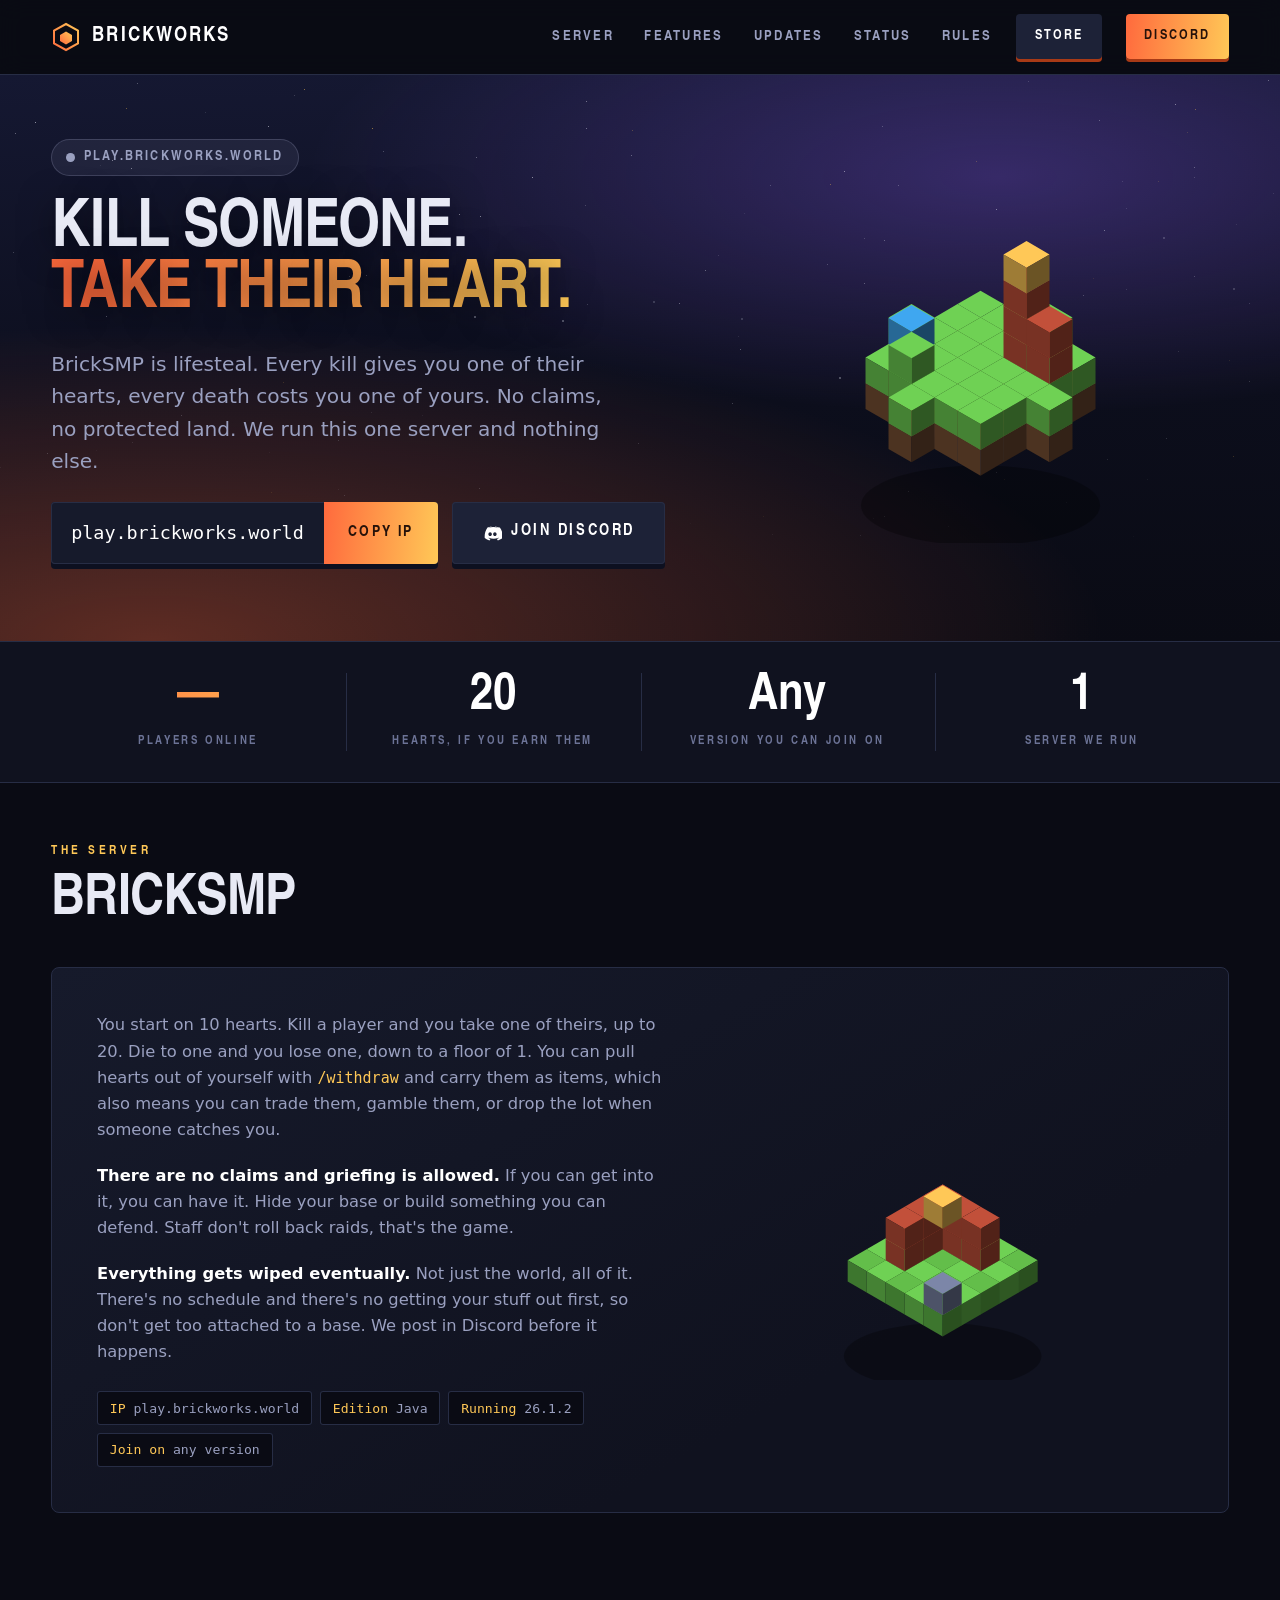
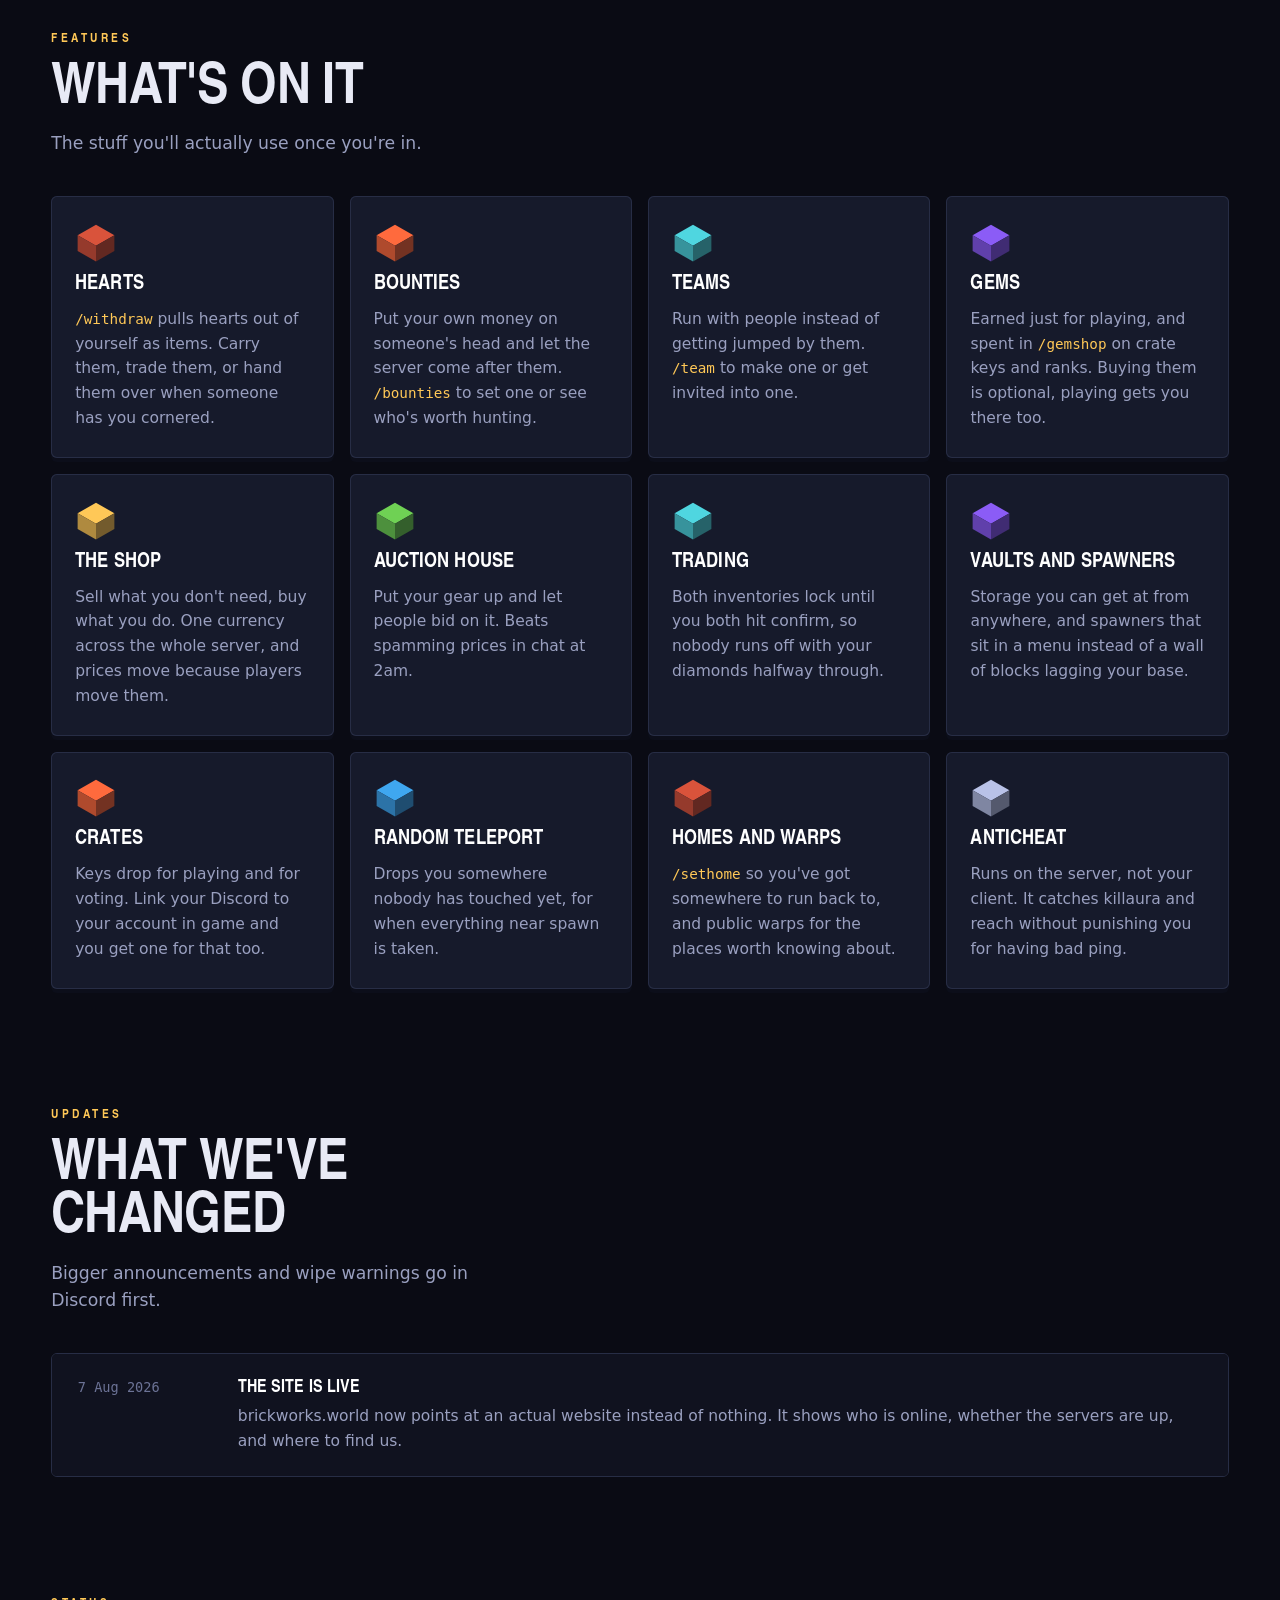
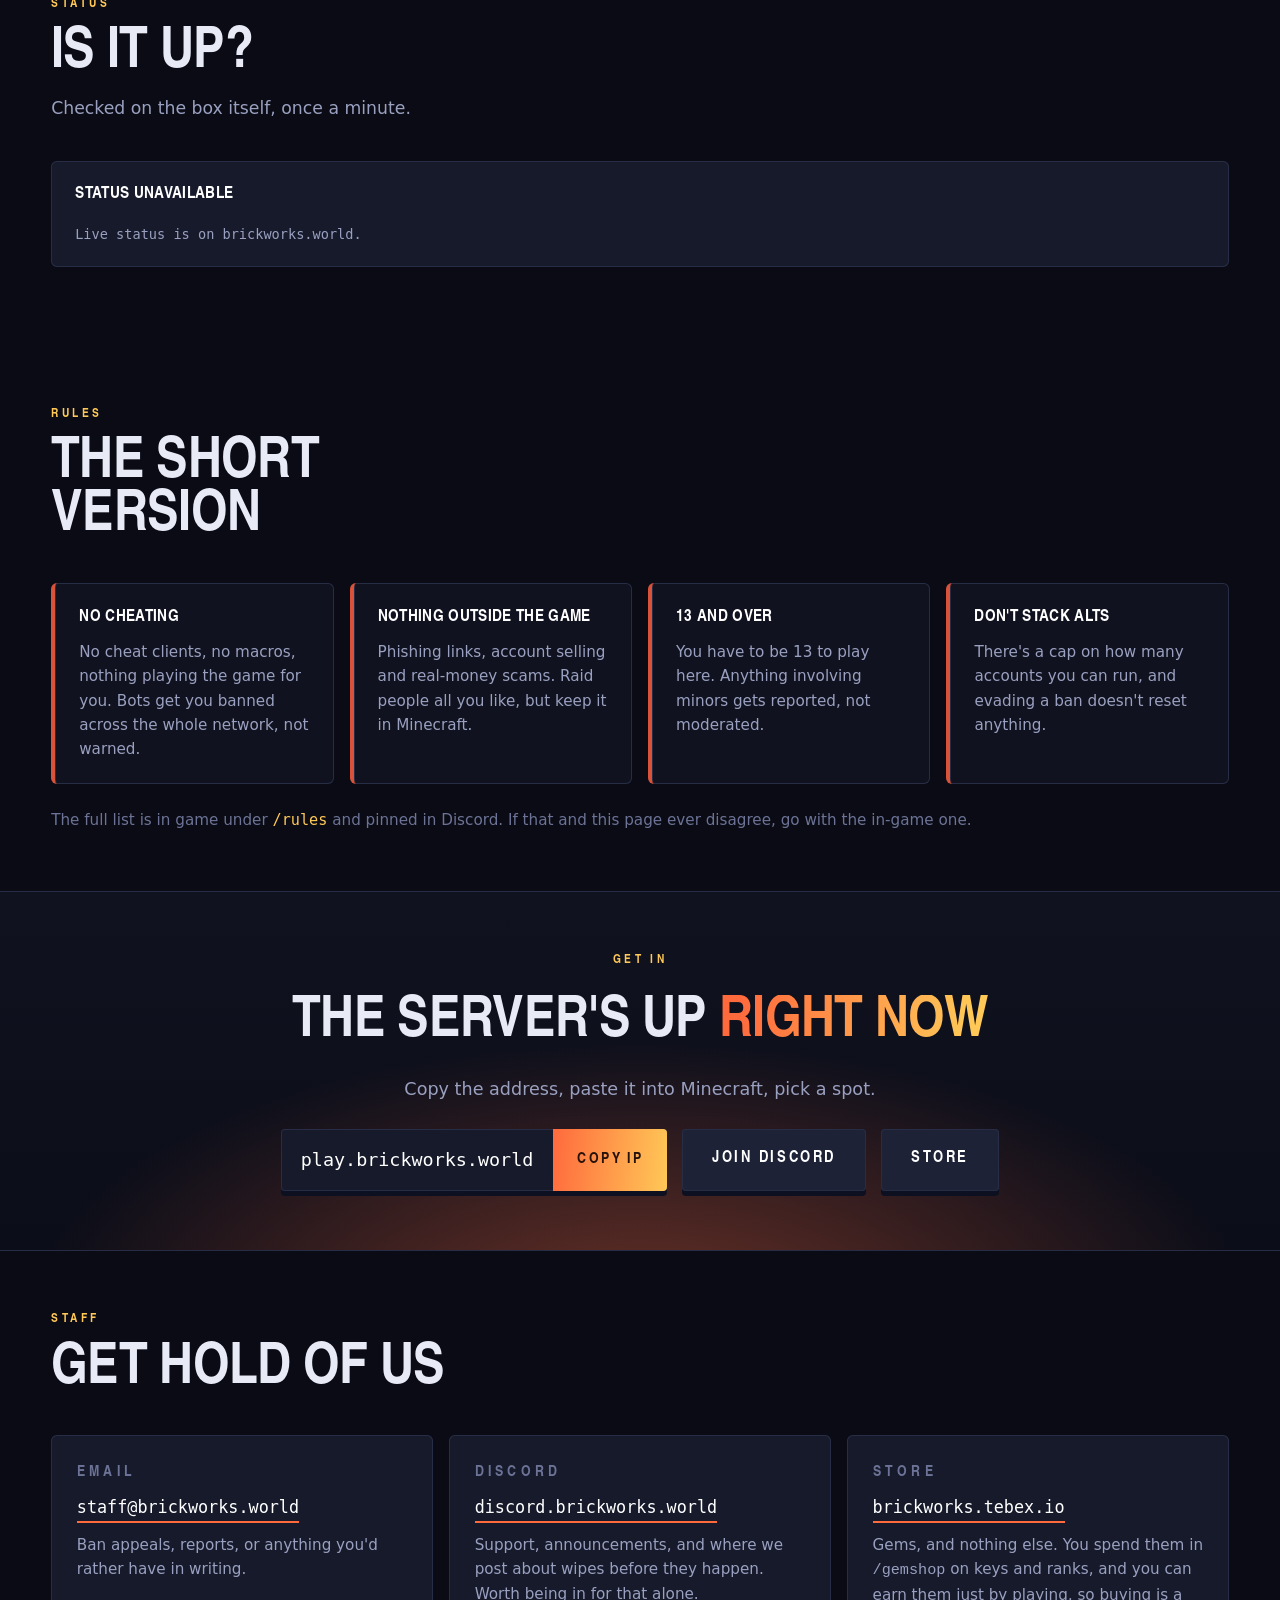
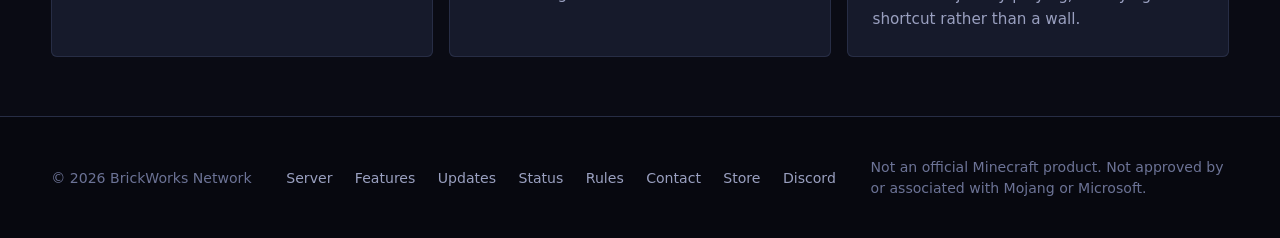
==== index.html @ 2565b787 "Add status, updates and the store; correct slots and version - Status section reads a status.json th" ====
<!doctype html>
<html lang="en">
<head>
<meta charset="utf-8">
<title>BrickWorks Network — BrickSMP Lifesteal</title>
<meta name="description" content="BrickSMP is a Java lifesteal server. Take a heart for every kill, lose one for every death, no claims and no protected land. play.brickworks.world">
<meta name="viewport" content="width=device-width, initial-scale=1">
<meta name="theme-color" content="#0A0B14">
<meta property="og:title" content="BrickSMP — Java lifesteal on the BrickWorks Network">
<meta property="og:description" content="Kill someone, take their heart. No claims, no protected land. play.brickworks.world">
<meta property="og:type" content="website">

<style>
@font-face{
  font-family:"BW Display";
  src:url([data-uri]) format("opentype");
  font-weight:700;font-style:normal;font-display:swap;
}

/* This page commits to one visual world — dusk over the server. Every colour
   is painted explicitly so it holds on any host background, light or dark. */
:root{
  --night:#0A0B14;
  --night-2:#10121F;
  --panel:#161A2B;
  --panel-2:#1D2237;
  --edge:#272D45;
  --edge-hot:#3A3252;

  --white:#FFFFFF;
  --text:#E8EAF5;
  --dim:#9AA0C0;
  --faint:#6C7396;

  --ember:#FF6A3D;
  --kiln:#FFC857;
  --grass:#6FD154;
  --diamond:#4FD6E0;
  --violet:#8B5CF6;
  --brick:#D9533B;

  --display:"BW Display","Helvetica Neue Condensed","Arial Narrow",system-ui,sans-serif;
  --body:ui-sans-serif,system-ui,-apple-system,"Segoe UI",Roboto,"Helvetica Neue",Arial,sans-serif;
  --mono:ui-monospace,SFMono-Regular,Menlo,Consolas,"DejaVu Sans Mono",monospace;

  --pad:clamp(1.15rem,4vw,3.5rem);
  --wrap:82rem;
}

*{box-sizing:border-box}
html{scroll-behavior:smooth}
body{
  margin:0;background:var(--night);color:var(--text);
  font-family:var(--body);font-size:1.02rem;line-height:1.6;
  -webkit-font-smoothing:antialiased;overflow-x:hidden;
}
a{color:inherit}
p{margin:0}
:focus-visible{outline:3px solid var(--kiln);outline-offset:3px}

h1,h2,h3,.h{font-family:var(--display);font-weight:700;margin:0;line-height:.92;text-transform:uppercase}
h1{font-size:clamp(2.5rem,.95rem + 4.7vw,4.15rem);letter-spacing:-.012em}
h2{font-size:clamp(2.1rem,1.2rem + 3vw,3.6rem);letter-spacing:-.012em}
h3{font-size:1.28rem;letter-spacing:.005em}
.grad{background:linear-gradient(96deg,var(--ember) 8%,var(--kiln) 92%);
  -webkit-background-clip:text;background-clip:text;color:transparent}
.kicker{
  font-family:var(--display);font-size:.78rem;letter-spacing:.28em;
  text-transform:uppercase;color:var(--kiln);margin:0;
}
.wrap{max-width:var(--wrap);margin:0 auto;padding-inline:var(--pad)}
.skip{position:absolute;left:-9999px;top:0;background:var(--panel);color:var(--white);
  padding:.8rem 1.1rem;z-index:99;font-family:var(--display);letter-spacing:.16em}
.skip:focus{left:.5rem;top:.5rem}

/* ── Buttons ─────────────────────────────────────────────────────────── */
.btn{
  display:inline-flex;align-items:center;justify-content:center;gap:.6rem;
  font-family:var(--display);font-size:1rem;letter-spacing:.16em;text-transform:uppercase;
  padding:1.15rem 1.9rem;text-decoration:none;border:0;cursor:pointer;
  border-radius:4px;white-space:nowrap;
  transition:transform .12s ease,box-shadow .12s ease,background .15s ease;
}
.btn-hot{
  background:linear-gradient(96deg,var(--ember),var(--kiln));color:#26120A;
  box-shadow:0 5px 0 #A83A16, 0 14px 30px rgba(255,106,61,.32);
}
.btn-hot:hover{transform:translateY(2px);box-shadow:0 3px 0 #A83A16,0 10px 22px rgba(255,106,61,.28)}
.btn-hot:active{transform:translateY(5px);box-shadow:0 0 0 #A83A16}
.btn-cool{
  background:var(--panel-2);color:var(--white);
  box-shadow:0 5px 0 #0D1020, inset 0 0 0 1px var(--edge);
}
.btn-cool:hover{background:#232941;transform:translateY(2px);box-shadow:0 3px 0 #0D1020,inset 0 0 0 1px var(--edge-hot)}
.btn-cool:active{transform:translateY(5px);box-shadow:0 0 0 #0D1020,inset 0 0 0 1px var(--edge)}

/* IP field ---------------------------------------------------------- */
.ip{
  display:flex;align-items:stretch;border-radius:4px;overflow:hidden;
  background:var(--panel);box-shadow:0 5px 0 #0D1020,inset 0 0 0 1px var(--edge);
}
.ip code{
  font-family:var(--mono);font-size:clamp(.95rem,.9rem + .35vw,1.15rem);
  display:flex;align-items:center;padding:0 1.25rem;color:var(--white);white-space:nowrap;
}
.ip button{
  font-family:var(--display);font-size:.95rem;letter-spacing:.16em;text-transform:uppercase;
  border:0;cursor:pointer;padding:1.15rem 1.5rem;
  background:linear-gradient(96deg,var(--ember),var(--kiln));color:#26120A;
  transition:filter .15s ease;
}
.ip button:hover{filter:brightness(1.1)}
.ip button[data-done]{background:var(--grass);color:#0B2408}

/* ── Header ──────────────────────────────────────────────────────────── */
.top{
  position:sticky;top:0;z-index:20;
  background:rgba(10,11,20,.82);backdrop-filter:blur(12px);
  border-bottom:1px solid var(--edge);
}
.top .wrap{display:flex;align-items:center;gap:1.5rem;height:4.6rem}
.brand{display:flex;align-items:center;gap:.7rem;text-decoration:none;margin-right:auto}
.brand span{font-family:var(--display);font-size:1.3rem;letter-spacing:.1em;text-transform:uppercase;color:var(--white)}
.top nav{display:flex;gap:1.9rem}
.top nav a{
  font-family:var(--display);font-size:.88rem;letter-spacing:.16em;text-transform:uppercase;
  text-decoration:none;color:var(--dim);transition:color .15s ease;
}
.top nav a:hover{color:var(--white)}
.top .btn{padding:.72rem 1.15rem;font-size:.85rem;box-shadow:0 3px 0 #A83A16}
@media (max-width:900px){.top nav{display:none}}
@media (max-width:520px){.top .btn{display:none}}

/* ── Hero ────────────────────────────────────────────────────────────── */
.hero{position:relative;isolation:isolate;overflow:hidden;
  background:
    radial-gradient(90% 70% at 78% 18%,rgba(139,92,246,.30) 0%,rgba(139,92,246,0) 60%),
    radial-gradient(120% 90% at 12% 100%,rgba(255,106,61,.34) 0%,rgba(255,106,61,0) 62%),
    linear-gradient(178deg,#151832 0%,#0C0E1C 58%,var(--night) 100%);
}
#sky{position:absolute;inset:0;width:100%;height:100%;z-index:0;display:block}
.hero .wrap{
  position:relative;z-index:2;
  display:grid;grid-template-columns:minmax(0,1.12fr) minmax(0,.88fr);
  gap:clamp(1.5rem,4vw,3rem);align-items:center;
  padding-block:clamp(2.5rem,5vw,4.25rem) clamp(3rem,6vw,5rem);
}
.hero-copy{display:flex;flex-direction:column;align-items:flex-start;gap:1.55rem;min-width:0}
.hero h1{text-shadow:0 6px 34px rgba(0,0,0,.5)}
.hero p.sell{font-size:clamp(1.06rem,1rem + .45vw,1.26rem);color:var(--dim);max-width:44ch}
.hero p.sell b{color:var(--white);font-weight:600}
.cta{display:flex;flex-wrap:wrap;gap:.9rem}

.live{display:flex;align-items:center;gap:.85rem;flex-wrap:wrap}
.pill{
  display:inline-flex;align-items:center;gap:.55rem;
  font-family:var(--display);font-size:.85rem;letter-spacing:.16em;text-transform:uppercase;
  padding:.5rem .95rem;border-radius:999px;
  background:rgba(111,209,84,.12);color:var(--grass);box-shadow:inset 0 0 0 1px rgba(111,209,84,.35);
}
.pill.off{background:rgba(154,160,192,.1);color:var(--dim);box-shadow:inset 0 0 0 1px rgba(154,160,192,.25)}
.pulse{width:.55rem;height:.55rem;border-radius:50%;background:currentColor;
  box-shadow:0 0 0 0 currentColor;animation:pulse 2.4s ease-out infinite}
@keyframes pulse{70%{box-shadow:0 0 0 .6rem rgba(111,209,84,0)}100%{box-shadow:0 0 0 0 rgba(111,209,84,0)}}
.heads{display:flex;padding-left:.45rem}
.heads img{
  width:2.1rem;height:2.1rem;margin-left:-.45rem;border-radius:3px;
  image-rendering:pixelated;box-shadow:0 0 0 2px var(--night-2);background:var(--panel);
}
.hero-art{position:relative;min-width:0}
#island{width:100%;height:clamp(20rem,30vw,27rem);display:block}
@media (max-width:960px){
  .hero .wrap{grid-template-columns:1fr}
  .hero-art{order:-1}
  #island{height:clamp(14rem,44vw,20rem)}
}

/* ── Stat band ───────────────────────────────────────────────────────── */
.band{background:var(--night-2);border-block:1px solid var(--edge)}
.band .wrap{display:grid;grid-template-columns:repeat(auto-fit,minmax(9rem,1fr));gap:1px;
  padding-block:0;background:transparent}
.stat{padding:1.9rem .4rem;text-align:center;position:relative}
.stat + .stat::before{content:"";position:absolute;left:0;top:22%;bottom:22%;width:1px;background:var(--edge)}
.stat b{display:block;font-family:var(--display);font-size:clamp(2.1rem,1.4rem + 2.4vw,3.2rem);
  line-height:1;color:var(--white);font-variant-numeric:tabular-nums}
.stat b.hot{color:transparent;background:linear-gradient(96deg,var(--ember),var(--kiln));
  -webkit-background-clip:text;background-clip:text}
.stat span{display:block;margin-top:.55rem;font-family:var(--display);font-size:.74rem;
  letter-spacing:.22em;text-transform:uppercase;color:var(--faint)}

/* ── Sections ────────────────────────────────────────────────────────── */
section{padding-block:clamp(3rem,4.6vw,4.5rem)}
.head{display:flex;flex-direction:column;gap:.85rem;margin-bottom:clamp(1.75rem,3vw,2.5rem);max-width:44ch}
.head p.sub{color:var(--dim);font-size:1.08rem}

/* Showcase ------------------------------------------------------------ */
.show{
  display:grid;grid-template-columns:minmax(0,1fr) minmax(0,.85fr);
  gap:clamp(1.5rem,3vw,3rem);align-items:center;
  background:linear-gradient(150deg,var(--panel) 0%,var(--night-2) 70%);
  border:1px solid var(--edge);border-radius:8px;overflow:hidden;
  padding:clamp(1.5rem,3.5vw,3.25rem);
}
.show-copy{display:flex;flex-direction:column;gap:1.25rem;min-width:0}
.show-copy p{color:var(--dim)}
.show-copy p b{color:var(--white);font-weight:600}
.show-copy code,.tile code{font-family:var(--mono);font-size:.92em;color:var(--kiln)}
.tags{display:flex;flex-wrap:wrap;gap:.5rem;margin-top:.35rem}
.tag{
  font-family:var(--mono);font-size:.82rem;padding:.4rem .8rem;border-radius:3px;
  background:var(--night);color:var(--dim);box-shadow:inset 0 0 0 1px var(--edge);
}
.tag b{color:var(--kiln);font-weight:400}
#plot{width:100%;height:clamp(15rem,22vw,19rem);display:block}
@media (max-width:860px){.show{grid-template-columns:1fr}.show-art{order:-1}}

/* Feature tiles -------------------------------------------------------- */
.tiles{display:grid;grid-template-columns:repeat(auto-fit,minmax(15.5rem,1fr));gap:1rem;list-style:none;margin:0;padding:0}
.tile{
  background:var(--panel);border-radius:6px;padding:1.6rem 1.5rem 1.7rem;
  box-shadow:inset 0 0 0 1px var(--edge),0 4px 0 #0C0E1A;
  display:flex;flex-direction:column;gap:.75rem;
  transition:transform .14s ease,box-shadow .14s ease,background .14s ease;
}
.tile:hover{transform:translateY(-4px);background:var(--panel-2);
  box-shadow:inset 0 0 0 1px var(--edge-hot),0 10px 0 #0C0E1A,0 16px 34px rgba(0,0,0,.4)}
.tile svg{width:42px;height:42px;flex:none}
.tile h3{color:var(--white)}
.tile p{color:var(--dim);font-size:.97rem}
.cube-t{fill:var(--c)}
.cube-l{fill:color-mix(in srgb,var(--c) 68%,#05060C)}
.cube-r{fill:color-mix(in srgb,var(--c) 44%,#05060C)}

/* Updates -------------------------------------------------------------- */
.log{list-style:none;margin:0;padding:0;display:flex;flex-direction:column;gap:1px;
  background:var(--edge);border:1px solid var(--edge);border-radius:6px;overflow:hidden}
.entry{background:var(--night-2);padding:1.4rem 1.6rem;display:grid;
  grid-template-columns:8.5rem minmax(0,1fr);gap:.35rem 1.5rem;align-items:baseline}
.entry time{font-family:var(--mono);font-size:.85rem;color:var(--faint);white-space:nowrap}
.entry h3{color:var(--white);font-size:1.1rem}
.entry p{grid-column:2;color:var(--dim);font-size:.97rem}
@media (max-width:640px){
  .entry{grid-template-columns:1fr}
  .entry p{grid-column:1}
}

/* Status --------------------------------------------------------------- */
.svcs{list-style:none;margin:0;padding:0;display:grid;
  grid-template-columns:repeat(auto-fit,minmax(15.5rem,1fr));gap:1rem}
.svc{background:var(--panel);border-radius:6px;padding:1.35rem 1.5rem;
  box-shadow:inset 0 0 0 1px var(--edge);display:flex;flex-direction:column;gap:.9rem}
.svc-top{display:flex;align-items:center;justify-content:space-between;gap:.75rem}
.svc-name{font-family:var(--display);font-size:1.05rem;letter-spacing:.02em;
  text-transform:uppercase;color:var(--white)}
.dot-s{display:inline-flex;align-items:center;gap:.45rem;font-family:var(--mono);
  font-size:.78rem;color:var(--faint);white-space:nowrap}
.dot-s::before{content:"";width:.55rem;height:.55rem;border-radius:50%;
  background:var(--faint);flex:none}
.svc[data-up="yes"] .dot-s{color:var(--grass)}
.svc[data-up="yes"] .dot-s::before{background:var(--grass);
  box-shadow:0 0 0 3px rgba(111,209,84,.18)}
.svc[data-up="no"] .dot-s{color:var(--brick)}
.svc[data-up="no"] .dot-s::before{background:var(--brick);
  box-shadow:0 0 0 3px rgba(217,83,59,.18)}
.svc dl{margin:0;display:flex;flex-direction:column;gap:.55rem}
.svc .row{display:grid;grid-template-columns:5.5rem minmax(0,1fr) 3rem;gap:.7rem;align-items:center}
.svc dt{font-family:var(--display);font-size:.72rem;letter-spacing:.16em;
  text-transform:uppercase;color:var(--faint)}
.svc dd{margin:0;font-family:var(--mono);font-size:.85rem;color:var(--text);
  text-align:right;font-variant-numeric:tabular-nums}
.meter{height:.45rem;border-radius:99px;background:var(--night);overflow:hidden;
  box-shadow:inset 0 0 0 1px var(--edge)}
.meter i{display:block;height:100%;border-radius:99px;
  background:linear-gradient(90deg,var(--ember),var(--kiln))}
.meter[data-hot="yes"] i{background:linear-gradient(90deg,var(--brick),var(--ember))}
.svc .plain{font-family:var(--mono);font-size:.85rem;color:var(--dim)}
.stamp{margin-top:1.25rem;color:var(--faint);font-size:.88rem;font-family:var(--mono)}

/* Conduct -------------------------------------------------------------- */
.rules{display:grid;grid-template-columns:repeat(auto-fit,minmax(15.5rem,1fr));gap:1rem;list-style:none;margin:0;padding:0}
.rule{
  border-radius:6px;padding:1.4rem 1.5rem;background:var(--night-2);
  box-shadow:inset 0 0 0 1px var(--edge);border-left:4px solid var(--brick);
  display:flex;flex-direction:column;gap:.5rem;
}
.rule b{font-family:var(--display);font-size:1.05rem;letter-spacing:.02em;text-transform:uppercase;color:var(--white)}
.rule p{color:var(--dim);font-size:.95rem}
.note{margin-top:1.5rem;color:var(--faint);font-size:.95rem}
.note code{font-family:var(--mono);color:var(--kiln)}

/* Join band ------------------------------------------------------------ */
.join{
  position:relative;overflow:hidden;text-align:center;
  background:
    radial-gradient(80% 130% at 50% 120%,rgba(255,106,61,.4) 0%,rgba(255,106,61,0) 60%),
    linear-gradient(180deg,var(--night-2),#0B0D18);
  border-block:1px solid var(--edge);
}
.join .wrap{display:flex;flex-direction:column;align-items:center;gap:1.6rem}
.join p.sub{color:var(--dim);max-width:44ch;font-size:1.1rem}
.join .cta{justify-content:center}

/* Contact -------------------------------------------------------------- */
.contact{display:grid;grid-template-columns:repeat(auto-fit,minmax(17rem,1fr));gap:1rem;margin-top:2rem}
.card{
  background:var(--panel);border-radius:6px;padding:1.6rem;
  box-shadow:inset 0 0 0 1px var(--edge);display:flex;flex-direction:column;gap:.6rem;
}
.card .kicker{color:var(--faint)}
.card a{font-family:var(--mono);font-size:1.05rem;color:var(--white);text-decoration:none;
  align-self:flex-start;border-bottom:2px solid var(--ember);overflow-wrap:anywhere}
.card a:hover{color:var(--kiln)}
.card p{color:var(--dim);font-size:.95rem}

/* Footer --------------------------------------------------------------- */
footer{border-top:1px solid var(--edge);background:#07080F}
footer .wrap{display:flex;flex-wrap:wrap;gap:1rem 2rem;align-items:center;
  justify-content:space-between;padding-block:2.5rem;color:var(--faint);font-size:.88rem}
footer nav{display:flex;gap:1.4rem}
footer a{color:var(--dim);text-decoration:none}
footer a:hover{color:var(--white)}
footer .legal{max-width:40ch;line-height:1.5}

@media (prefers-reduced-motion:reduce){
  html{scroll-behavior:auto}
  *{animation:none!important;transition:none!important}
}
</style>
</head>
<body>

<a class="skip" href="#server">Skip to content</a>

<header class="top">
  <div class="wrap">
    <a class="brand" href="./">
      <svg width="30" height="30" viewBox="0 0 30 30" aria-hidden="true">
        <defs><linearGradient id="bg" x1="0" y1="1" x2="1" y2="0">
          <stop offset="0" stop-color="#FF6A3D"/><stop offset="1" stop-color="#FFC857"/>
        </linearGradient></defs>
        <path d="M15 2 27 8.5v13L15 28 3 21.5v-13Z" fill="none" stroke="url(#bg)" stroke-width="2"/>
        <path d="M15 9.5 21 13v6l-6 3.5L9 19v-6Z" fill="url(#bg)"/>
      </svg>
      <span>BrickWorks</span>
    </a>
    <nav>
      <a href="#server">Server</a>
      <a href="#features">Features</a>
      <a href="#updates">Updates</a>
      <a href="#status">Status</a>
      <a href="#rules">Rules</a>
    </nav>
    <a class="btn btn-cool" href="https://brickworks.tebex.io/" rel="noopener">Store</a>
    <a class="btn btn-hot" href="https://discord.brickworks.world" rel="noopener">Discord</a>
  </div>
</header>

<div class="hero">
  <canvas id="sky" aria-hidden="true"></canvas>
  <div class="wrap">
    <div class="hero-copy">
      <div class="live">
        <span class="pill off" id="pill"><span class="pulse"></span><span id="pill-text">Checking…</span></span>
        <div class="heads" id="heads"></div>
      </div>
      <h1>Kill someone.<br><span class="grad">Take their heart.</span></h1>
      <p class="sell">
        BrickSMP is lifesteal. Every kill gives you one of their hearts, every death
        costs you one of yours. No claims, no protected land. We run this one server
        and nothing else.
      </p>
      <div class="cta">
        <div class="ip">
          <code id="ip">play.brickworks.world</code>
          <button type="button" id="copy" aria-label="Copy server address">Copy IP</button>
        </div>
        <a class="btn btn-cool" href="https://discord.brickworks.world" rel="noopener">
          <svg width="19" height="19" viewBox="0 0 24 24" fill="currentColor" aria-hidden="true"><path d="M20.3 4.4A19.8 19.8 0 0 0 15.4 3l-.3.5c1.6.4 2.9 1 4.1 1.8a13.9 13.9 0 0 0-12.4 0A13.5 13.5 0 0 1 11 3.5L10.6 3a19.8 19.8 0 0 0-4.9 1.4C2.6 9 1.8 13.4 2.2 17.8a19.9 19.9 0 0 0 6 3l1.2-1.8c-.9-.3-1.8-.8-2.6-1.3l.6-.4a14.2 14.2 0 0 0 12.2 0l.6.4c-.8.5-1.7 1-2.6 1.3l1.2 1.8a19.9 19.9 0 0 0 6-3c.5-5.1-.8-9.5-3.5-13.4ZM9 15.3c-1.2 0-2.2-1.1-2.2-2.4S7.8 10.5 9 10.5s2.2 1.1 2.2 2.4-1 2.4-2.2 2.4Zm6 0c-1.2 0-2.2-1.1-2.2-2.4s1-2.4 2.2-2.4 2.2 1.1 2.2 2.4-1 2.4-2.2 2.4Z"/></svg>
          Join Discord
        </a>
      </div>
    </div>
    <div class="hero-art"><canvas id="island" aria-label="An isometric island of Minecraft blocks floating above the server"></canvas></div>
  </div>
</div>

<div class="band">
  <div class="wrap">
    <div class="stat"><b class="hot" id="n-online">—</b><span>Players online</span></div>
    <div class="stat"><b>20</b><span>Hearts, if you earn them</span></div>
    <div class="stat"><b>Any</b><span>Version you can join on</span></div>
    <div class="stat"><b>1</b><span>Server we run</span></div>
  </div>
</div>

<section id="server">
  <div class="wrap">
    <div class="head">
      <p class="kicker">The server</p>
      <h2>BrickSMP</h2>
    </div>
    <div class="show">
      <div class="show-copy">
        <p>
          You start on 10 hearts. Kill a player and you take one of theirs, up to 20.
          Die to one and you lose one, down to a floor of 1. You can pull hearts out of
          yourself with <code>/withdraw</code> and carry them as items, which also means
          you can trade them, gamble them, or drop the lot when someone catches you.
        </p>
        <p>
          <b>There are no claims and griefing is allowed.</b> If you can get into it, you
          can have it. Hide your base or build something you can defend. Staff don't roll
          back raids, that's the game.
        </p>
        <p>
          <b>Everything gets wiped eventually.</b> Not just the world, all of it. There's
          no schedule and there's no getting your stuff out first, so don't get too
          attached to a base. We post in Discord before it happens.
        </p>
        <div class="tags">
          <span class="tag"><b>IP</b> play.brickworks.world</span>
          <span class="tag"><b>Edition</b> Java</span>
          <span class="tag"><b>Running</b> 26.1.2</span>
          <span class="tag"><b>Join on</b> any version</span>
        </div>
      </div>
      <div class="show-art"><canvas id="plot" aria-label="An isometric build plot made of blocks"></canvas></div>
    </div>
  </div>
</section>

<section id="features">
  <div class="wrap">
    <div class="head">
      <p class="kicker">Features</p>
      <h2>What's on it</h2>
      <p class="sub">The stuff you'll actually use once you're in.</p>
    </div>
    <ul class="tiles">
      <li class="tile" style="--c:#D9533B">
        <svg viewBox="0 0 32 32" aria-hidden="true"><path class="cube-t" d="M16 2 30 10 16 18 2 10Z"/><path class="cube-l" d="M2 10v12l14 8V18Z"/><path class="cube-r" d="M30 10v12l-14 8V18Z"/></svg>
        <h3>Hearts</h3>
        <p><code>/withdraw</code> pulls hearts out of yourself as items. Carry them, trade them, or hand them over when someone has you cornered.</p>
      </li>
      <li class="tile" style="--c:#FF6A3D">
        <svg viewBox="0 0 32 32" aria-hidden="true"><path class="cube-t" d="M16 2 30 10 16 18 2 10Z"/><path class="cube-l" d="M2 10v12l14 8V18Z"/><path class="cube-r" d="M30 10v12l-14 8V18Z"/></svg>
        <h3>Bounties</h3>
        <p>Put your own money on someone's head and let the server come after them. <code>/bounties</code> to set one or see who's worth hunting.</p>
      </li>
      <li class="tile" style="--c:#4FD6E0">
        <svg viewBox="0 0 32 32" aria-hidden="true"><path class="cube-t" d="M16 2 30 10 16 18 2 10Z"/><path class="cube-l" d="M2 10v12l14 8V18Z"/><path class="cube-r" d="M30 10v12l-14 8V18Z"/></svg>
        <h3>Teams</h3>
        <p>Run with people instead of getting jumped by them. <code>/team</code> to make one or get invited into one.</p>
      </li>
      <li class="tile" style="--c:#8B5CF6">
        <svg viewBox="0 0 32 32" aria-hidden="true"><path class="cube-t" d="M16 2 30 10 16 18 2 10Z"/><path class="cube-l" d="M2 10v12l14 8V18Z"/><path class="cube-r" d="M30 10v12l-14 8V18Z"/></svg>
        <h3>Gems</h3>
        <p>Earned just for playing, and spent in <code>/gemshop</code> on crate keys and ranks. Buying them is optional, playing gets you there too.</p>
      </li>
      <li class="tile" style="--c:#FFC857">
        <svg viewBox="0 0 32 32" aria-hidden="true"><path class="cube-t" d="M16 2 30 10 16 18 2 10Z"/><path class="cube-l" d="M2 10v12l14 8V18Z"/><path class="cube-r" d="M30 10v12l-14 8V18Z"/></svg>
        <h3>The shop</h3>
        <p>Sell what you don't need, buy what you do. One currency across the whole server, and prices move because players move them.</p>
      </li>
      <li class="tile" style="--c:#6FD154">
        <svg viewBox="0 0 32 32" aria-hidden="true"><path class="cube-t" d="M16 2 30 10 16 18 2 10Z"/><path class="cube-l" d="M2 10v12l14 8V18Z"/><path class="cube-r" d="M30 10v12l-14 8V18Z"/></svg>
        <h3>Auction house</h3>
        <p>Put your gear up and let people bid on it. Beats spamming prices in chat at 2am.</p>
      </li>
      <li class="tile" style="--c:#4FD6E0">
        <svg viewBox="0 0 32 32" aria-hidden="true"><path class="cube-t" d="M16 2 30 10 16 18 2 10Z"/><path class="cube-l" d="M2 10v12l14 8V18Z"/><path class="cube-r" d="M30 10v12l-14 8V18Z"/></svg>
        <h3>Trading</h3>
        <p>Both inventories lock until you both hit confirm, so nobody runs off with your diamonds halfway through.</p>
      </li>
      <li class="tile" style="--c:#8B5CF6">
        <svg viewBox="0 0 32 32" aria-hidden="true"><path class="cube-t" d="M16 2 30 10 16 18 2 10Z"/><path class="cube-l" d="M2 10v12l14 8V18Z"/><path class="cube-r" d="M30 10v12l-14 8V18Z"/></svg>
        <h3>Vaults and spawners</h3>
        <p>Storage you can get at from anywhere, and spawners that sit in a menu instead of a wall of blocks lagging your base.</p>
      </li>
      <li class="tile" style="--c:#FF6A3D">
        <svg viewBox="0 0 32 32" aria-hidden="true"><path class="cube-t" d="M16 2 30 10 16 18 2 10Z"/><path class="cube-l" d="M2 10v12l14 8V18Z"/><path class="cube-r" d="M30 10v12l-14 8V18Z"/></svg>
        <h3>Crates</h3>
        <p>Keys drop for playing and for voting. Link your Discord to your account in game and you get one for that too.</p>
      </li>
      <li class="tile" style="--c:#3FA7F0">
        <svg viewBox="0 0 32 32" aria-hidden="true"><path class="cube-t" d="M16 2 30 10 16 18 2 10Z"/><path class="cube-l" d="M2 10v12l14 8V18Z"/><path class="cube-r" d="M30 10v12l-14 8V18Z"/></svg>
        <h3>Random teleport</h3>
        <p>Drops you somewhere nobody has touched yet, for when everything near spawn is taken.</p>
      </li>
      <li class="tile" style="--c:#D9533B">
        <svg viewBox="0 0 32 32" aria-hidden="true"><path class="cube-t" d="M16 2 30 10 16 18 2 10Z"/><path class="cube-l" d="M2 10v12l14 8V18Z"/><path class="cube-r" d="M30 10v12l-14 8V18Z"/></svg>
        <h3>Homes and warps</h3>
        <p><code>/sethome</code> so you've got somewhere to run back to, and public warps for the places worth knowing about.</p>
      </li>
      <li class="tile" style="--c:#B9C2E8">
        <svg viewBox="0 0 32 32" aria-hidden="true"><path class="cube-t" d="M16 2 30 10 16 18 2 10Z"/><path class="cube-l" d="M2 10v12l14 8V18Z"/><path class="cube-r" d="M30 10v12l-14 8V18Z"/></svg>
        <h3>Anticheat</h3>
        <p>Runs on the server, not your client. It catches killaura and reach without punishing you for having bad ping.</p>
      </li>
    </ul>
  </div>
</section>

<section id="updates">
  <div class="wrap">
    <div class="head">
      <p class="kicker">Updates</p>
      <h2>What we've changed</h2>
      <p class="sub">Bigger announcements and wipe warnings go in Discord first.</p>
    </div>
    <ul class="log" id="log">
      <li class="entry"><time>&nbsp;</time><h3>Loading updates…</h3></li>
    </ul>
  </div>
</section>

<section id="status">
  <div class="wrap">
    <div class="head">
      <p class="kicker">Status</p>
      <h2>Is it up?</h2>
      <p class="sub">Checked on the box itself, once a minute.</p>
    </div>
    <ul class="svcs" id="svcs">
      <li class="svc"><div class="svc-top"><span class="svc-name">Checking…</span></div></li>
    </ul>
    <p class="stamp" id="stamp"></p>
  </div>
</section>

<section id="rules">
  <div class="wrap">
    <div class="head">
      <p class="kicker">Rules</p>
      <h2>The short version</h2>
    </div>
    <ul class="rules">
      <li class="rule"><b>No cheating</b><p>No cheat clients, no macros, nothing playing the game for you. Bots get you banned across the whole network, not warned.</p></li>
      <li class="rule"><b>Nothing outside the game</b><p>Phishing links, account selling and real-money scams. Raid people all you like, but keep it in Minecraft.</p></li>
      <li class="rule"><b>13 and over</b><p>You have to be 13 to play here. Anything involving minors gets reported, not moderated.</p></li>
      <li class="rule"><b>Don't stack alts</b><p>There's a cap on how many accounts you can run, and evading a ban doesn't reset anything.</p></li>
    </ul>
    <p class="note">The full list is in game under <code>/rules</code> and pinned in Discord. If that and this page ever disagree, go with the in-game one.</p>
  </div>
</section>

<section class="join">
  <div class="wrap">
    <p class="kicker">Get in</p>
    <h2>The server's up <span class="grad">right now</span></h2>
    <p class="sub">Copy the address, paste it into Minecraft, pick a spot.</p>
    <div class="cta">
      <div class="ip">
        <code id="ip2">play.brickworks.world</code>
        <button type="button" id="copy2" aria-label="Copy server address">Copy IP</button>
      </div>
      <a class="btn btn-cool" href="https://discord.brickworks.world" rel="noopener">Join Discord</a>
      <a class="btn btn-cool" href="https://brickworks.tebex.io/" rel="noopener">Store</a>
    </div>
  </div>
</section>

<section id="staff">
  <div class="wrap">
    <div class="head">
      <p class="kicker">Staff</p>
      <h2>Get hold of us</h2>
    </div>
    <div class="contact">
      <div class="card">
        <p class="kicker">Email</p>
        <a href="mailto:staff@brickworks.world">staff@brickworks.world</a>
        <p>Ban appeals, reports, or anything you'd rather have in writing.</p>
      </div>
      <div class="card">
        <p class="kicker">Discord</p>
        <a href="https://discord.brickworks.world" rel="noopener">discord.brickworks.world</a>
        <p>Support, announcements, and where we post about wipes before they happen. Worth being in for that alone.</p>
      </div>
      <div class="card">
        <p class="kicker">Store</p>
        <a href="https://brickworks.tebex.io/" rel="noopener">brickworks.tebex.io</a>
        <p>Gems, and nothing else. You spend them in <code>/gemshop</code> on keys and ranks, and you can earn them just by playing, so buying is a shortcut rather than a wall.</p>
      </div>
    </div>
  </div>
</section>

<footer>
  <div class="wrap">
    <span>© <span id="year">2026</span> BrickWorks Network</span>
    <nav>
      <a href="#server">Server</a><a href="#features">Features</a>
      <a href="#updates">Updates</a><a href="#status">Status</a>
      <a href="#rules">Rules</a><a href="mailto:staff@brickworks.world">Contact</a>
      <a href="https://brickworks.tebex.io/" rel="noopener">Store</a>
      <a href="https://discord.brickworks.world" rel="noopener">Discord</a>
    </nav>
    <span class="legal">Not an official Minecraft product. Not approved by or associated with Mojang or Microsoft.</span>
  </div>
</footer>

<script>
document.getElementById('year').textContent = new Date().getFullYear();

/* Copy the address ------------------------------------------------------ */
for (const id of ['', '2']) {
  const btn = document.getElementById('copy' + id);
  btn.addEventListener('click', async () => {
    const ip = document.getElementById('ip' + id).textContent.trim();
    try { await navigator.clipboard.writeText(ip); }
    catch { const t = document.createElement('textarea');
      t.value = ip; document.body.appendChild(t); t.select();
      document.execCommand('copy'); t.remove(); }
    btn.textContent = 'Copied!'; btn.dataset.done = '';
    setTimeout(() => { btn.textContent = 'Copy IP'; delete btn.dataset.done; }, 1800);
  });
}

/* Live status + player heads -------------------------------------------- */
(async () => {
  const pill = document.getElementById('pill');
  const text = document.getElementById('pill-text');
  try {
    const d = await (await fetch('https://api.mcstatus.io/v2/status/java/play.brickworks.world')).json();
    if (!d.online) { text.textContent = 'Offline, check Discord'; return; }
    const n = d.players?.online ?? 0;
    pill.classList.remove('off');
    text.textContent = n === 1 ? '1 player online' : n + ' players online';
    document.getElementById('n-online').textContent = n;
    const heads = document.getElementById('heads');
    for (const p of (d.players?.list ?? []).slice(0, 6)) {
      const img = new Image();
      img.src = 'https://mc-heads.net/avatar/' + p.uuid + '/64';
      img.alt = p.name_clean || 'player';
      img.loading = 'lazy';
      heads.append(img);
    }
  } catch {
    // ponytail: no retry — if the status API is unreachable the pill just names the server.
    text.textContent = 'play.brickworks.world';
  }
})();

/* Updates, newest first, from updates.json ------------------------------- */
(async () => {
  const log = document.getElementById('log');
  const fmt = new Intl.DateTimeFormat('en-GB', { day: 'numeric', month: 'short', year: 'numeric' });
  try {
    const items = await (await fetch('updates.json', { cache: 'no-cache' })).json();
    items.sort((a, b) => (a.date < b.date ? 1 : -1));
    log.replaceChildren(...items.map(u => {
      const li = document.createElement('li');
      li.className = 'entry';
      const t = document.createElement('time');
      t.dateTime = u.date;
      t.textContent = fmt.format(new Date(u.date + 'T00:00:00Z'));
      const h = document.createElement('h3');
      h.textContent = u.title;
      const p = document.createElement('p');
      p.textContent = u.body;
      li.append(t, h, p);
      return li;
    }));
  } catch {
    log.innerHTML = '<li class="entry"><time>&nbsp;</time><h3>No updates to show right now.</h3></li>';
  }
})();

/* Status, from the JSON the box writes every minute ----------------------- */
(async () => {
  const list = document.getElementById('svcs');
  const stamp = document.getElementById('stamp');

  const meter = (label, pct) => `
    <div class="row">
      <dt>${label}</dt>
      <div class="meter" data-hot="${pct >= 85 ? 'yes' : 'no'}"><i style="width:${Math.min(pct, 100)}%"></i></div>
      <dd>${pct}%</dd>
    </div>`;

  try {
    const d = await (await fetch('status.json', { cache: 'no-cache' })).json();
    list.replaceChildren(...d.services.map(s => {
      const li = document.createElement('li');
      li.className = 'svc';
      li.dataset.up = s.up ? 'yes' : 'no';
      let body = '';
      if (s.id === 'host' && s.up) {
        body = `<dl>${meter('CPU', s.cpu)}${meter('Memory', s.memory)}${meter('Disk', s.disk)}
          <div class="row"><dt>Uptime</dt><div></div><dd>${s.uptime_days}d</dd></div></dl>`;
      } else if (s.up && typeof s.players === 'number') {
        body = `<p class="plain">${s.players}${s.max ? ' / ' + s.max : ''} online</p>`;
      } else if (!s.up) {
        body = '<p class="plain">Not responding</p>';
      }
      li.innerHTML = `<div class="svc-top"><span class="svc-name">${s.name}</span>
        <span class="dot-s">${s.up ? 'Up' : 'Down'}</span></div>${body}`;
      return li;
    }));
    stamp.textContent = 'Last checked ' + new Date(d.generated).toLocaleString('en-GB');
  } catch {
    // Only the box writes status.json, so mirrors of this page have none.
    list.innerHTML = '<li class="svc"><div class="svc-top"><span class="svc-name">Status unavailable</span></div>' +
      '<p class="plain">Live status is on brickworks.world.</p></li>';
    stamp.textContent = '';
  }
})();

/* Dusk sky behind the hero: static stars, no animation loop. -------------- */
(() => {
  const cv = document.getElementById('sky'), ctx = cv.getContext('2d');
  function draw() {
    const r = cv.getBoundingClientRect(), dpr = Math.min(devicePixelRatio || 1, 2);
    cv.width = r.width * dpr; cv.height = r.height * dpr;
    ctx.setTransform(dpr, 0, 0, dpr, 0, 0);
    ctx.clearRect(0, 0, r.width, r.height);
    for (let i = 0; i < 130; i++) {
      const x = Math.random() * r.width, y = Math.random() * r.height * .82;
      // stars thin out toward the warm horizon glow at the bottom
      ctx.globalAlpha = (1 - y / r.height) * (Math.random() * .55 + .12);
      ctx.fillStyle = Math.random() > .82 ? '#FFC857' : '#E8EAF5';
      const s = Math.random() > .9 ? 2 : 1;
      ctx.fillRect(Math.round(x), Math.round(y), s, s);
    }
    ctx.globalAlpha = 1;
  }
  draw();
  addEventListener('resize', draw);
})();

/* ── Isometric voxel art ────────────────────────────────────────────────
   Painter's-algorithm cube stacks. Two scenes share one renderer: the
   floating island in the hero and the build plot beside the server card. */
function voxels(canvas, build, opts = {}) {
  const ctx = canvas.getContext('2d');
  const still = matchMedia('(prefers-reduced-motion: reduce)').matches;
  const T = opts.tile || 34, TH = T * 0.58, DEPTH = opts.depth || T * 0.56;
  let W, H, t = 0, blocks = build();

  const shade = (hex, f) => {
    const n = parseInt(hex.slice(1), 16);
    const c = [n >> 16 & 255, n >> 8 & 255, n & 255].map(v => Math.max(0, Math.min(255, Math.round(v * f))));
    return `rgb(${c[0]},${c[1]},${c[2]})`;
  };

  function cube(px, py, color) {
    const hw = T / 2, hh = TH / 2;
    ctx.fillStyle = shade(color, 1);                       // top
    ctx.beginPath(); ctx.moveTo(px, py - hh); ctx.lineTo(px + hw, py);
    ctx.lineTo(px, py + hh); ctx.lineTo(px - hw, py); ctx.closePath(); ctx.fill();
    ctx.fillStyle = shade(color, .62);                     // left
    ctx.beginPath(); ctx.moveTo(px - hw, py); ctx.lineTo(px, py + hh);
    ctx.lineTo(px, py + hh + DEPTH); ctx.lineTo(px - hw, py + DEPTH); ctx.closePath(); ctx.fill();
    ctx.fillStyle = shade(color, .42);                     // right
    ctx.beginPath(); ctx.moveTo(px + hw, py); ctx.lineTo(px, py + hh);
    ctx.lineTo(px, py + hh + DEPTH); ctx.lineTo(px + hw, py + DEPTH); ctx.closePath(); ctx.fill();
  }

  function size() {
    const r = canvas.getBoundingClientRect();
    const dpr = Math.min(devicePixelRatio || 1, 2);
    W = r.width; H = r.height;
    canvas.width = W * dpr; canvas.height = H * dpr;
    ctx.setTransform(dpr, 0, 0, dpr, 0, 0);
  }

  function frame() {
    ctx.clearRect(0, 0, W, H);
    const bob = still ? 0 : Math.sin(t / 62) * 7;
    const ox = W / 2 + (opts.ox || 0), oy = H / 2 + bob + (opts.oy || 0);

    // ground shadow keeps the stack from floating in a void
    ctx.save();
    ctx.globalAlpha = .3; ctx.fillStyle = '#000';
    ctx.beginPath(); ctx.ellipse(ox, oy + (opts.shadow || 96), T * 2.6, TH * 1.5, 0, 0, 6.3);
    ctx.fill(); ctx.restore();

    for (const b of blocks) {
      cube(ox + (b.x - b.y) * T / 2, oy + (b.x + b.y) * TH / 2 - b.z * DEPTH, b.c);
    }
    t++;
    if (!still) requestAnimationFrame(frame);
  }

  size();
  addEventListener('resize', () => { size(); if (still) frame(); });
  frame();
}

/* Sort back-to-front so nearer cubes paint over farther ones. */
const order = bs => bs.sort((a, b) => (a.x + a.y + a.z) - (b.x + b.y + b.z));

const GRASS = '#6FD154', DIRT = '#7A5236', BRICK = '#C2503A',
      STONE = '#7C86A8', GOLD = '#FFC857', WATER = '#3FA7F0';

/* Hero: a floating island with a brick tower on it. */
voxels(document.getElementById('island'), () => {
  const bs = [];
  const R = 2.4;
  for (let x = -3; x <= 3; x++) for (let y = -3; y <= 3; y++) {
    const d = Math.hypot(x, y);
    if (d > R + .6) continue;
    bs.push({ x, y, z: 0, c: GRASS });
    bs.push({ x, y, z: -1, c: DIRT });                       // soil layer
    if (d < 1.6) bs.push({ x, y, z: -2, c: STONE });         // the island tapers
  }
  // a small brick tower, off-centre
  for (let z = 1; z <= 4; z++) {
    bs.push({ x: 1, y: -1, z, c: z === 4 ? GOLD : BRICK });
    if (z < 3) bs.push({ x: 2, y: -1, z, c: BRICK });
  }
  bs.push({ x: -2, y: 1, z: 1, c: WATER });
  bs.push({ x: -1, y: 2, z: 1, c: GRASS });
  return order(bs);
}, { tile: 46, shadow: 148 });

/* Server card: a compact build plot. */
voxels(document.getElementById('plot'), () => {
  const bs = [];
  for (let x = -2; x <= 2; x++) for (let y = -2; y <= 2; y++) {
    bs.push({ x, y, z: 0, c: (x + y) % 2 ? GRASS : '#63BE4A' });
  }
  // walls of a small house
  for (let i = -1; i <= 1; i++) for (let z = 1; z <= 2; z++) {
    bs.push({ x: i, y: -1, z, c: BRICK });
    bs.push({ x: -1, y: i, z, c: BRICK });
  }
  bs.push({ x: 0, y: 0, z: 3, c: GOLD });
  bs.push({ x: 2, y: 2, z: 1, c: STONE });
  return order(bs);
}, { tile: 38, shadow: 96, oy: 14 });
</script>
</body>
</html>
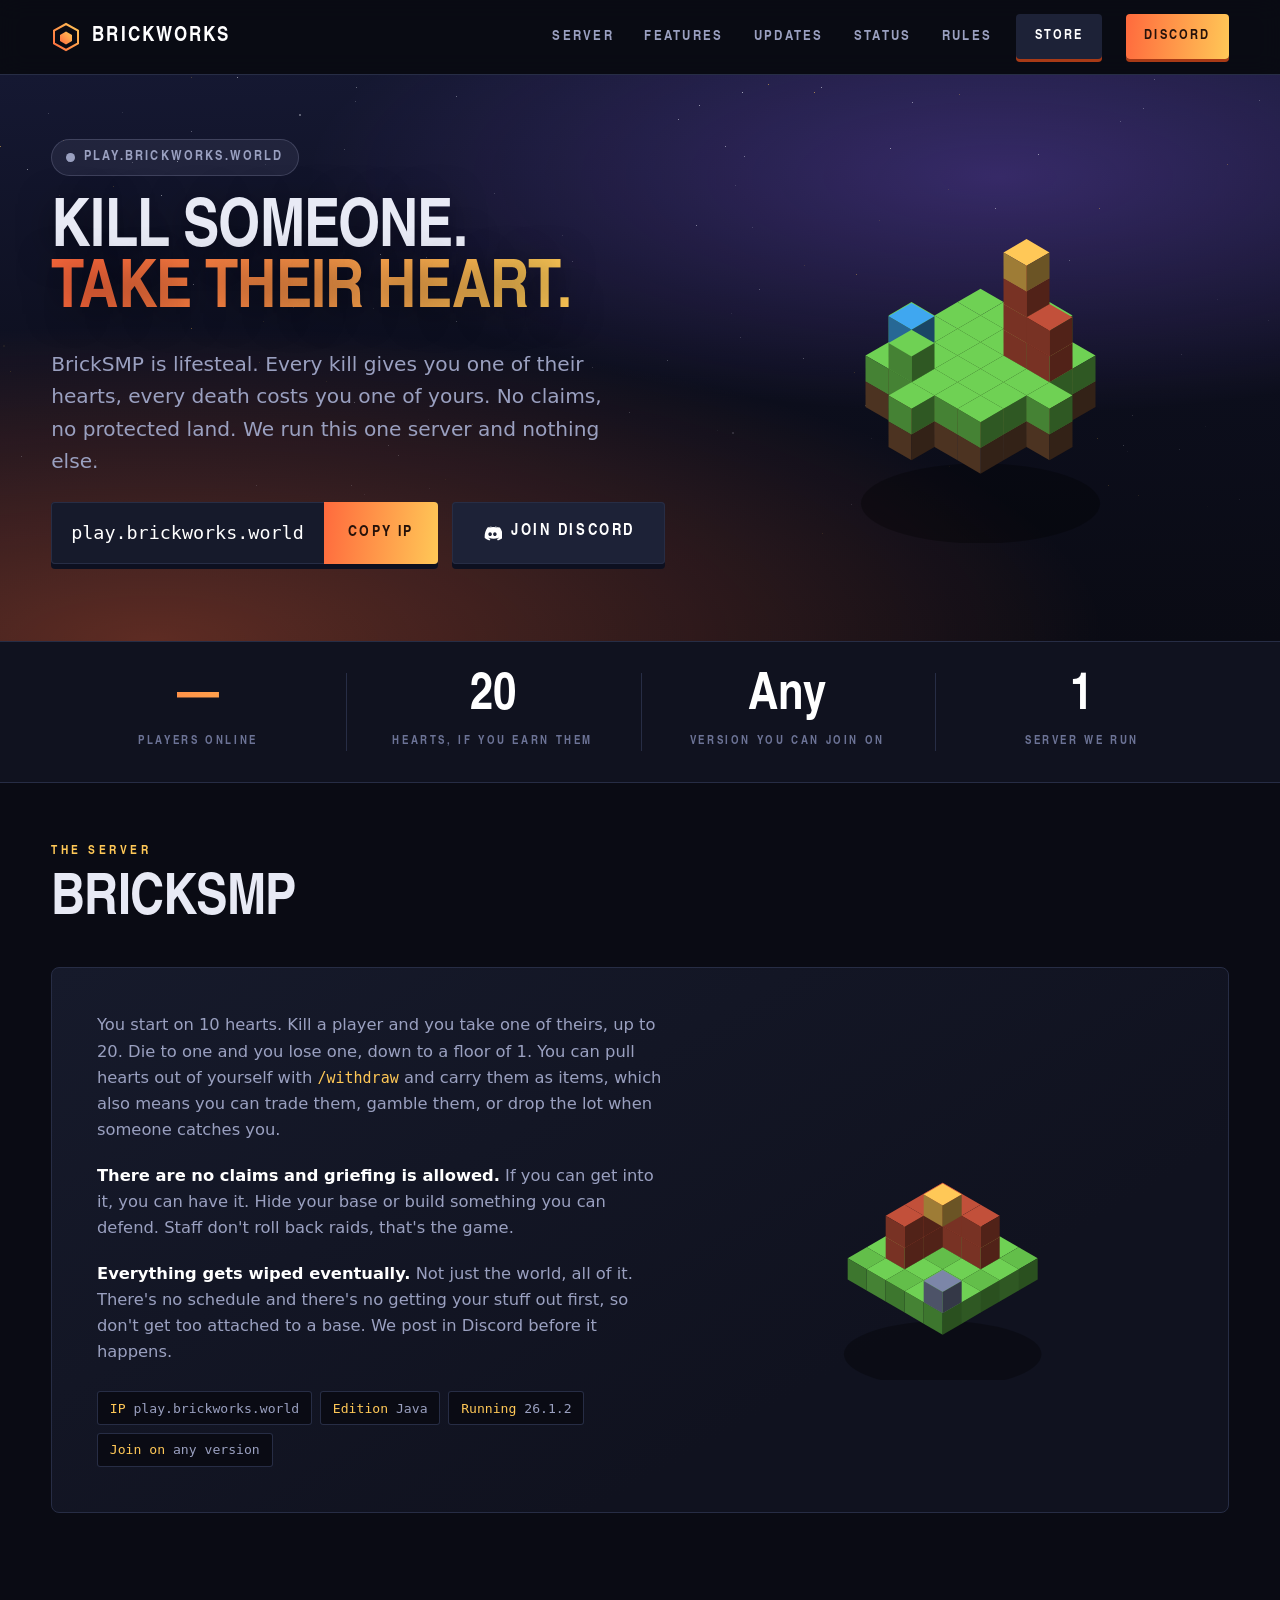
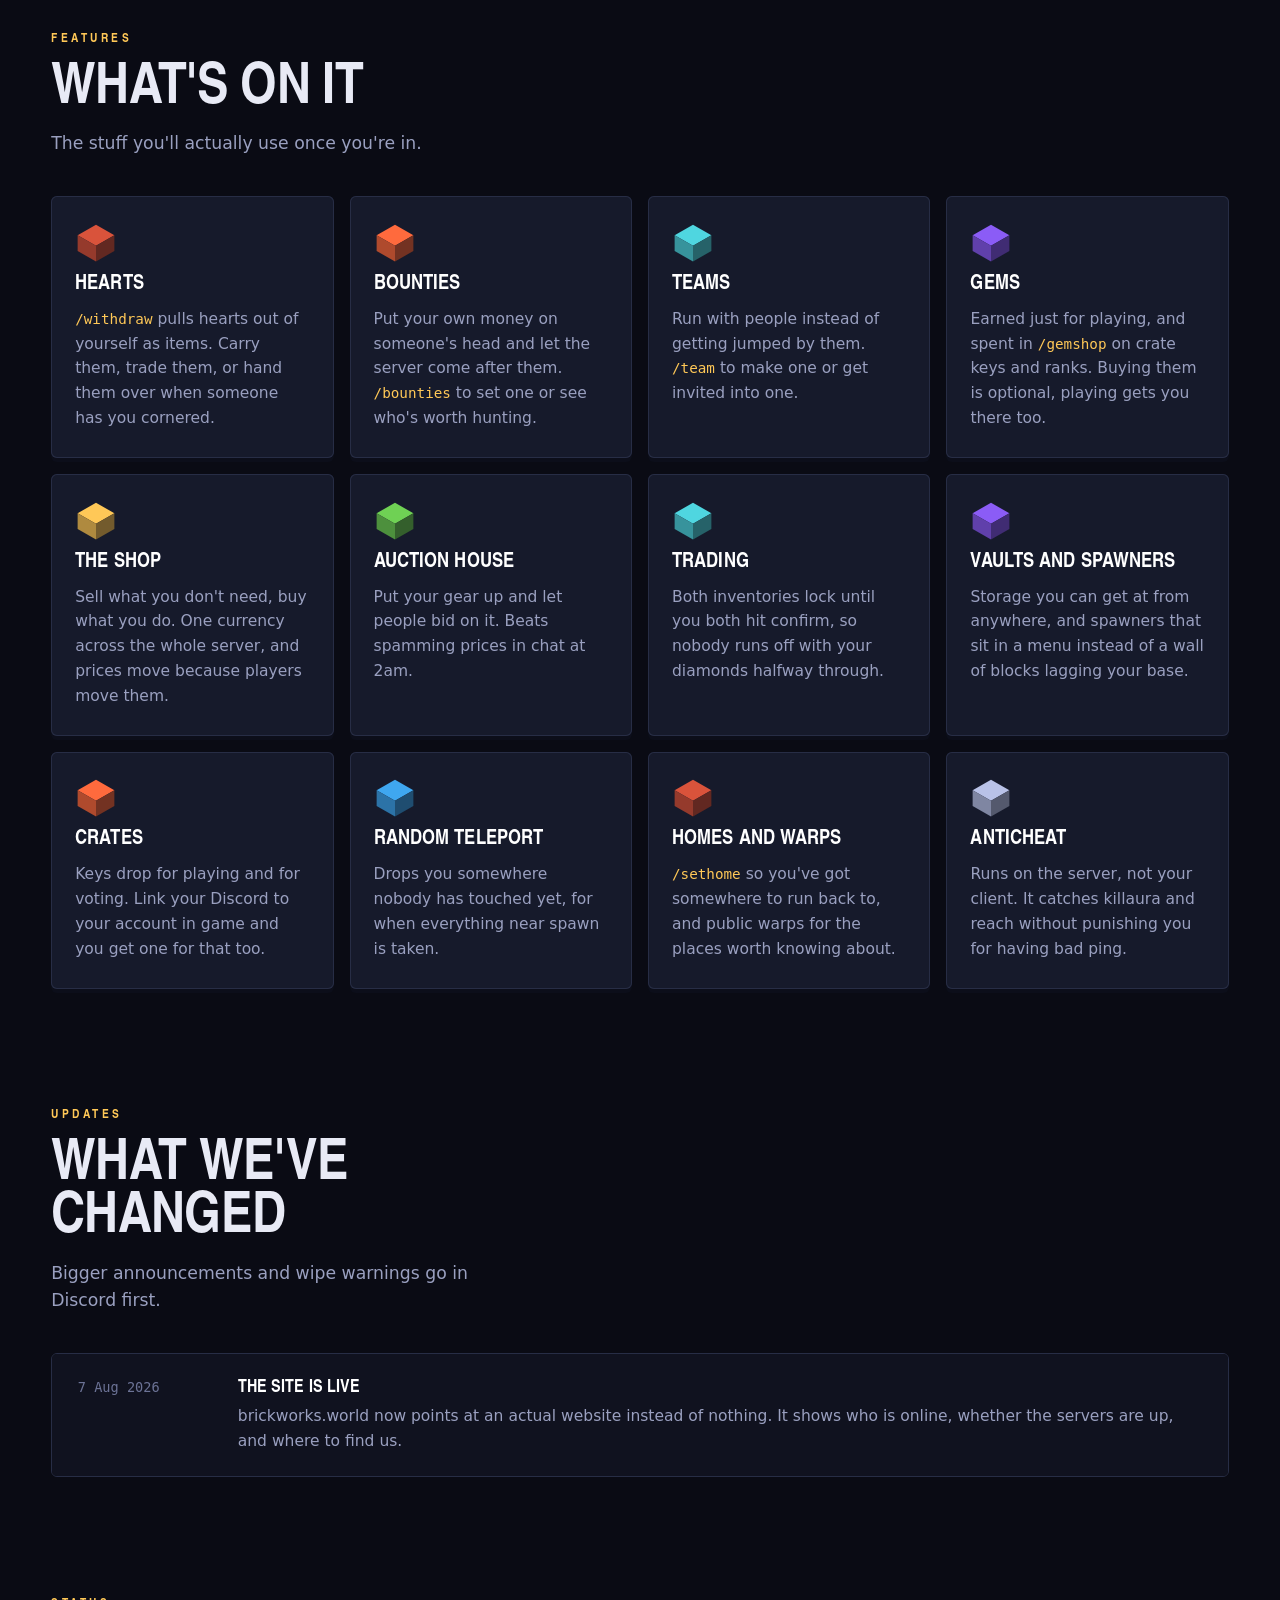
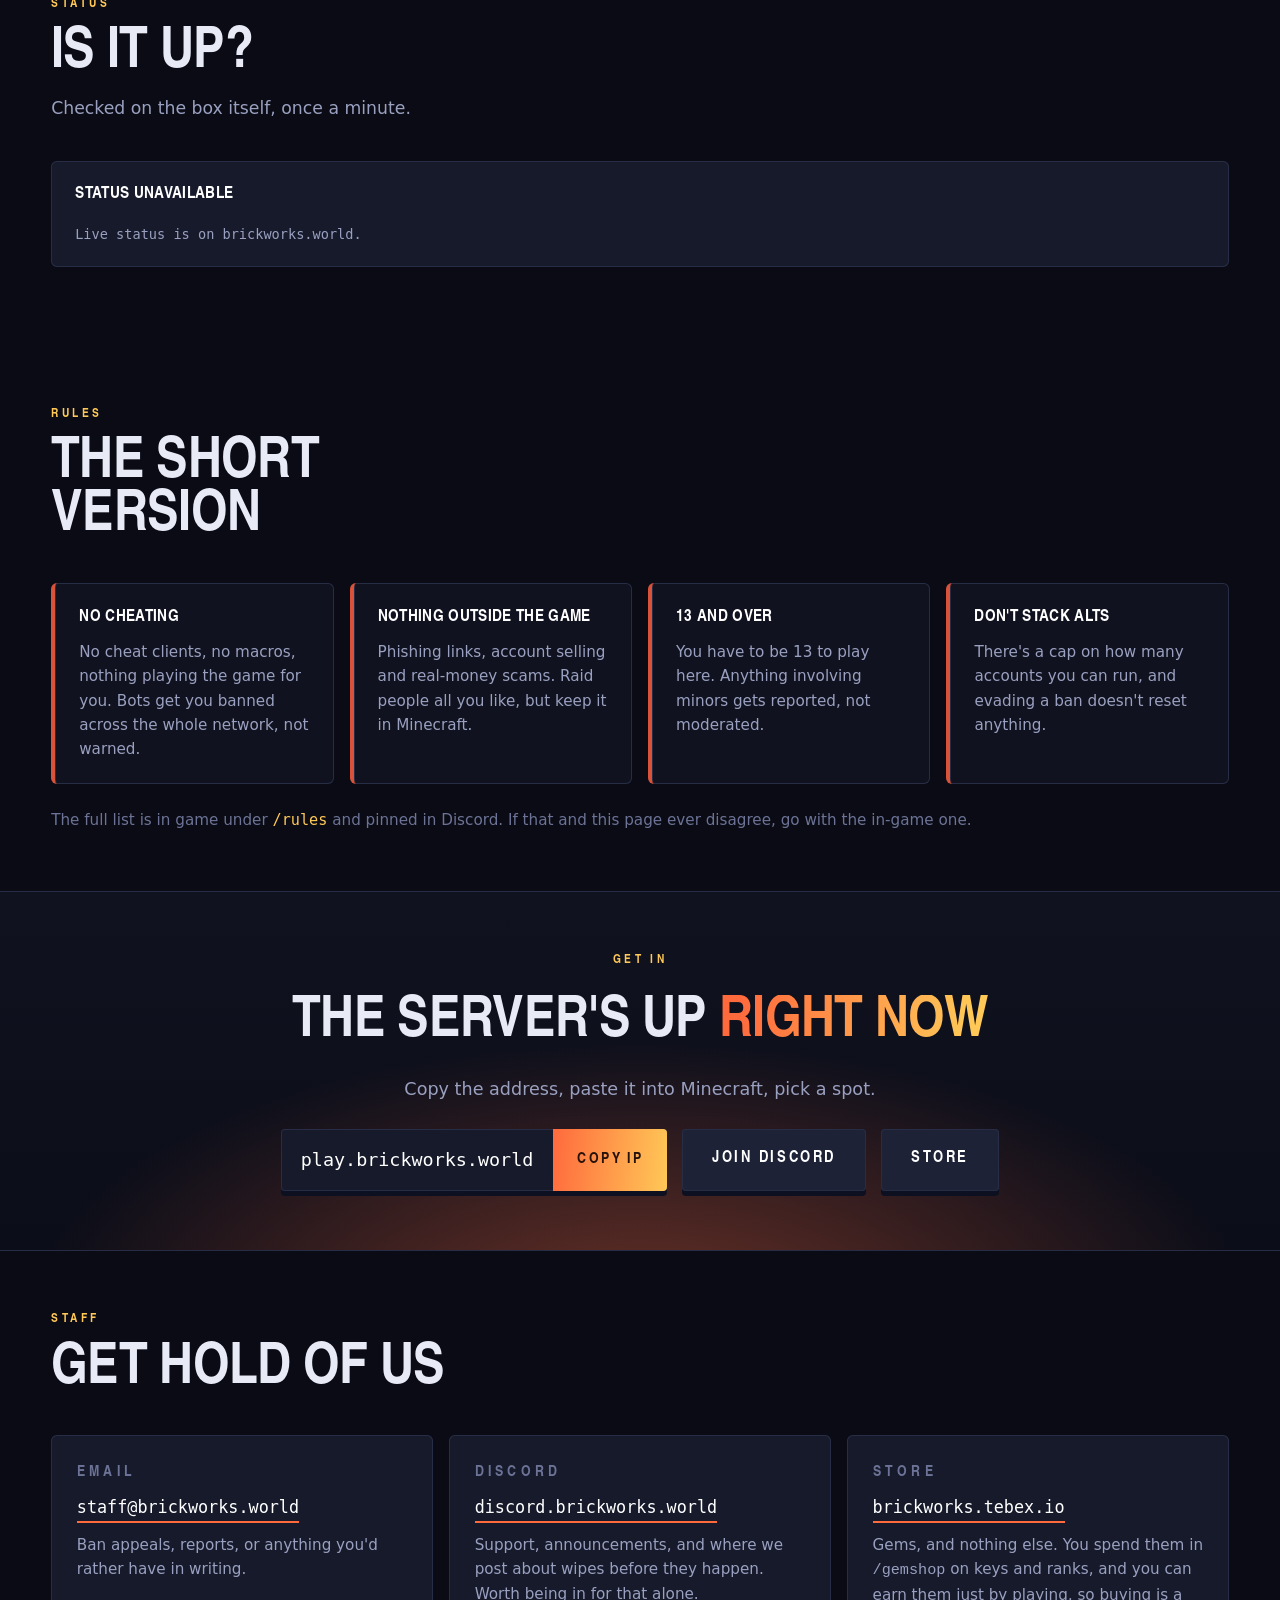
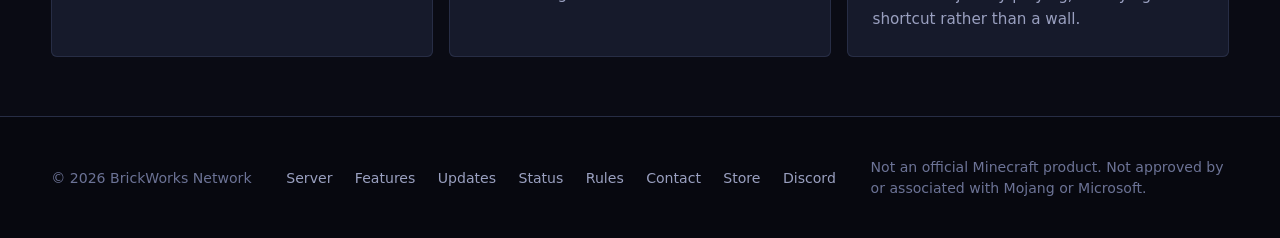
==== commit 7db1bc80: "Drop the Main box usage meters from Status CPU, memory and disk percentages told visitors nothing th" ====
--- a/index.html
+++ b/index.html
@@ -268,11 +268,6 @@
   text-transform:uppercase;color:var(--faint)}
 .svc dd{margin:0;font-family:var(--mono);font-size:.85rem;color:var(--text);
   text-align:right;font-variant-numeric:tabular-nums}
-.meter{height:.45rem;border-radius:99px;background:var(--night);overflow:hidden;
-  box-shadow:inset 0 0 0 1px var(--edge)}
-.meter i{display:block;height:100%;border-radius:99px;
-  background:linear-gradient(90deg,var(--ember),var(--kiln))}
-.meter[data-hot="yes"] i{background:linear-gradient(90deg,var(--brick),var(--ember))}
 .svc .plain{font-family:var(--mono);font-size:.85rem;color:var(--dim)}
 .stamp{margin-top:1.25rem;color:var(--faint);font-size:.88rem;font-family:var(--mono)}
 
@@ -672,13 +667,6 @@
   const list = document.getElementById('svcs');
   const stamp = document.getElementById('stamp');
 
-  const meter = (label, pct) => `
-    <div class="row">
-      <dt>${label}</dt>
-      <div class="meter" data-hot="${pct >= 85 ? 'yes' : 'no'}"><i style="width:${Math.min(pct, 100)}%"></i></div>
-      <dd>${pct}%</dd>
-    </div>`;
-
   try {
     const d = await (await fetch('status.json', { cache: 'no-cache' })).json();
     list.replaceChildren(...d.services.map(s => {
@@ -687,8 +675,7 @@
       li.dataset.up = s.up ? 'yes' : 'no';
       let body = '';
       if (s.id === 'host' && s.up) {
-        body = `<dl>${meter('CPU', s.cpu)}${meter('Memory', s.memory)}${meter('Disk', s.disk)}
-          <div class="row"><dt>Uptime</dt><div></div><dd>${s.uptime_days}d</dd></div></dl>`;
+        body = `<dl><div class="row"><dt>Uptime</dt><div></div><dd>${s.uptime_days}d</dd></div></dl>`;
       } else if (s.up && typeof s.players === 'number') {
         body = `<p class="plain">${s.players}${s.max ? ' / ' + s.max : ''} online</p>`;
       } else if (!s.up) {
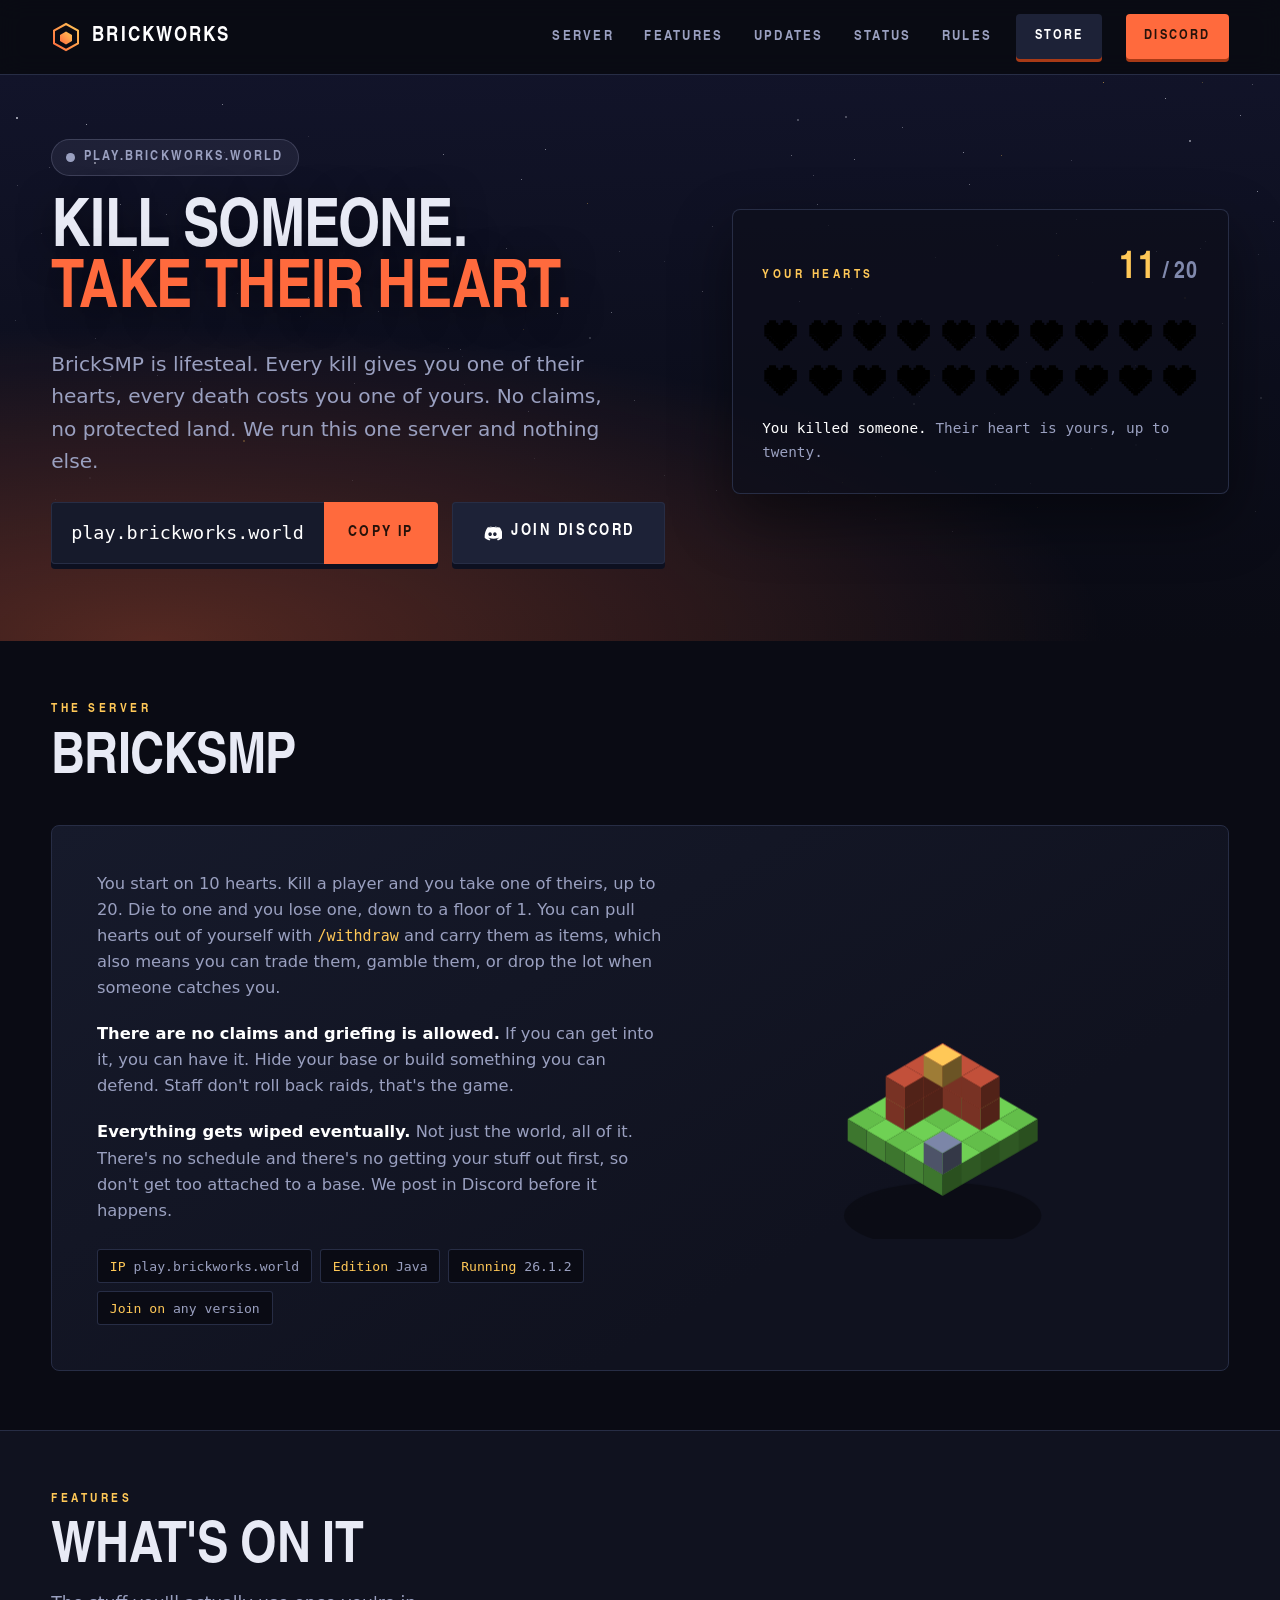
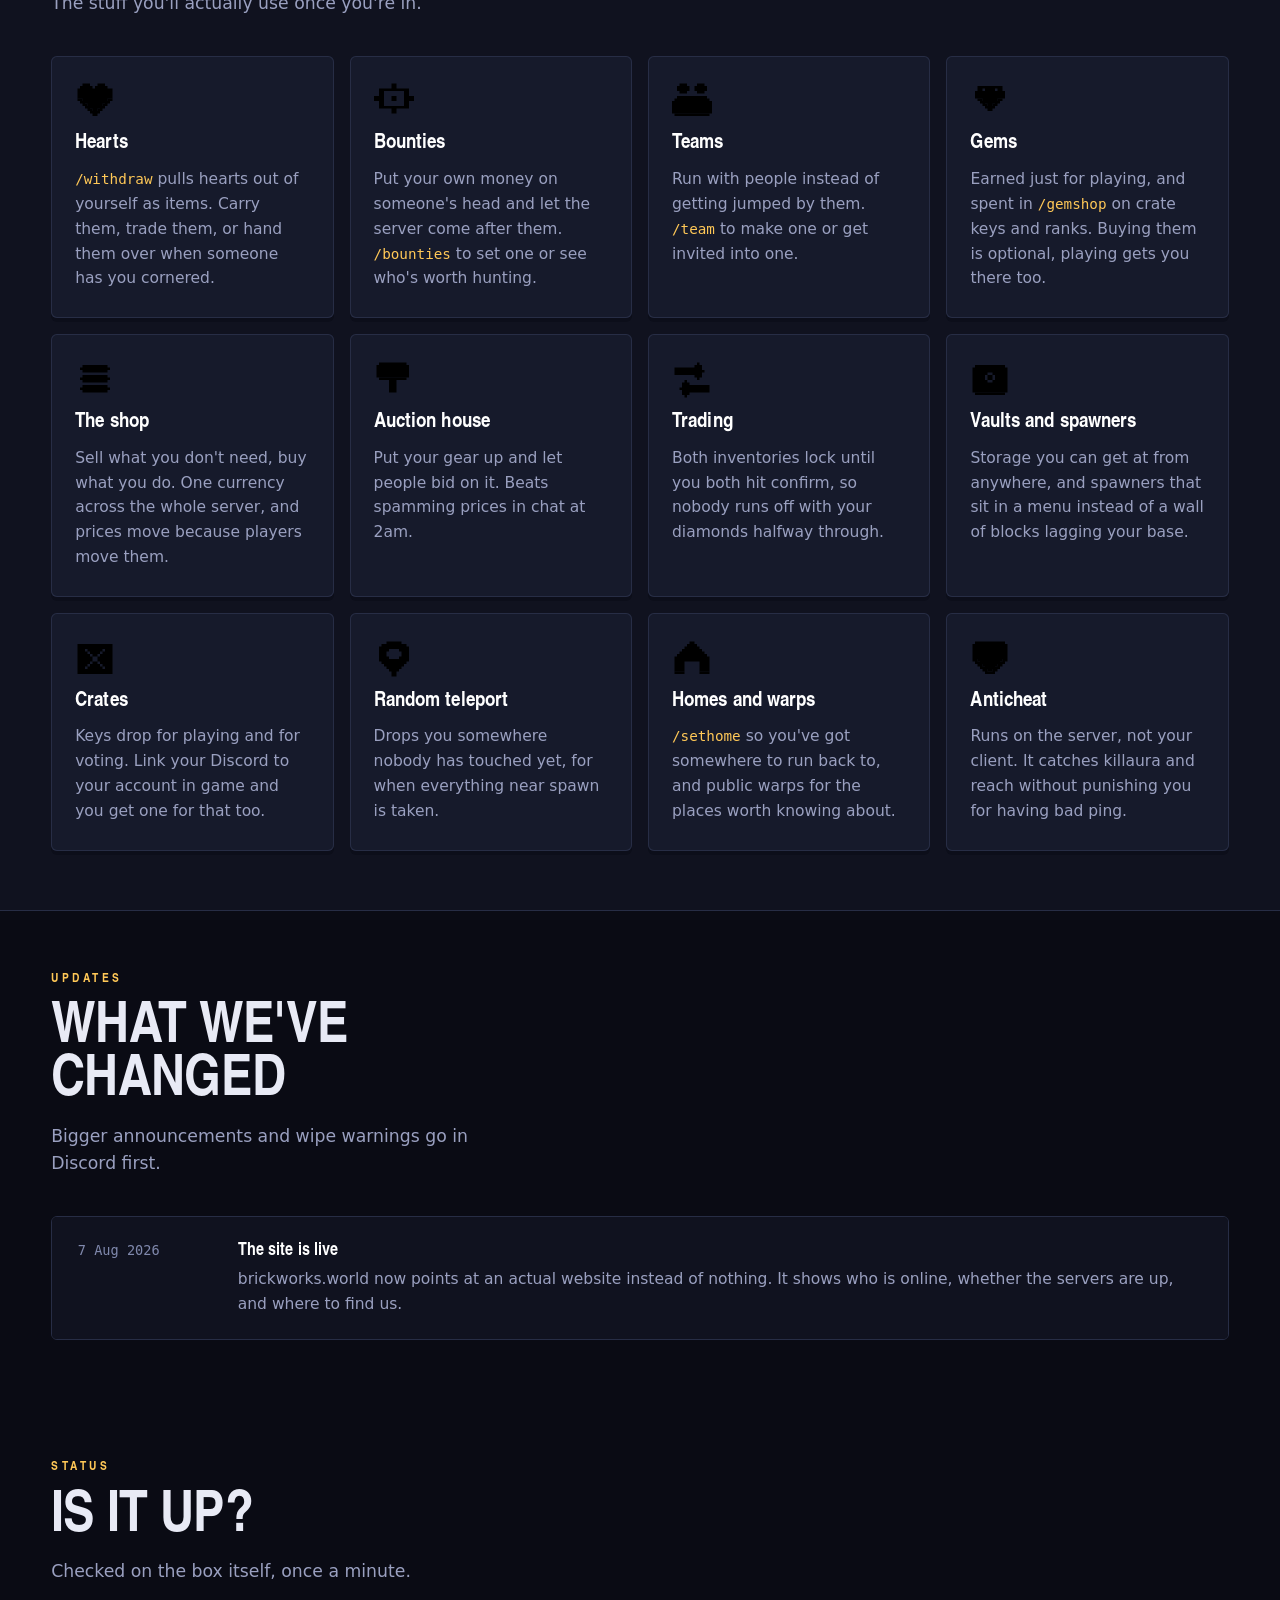
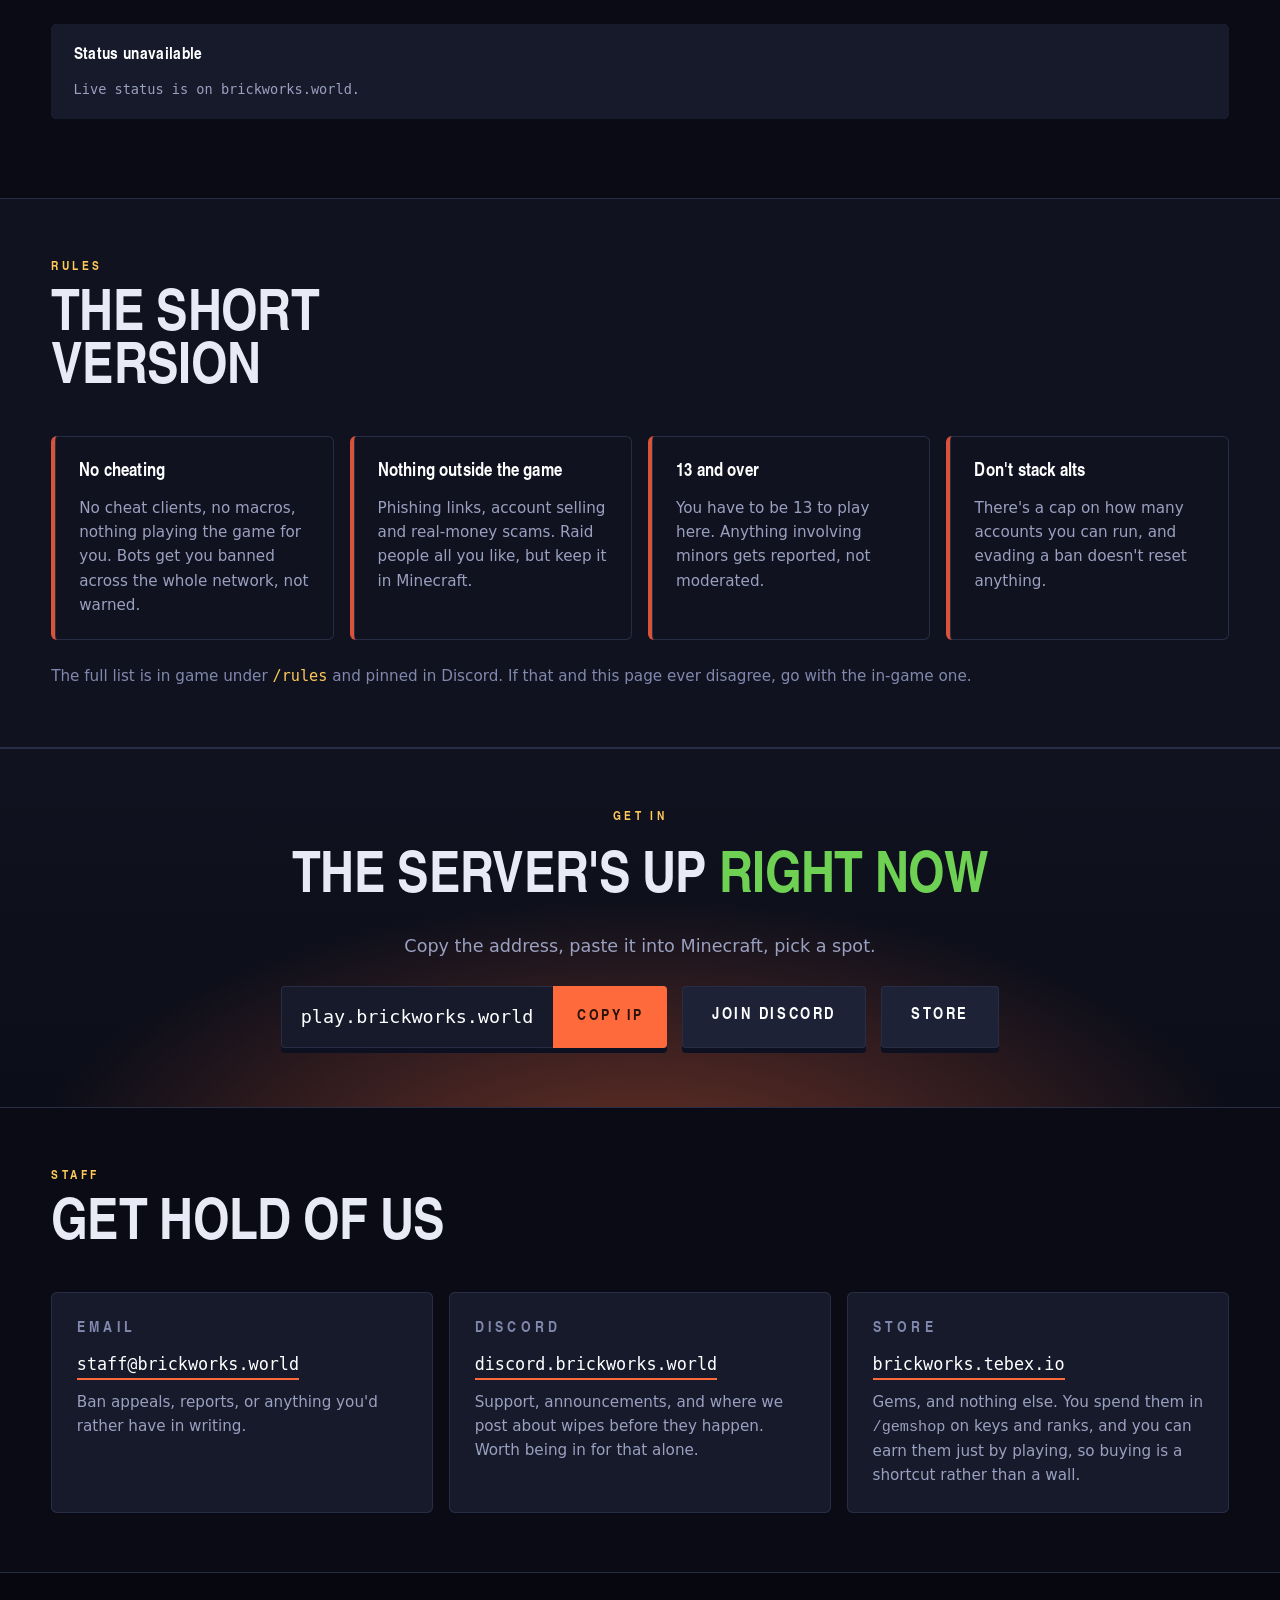
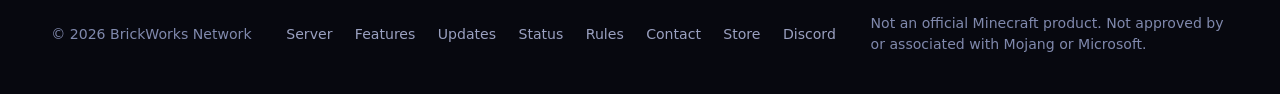
==== commit 340aad9d: "Design pass: make the hero say lifesteal, and fix the floor The hero art was a floating grass island" ====
--- a/index.html
+++ b/index.html
@@ -9,11 +9,18 @@
 <meta property="og:title" content="BrickSMP — Java lifesteal on the BrickWorks Network">
 <meta property="og:description" content="Kill someone, take their heart. No claims, no protected land. play.brickworks.world">
 <meta property="og:type" content="website">
+<meta property="og:url" content="https://brickworks.world/">
+<meta property="og:image" content="https://brickworks.world/og.png">
+<meta property="og:image:width" content="1200">
+<meta property="og:image:height" content="630">
+<meta property="og:image:alt" content="Kill someone. Take their heart. Six of ten hearts filled, and the address play.brickworks.world.">
+<meta name="twitter:card" content="summary_large_image">
+<link rel="preload" href="fonts/bw-display.woff2" as="font" type="font/woff2" crossorigin>
 
 <style>
 @font-face{
   font-family:"BW Display";
-  src:url([data-uri]) format("opentype");
+  src:url("fonts/bw-display.woff2") format("woff2");
   font-weight:700;font-style:normal;font-display:swap;
 }
 
@@ -30,7 +37,9 @@
   --white:#FFFFFF;
   --text:#E8EAF5;
   --dim:#9AA0C0;
-  --faint:#6C7396;
+  /* --faint carries small text (labels, footer), so it has to clear 4.5:1
+     on both --night and --panel. #6C7396 did not. */
+  --faint:#8089AD;
 
   --ember:#FF6A3D;
   --kiln:#FFC857;
@@ -58,12 +67,15 @@
 p{margin:0}
 :focus-visible{outline:3px solid var(--kiln);outline-offset:3px}
 
-h1,h2,h3,.h{font-family:var(--display);font-weight:700;margin:0;line-height:.92;text-transform:uppercase}
+/* The display face shouts, so only the two loudest levels use it uppercase:
+   headlines and kickers. Sub-heads keep the face and drop the shouting. */
+h1,h2,h3{font-family:var(--display);font-weight:700;margin:0;line-height:.92}
+h1,h2{text-transform:uppercase}
 h1{font-size:clamp(2.5rem,.95rem + 4.7vw,4.15rem);letter-spacing:-.012em}
 h2{font-size:clamp(2.1rem,1.2rem + 3vw,3.6rem);letter-spacing:-.012em}
-h3{font-size:1.28rem;letter-spacing:.005em}
-.grad{background:linear-gradient(96deg,var(--ember) 8%,var(--kiln) 92%);
-  -webkit-background-clip:text;background-clip:text;color:transparent}
+h3{font-size:1.3rem;letter-spacing:.005em;line-height:1.05}
+.hot{color:var(--ember)}
+.up{color:var(--grass)}
 .kicker{
   font-family:var(--display);font-size:.78rem;letter-spacing:.28em;
   text-transform:uppercase;color:var(--kiln);margin:0;
@@ -82,8 +94,8 @@
   transition:transform .12s ease,box-shadow .12s ease,background .15s ease;
 }
 .btn-hot{
-  background:linear-gradient(96deg,var(--ember),var(--kiln));color:#26120A;
-  box-shadow:0 5px 0 #A83A16, 0 14px 30px rgba(255,106,61,.32);
+  background:var(--ember);color:#26120A;
+  box-shadow:0 5px 0 #A83A16, 0 14px 30px rgba(255,106,61,.28);
 }
 .btn-hot:hover{transform:translateY(2px);box-shadow:0 3px 0 #A83A16,0 10px 22px rgba(255,106,61,.28)}
 .btn-hot:active{transform:translateY(5px);box-shadow:0 0 0 #A83A16}
@@ -106,7 +118,7 @@
 .ip button{
   font-family:var(--display);font-size:.95rem;letter-spacing:.16em;text-transform:uppercase;
   border:0;cursor:pointer;padding:1.15rem 1.5rem;
-  background:linear-gradient(96deg,var(--ember),var(--kiln));color:#26120A;
+  background:var(--ember);color:#26120A;
   transition:filter .15s ease;
 }
 .ip button:hover{filter:brightness(1.1)}
@@ -128,15 +140,25 @@
 }
 .top nav a:hover{color:var(--white)}
 .top .btn{padding:.72rem 1.15rem;font-size:.85rem;box-shadow:0 3px 0 #A83A16}
-@media (max-width:900px){.top nav{display:none}}
-@media (max-width:520px){.top .btn{display:none}}
+/* Narrow screens keep the section links — they drop below the brand and
+   scroll sideways rather than disappearing behind a menu button. */
+@media (max-width:900px){
+  .top .wrap{flex-wrap:wrap;height:auto;padding-block:.85rem;gap:.75rem 1rem}
+  .top nav{
+    order:3;width:100%;gap:1.4rem;overflow-x:auto;
+    padding-bottom:.15rem;scrollbar-width:none;
+  }
+  .top nav::-webkit-scrollbar{display:none}
+  .top nav a{white-space:nowrap}
+  .brand{margin-right:auto}
+}
+@media (max-width:420px){.top .btn-cool{display:none}}
 
 /* ── Hero ────────────────────────────────────────────────────────────── */
 .hero{position:relative;isolation:isolate;overflow:hidden;
   background:
-    radial-gradient(90% 70% at 78% 18%,rgba(139,92,246,.30) 0%,rgba(139,92,246,0) 60%),
-    radial-gradient(120% 90% at 12% 100%,rgba(255,106,61,.34) 0%,rgba(255,106,61,0) 62%),
-    linear-gradient(178deg,#151832 0%,#0C0E1C 58%,var(--night) 100%);
+    radial-gradient(120% 90% at 12% 100%,rgba(255,106,61,.30) 0%,rgba(255,106,61,0) 62%),
+    linear-gradient(178deg,#12142A 0%,#0C0E1C 58%,var(--night) 100%);
 }
 #sky{position:absolute;inset:0;width:100%;height:100%;z-index:0;display:block}
 .hero .wrap{
@@ -161,35 +183,44 @@
 .pill.off{background:rgba(154,160,192,.1);color:var(--dim);box-shadow:inset 0 0 0 1px rgba(154,160,192,.25)}
 .pulse{width:.55rem;height:.55rem;border-radius:50%;background:currentColor;
   box-shadow:0 0 0 0 currentColor;animation:pulse 2.4s ease-out infinite}
-@keyframes pulse{70%{box-shadow:0 0 0 .6rem rgba(111,209,84,0)}100%{box-shadow:0 0 0 0 rgba(111,209,84,0)}}
+@keyframes pulse{70%{box-shadow:0 0 0 .6rem transparent}100%{box-shadow:0 0 0 0 transparent}}
 .heads{display:flex;padding-left:.45rem}
 .heads img{
   width:2.1rem;height:2.1rem;margin-left:-.45rem;border-radius:3px;
   image-rendering:pixelated;box-shadow:0 0 0 2px var(--night-2);background:var(--panel);
 }
-.hero-art{position:relative;min-width:0}
-#island{width:100%;height:clamp(20rem,30vw,27rem);display:block}
+/* The heart ledger — the one thing this server is, drawn as the game draws
+   it: ten hearts a row, filled or hollow, and hearts crossing between them. */
+.ledger{
+  min-width:0;background:rgba(13,15,27,.72);border-radius:8px;
+  box-shadow:inset 0 0 0 1px var(--edge),0 24px 60px rgba(0,0,0,.45);
+  padding:clamp(1.25rem,2.5vw,1.9rem);display:flex;flex-direction:column;gap:1.1rem;
+}
+.ledger-top{display:flex;align-items:baseline;justify-content:space-between;gap:1rem}
+.count{font-family:var(--display);font-size:1.5rem;color:var(--faint);
+  font-variant-numeric:tabular-nums;letter-spacing:.04em}
+.count b{font-size:2.4rem;color:var(--white);transition:color .3s ease}
+.count b[data-gain]{color:var(--kiln)}
+.count b[data-loss]{color:var(--brick)}
+.hearts{display:grid;grid-template-columns:repeat(10,1fr);gap:.45rem}
+.hearts span{--f:#1B2033;--s:#14182A;display:block;aspect-ratio:1}
+.hearts span[data-on]{--f:var(--ember);--s:var(--brick)}
+.hearts span[data-in]{--f:var(--kiln);--s:#C79A2E}
+.hearts span[data-out]{--f:#3A2230;--s:#2A1926}
+.hearts svg{display:block;width:100%;height:100%}
+.hearts .a{fill:var(--f);transition:fill .3s ease}
+.hearts .b{fill:var(--s);transition:fill .3s ease}
+.ledger-note{font-family:var(--mono);font-size:.9rem;color:var(--dim);min-height:2.7em}
+.ledger-note b{color:var(--white);font-weight:400}
 @media (max-width:960px){
   .hero .wrap{grid-template-columns:1fr}
-  .hero-art{order:-1}
-  #island{height:clamp(14rem,44vw,20rem)}
-}
-
-/* ── Stat band ───────────────────────────────────────────────────────── */
-.band{background:var(--night-2);border-block:1px solid var(--edge)}
-.band .wrap{display:grid;grid-template-columns:repeat(auto-fit,minmax(9rem,1fr));gap:1px;
-  padding-block:0;background:transparent}
-.stat{padding:1.9rem .4rem;text-align:center;position:relative}
-.stat + .stat::before{content:"";position:absolute;left:0;top:22%;bottom:22%;width:1px;background:var(--edge)}
-.stat b{display:block;font-family:var(--display);font-size:clamp(2.1rem,1.4rem + 2.4vw,3.2rem);
-  line-height:1;color:var(--white);font-variant-numeric:tabular-nums}
-.stat b.hot{color:transparent;background:linear-gradient(96deg,var(--ember),var(--kiln));
-  -webkit-background-clip:text;background-clip:text}
-.stat span{display:block;margin-top:.55rem;font-family:var(--display);font-size:.74rem;
-  letter-spacing:.22em;text-transform:uppercase;color:var(--faint)}
+  .ledger{order:-1}
+}
 
 /* ── Sections ────────────────────────────────────────────────────────── */
 section{padding-block:clamp(3rem,4.6vw,4.5rem)}
+/* Banded grounds so six sections don't read as one unbroken field */
+#features,#rules{background:var(--night-2);border-block:1px solid var(--edge)}
 .head{display:flex;flex-direction:column;gap:.85rem;margin-bottom:clamp(1.75rem,3vw,2.5rem);max-width:44ch}
 .head p.sub{color:var(--dim);font-size:1.08rem}
 
@@ -224,12 +255,13 @@
 }
 .tile:hover{transform:translateY(-4px);background:var(--panel-2);
   box-shadow:inset 0 0 0 1px var(--edge-hot),0 10px 0 #0C0E1A,0 16px 34px rgba(0,0,0,.4)}
-.tile svg{width:42px;height:42px;flex:none}
 .tile h3{color:var(--white)}
 .tile p{color:var(--dim);font-size:.97rem}
-.cube-t{fill:var(--c)}
-.cube-l{fill:color-mix(in srgb,var(--c) 68%,#05060C)}
-.cube-r{fill:color-mix(in srgb,var(--c) 44%,#05060C)}
+/* Icons share the hearts' pixel grid, so the whole page draws in one language */
+.ico{width:40px;height:40px;flex:none;display:block;image-rendering:pixelated}
+.ico .a{fill:var(--c)}
+.ico .b{fill:color-mix(in srgb,var(--c) 52%,#05060C)}
+.sprite{position:absolute;width:0;height:0;overflow:hidden}
 
 /* Updates -------------------------------------------------------------- */
 .log{list-style:none;margin:0;padding:0;display:flex;flex-direction:column;gap:1px;
@@ -244,31 +276,27 @@
   .entry p{grid-column:1}
 }
 
-/* Status --------------------------------------------------------------- */
-.svcs{list-style:none;margin:0;padding:0;display:grid;
-  grid-template-columns:repeat(auto-fit,minmax(15.5rem,1fr));gap:1rem}
-.svc{background:var(--panel);border-radius:6px;padding:1.35rem 1.5rem;
-  box-shadow:inset 0 0 0 1px var(--edge);display:flex;flex-direction:column;gap:.9rem}
-.svc-top{display:flex;align-items:center;justify-content:space-between;gap:.75rem}
-.svc-name{font-family:var(--display);font-size:1.05rem;letter-spacing:.02em;
-  text-transform:uppercase;color:var(--white)}
+/* Status ----------------------------------------------------------------
+   One strip, not a fourth grid of cards: four services is a reading, not a
+   layout. */
+.svcs{list-style:none;margin:0;padding:0;display:flex;flex-wrap:wrap;gap:1px;
+  background:var(--edge);border-radius:6px;overflow:hidden;
+  box-shadow:inset 0 0 0 1px var(--edge)}
+.svc{background:var(--panel);padding:1.15rem 1.4rem;flex:1 1 13rem;
+  display:flex;align-items:baseline;gap:.6rem;flex-wrap:wrap}
+.svc-name{font-family:var(--display);font-size:1.05rem;color:var(--white);
+  letter-spacing:.02em;margin-right:auto}
 .dot-s{display:inline-flex;align-items:center;gap:.45rem;font-family:var(--mono);
   font-size:.78rem;color:var(--faint);white-space:nowrap}
 .dot-s::before{content:"";width:.55rem;height:.55rem;border-radius:50%;
-  background:var(--faint);flex:none}
+  background:var(--faint);flex:none;transform:translateY(1px)}
 .svc[data-up="yes"] .dot-s{color:var(--grass)}
 .svc[data-up="yes"] .dot-s::before{background:var(--grass);
   box-shadow:0 0 0 3px rgba(111,209,84,.18)}
 .svc[data-up="no"] .dot-s{color:var(--brick)}
 .svc[data-up="no"] .dot-s::before{background:var(--brick);
   box-shadow:0 0 0 3px rgba(217,83,59,.18)}
-.svc dl{margin:0;display:flex;flex-direction:column;gap:.55rem}
-.svc .row{display:grid;grid-template-columns:5.5rem minmax(0,1fr) 3rem;gap:.7rem;align-items:center}
-.svc dt{font-family:var(--display);font-size:.72rem;letter-spacing:.16em;
-  text-transform:uppercase;color:var(--faint)}
-.svc dd{margin:0;font-family:var(--mono);font-size:.85rem;color:var(--text);
-  text-align:right;font-variant-numeric:tabular-nums}
-.svc .plain{font-family:var(--mono);font-size:.85rem;color:var(--dim)}
+.svc .plain{flex-basis:100%;font-family:var(--mono);font-size:.85rem;color:var(--dim)}
 .stamp{margin-top:1.25rem;color:var(--faint);font-size:.88rem;font-family:var(--mono)}
 
 /* Conduct -------------------------------------------------------------- */
@@ -278,7 +306,7 @@
   box-shadow:inset 0 0 0 1px var(--edge);border-left:4px solid var(--brick);
   display:flex;flex-direction:column;gap:.5rem;
 }
-.rule b{font-family:var(--display);font-size:1.05rem;letter-spacing:.02em;text-transform:uppercase;color:var(--white)}
+.rule b{font-family:var(--display);font-size:1.15rem;letter-spacing:.01em;color:var(--white)}
 .rule p{color:var(--dim);font-size:.95rem}
 .note{margin-top:1.5rem;color:var(--faint);font-size:.95rem}
 .note code{font-family:var(--mono);color:var(--kiln)}
@@ -324,7 +352,9 @@
 </head>
 <body>
 
-<a class="skip" href="#server">Skip to content</a>
+<svg class="sprite" aria-hidden="true" width="0" height="0"><symbol id="i-heart" viewBox="0 0 16 16"><path class="a" d="M3 1h3v1h-3zM9 1h3v1h-3zM2 2h5v1h-5zM8 2h5v1h-5zM1 3h14v1h-14zM1 4h14v1h-14zM1 5h14v1h-14zM1 6h14v1h-14zM3 7h10v1h-10zM4 8h8v1h-8zM5 9h6v1h-6zM6 10h4v1h-4zM7 11h2v1h-2z"/><path class="b" d="M1 7h2v1h-2zM13 7h2v1h-2zM2 8h2v1h-2zM12 8h2v1h-2zM3 9h2v1h-2zM11 9h2v1h-2zM4 10h2v1h-2zM10 10h2v1h-2zM5 11h2v1h-2zM9 11h2v1h-2zM6 12h4v1h-4zM7 13h2v1h-2z"/></symbol><symbol id="i-target" viewBox="0 0 16 16"><path class="a" d="M7 1h2v1h-2zM7 2h2v1h-2zM2 3h12v1h-12zM2 4h2v1h-2zM12 4h2v1h-2zM2 5h2v1h-2zM12 5h2v1h-2zM0 6h4v1h-4zM7 6h2v1h-2zM12 6h4v1h-4zM0 7h4v1h-4zM7 7h2v1h-2zM12 7h4v1h-4zM2 8h2v1h-2zM12 8h2v1h-2zM2 9h2v1h-2zM12 9h2v1h-2zM2 10h12v1h-12zM7 11h2v1h-2zM7 12h2v1h-2z"/></symbol><symbol id="i-team" viewBox="0 0 16 16"><path class="a" d="M3 1h3v1h-3zM10 1h3v1h-3zM2 2h5v1h-5zM9 2h5v1h-5zM2 3h5v1h-5zM9 3h5v1h-5zM3 4h3v1h-3zM10 4h3v1h-3zM2 6h12v1h-12zM1 7h14v1h-14zM0 8h16v1h-16zM0 9h16v1h-16zM0 10h16v1h-16zM0 11h16v1h-16zM0 12h16v1h-16z"/><path class="b" d="M1 13h14v1h-14z"/></symbol><symbol id="i-gem" viewBox="0 0 16 16"><path class="a" d="M3 2h10v1h-10zM3 3h2v1h-2zM6 3h4v1h-4zM11 3h2v1h-2zM2 4h12v1h-12zM2 5h12v1h-12zM2 6h12v1h-12zM5 7h6v1h-6zM6 8h4v1h-4zM7 9h2v1h-2z"/><path class="b" d="M3 7h2v1h-2zM11 7h2v1h-2zM4 8h2v1h-2zM10 8h2v1h-2zM5 9h2v1h-2zM9 9h2v1h-2zM6 10h4v1h-4zM7 11h2v1h-2z"/></symbol><symbol id="i-coins" viewBox="0 0 16 16"><path class="a" d="M3 2h10v1h-10zM2 3h12v1h-12zM3 6h10v1h-10zM2 7h12v1h-12zM3 10h10v1h-10zM2 11h12v1h-12z"/><path class="b" d="M3 4h10v1h-10zM3 8h10v1h-10zM3 12h10v1h-10z"/></symbol><symbol id="i-paddle" viewBox="0 0 16 16"><path class="a" d="M2 1h11v1h-11zM1 2h13v1h-13zM1 3h13v1h-13zM1 4h13v1h-13zM1 5h13v1h-13zM1 6h13v1h-13zM6 8h3v1h-3zM6 9h3v1h-3zM6 10h3v1h-3zM6 11h3v1h-3z"/><path class="b" d="M2 7h11v1h-11zM6 12h3v1h-3z"/></symbol><symbol id="i-swap" viewBox="0 0 16 16"><path class="a" d="M10 1h1v1h-1zM9 2h3v1h-3zM1 3h11v1h-11zM1 4h12v1h-12zM1 5h11v1h-11zM9 6h3v1h-3zM10 7h1v1h-1zM5 8h1v1h-1zM4 9h3v1h-3zM4 10h11v1h-11zM3 11h12v1h-12zM4 12h11v1h-11zM4 13h3v1h-3zM5 14h1v1h-1z"/></symbol><symbol id="i-chest" viewBox="0 0 16 16"><path class="a" d="M2 2h12v1h-12zM1 3h14v1h-14zM1 4h14v1h-14zM1 5h6v1h-6zM9 5h6v1h-6zM1 6h5v1h-5zM7 6h2v1h-2zM10 6h5v1h-5zM1 7h5v1h-5zM7 7h2v1h-2zM10 7h5v1h-5zM1 8h6v1h-6zM9 8h6v1h-6zM1 9h14v1h-14zM1 10h14v1h-14zM1 11h14v1h-14zM1 12h14v1h-14z"/><path class="b" d="M2 13h12v1h-12z"/></symbol><symbol id="i-crate" viewBox="0 0 16 16"><path class="a" d="M1 2h14v1h-14zM1 3h14v1h-14zM1 4h3v1h-3zM5 4h6v1h-6zM12 4h3v1h-3zM1 5h4v1h-4zM6 5h4v1h-4zM11 5h4v1h-4zM1 6h5v1h-5zM7 6h2v1h-2zM10 6h5v1h-5zM1 7h6v1h-6zM9 7h6v1h-6zM1 8h6v1h-6zM9 8h6v1h-6zM1 9h5v1h-5zM7 9h2v1h-2zM10 9h5v1h-5zM1 10h4v1h-4zM6 10h4v1h-4zM11 10h4v1h-4zM1 11h3v1h-3zM5 11h6v1h-6zM12 11h3v1h-3zM1 12h14v1h-14zM1 13h14v1h-14z"/></symbol><symbol id="i-pin" viewBox="0 0 16 16"><path class="a" d="M5 1h6v1h-6zM3 2h10v1h-10zM2 3h12v1h-12zM2 4h4v1h-4zM10 4h4v1h-4zM2 5h3v1h-3zM11 5h3v1h-3zM2 6h3v1h-3zM11 6h3v1h-3zM2 7h4v1h-4zM10 7h4v1h-4zM2 8h12v1h-12zM3 9h10v1h-10zM4 10h8v1h-8zM5 11h6v1h-6zM6 12h4v1h-4zM7 13h2v1h-2z"/><path class="b" d="M7 14h2v1h-2z"/></symbol><symbol id="i-house" viewBox="0 0 16 16"><path class="a" d="M7 1h2v1h-2zM6 2h4v1h-4zM5 3h6v1h-6zM4 4h8v1h-8zM3 5h10v1h-10zM2 6h12v1h-12zM1 7h14v1h-14zM1 8h14v1h-14zM1 9h4v1h-4zM11 9h4v1h-4zM1 10h4v1h-4zM11 10h4v1h-4zM1 11h4v1h-4zM11 11h4v1h-4zM1 12h4v1h-4zM11 12h4v1h-4z"/><path class="b" d="M1 13h4v1h-4zM11 13h4v1h-4z"/></symbol><symbol id="i-shield" viewBox="0 0 16 16"><path class="a" d="M2 1h12v1h-12zM1 2h14v1h-14zM1 3h14v1h-14zM1 4h14v1h-14zM1 5h14v1h-14zM1 6h14v1h-14zM1 7h14v1h-14zM3 8h10v1h-10zM4 9h8v1h-8zM5 10h6v1h-6zM6 11h4v1h-4zM7 12h2v1h-2z"/><path class="b" d="M1 8h2v1h-2zM13 8h2v1h-2zM2 9h2v1h-2zM12 9h2v1h-2zM3 10h2v1h-2zM11 10h2v1h-2zM4 11h2v1h-2zM10 11h2v1h-2zM5 12h2v1h-2zM9 12h2v1h-2zM6 13h4v1h-4z"/></symbol></svg>
+
+<a class="skip" href="#main">Skip to content</a>
 
 <header class="top">
   <div class="wrap">
@@ -350,6 +380,7 @@
   </div>
 </header>
 
+<main id="main">
 <div class="hero">
   <canvas id="sky" aria-hidden="true"></canvas>
   <div class="wrap">
@@ -358,7 +389,7 @@
         <span class="pill off" id="pill"><span class="pulse"></span><span id="pill-text">Checking…</span></span>
         <div class="heads" id="heads"></div>
       </div>
-      <h1>Kill someone.<br><span class="grad">Take their heart.</span></h1>
+      <h1>Kill someone.<br><span class="hot">Take their heart.</span></h1>
       <p class="sell">
         BrickSMP is lifesteal. Every kill gives you one of their hearts, every death
         costs you one of yours. No claims, no protected land. We run this one server
@@ -375,18 +406,17 @@
         </a>
       </div>
     </div>
-    <div class="hero-art"><canvas id="island" aria-label="An isometric island of Minecraft blocks floating above the server"></canvas></div>
+    <div class="ledger">
+      <div class="ledger-top">
+        <p class="kicker">Your hearts</p>
+        <p class="count"><b id="hcount">10</b> / 20</p>
+      </div>
+      <div class="hearts" id="hearts" role="img" aria-label="A row of twenty heart slots, ten of them filled"></div>
+      <p class="ledger-note" id="hnote">You spawn on ten. Every heart above that came off somebody else.</p>
+    </div>
   </div>
 </div>
 
-<div class="band">
-  <div class="wrap">
-    <div class="stat"><b class="hot" id="n-online">—</b><span>Players online</span></div>
-    <div class="stat"><b>20</b><span>Hearts, if you earn them</span></div>
-    <div class="stat"><b>Any</b><span>Version you can join on</span></div>
-    <div class="stat"><b>1</b><span>Server we run</span></div>
-  </div>
-</div>
 
 <section id="server">
   <div class="wrap">
@@ -433,62 +463,62 @@
     </div>
     <ul class="tiles">
       <li class="tile" style="--c:#D9533B">
-        <svg viewBox="0 0 32 32" aria-hidden="true"><path class="cube-t" d="M16 2 30 10 16 18 2 10Z"/><path class="cube-l" d="M2 10v12l14 8V18Z"/><path class="cube-r" d="M30 10v12l-14 8V18Z"/></svg>
+        <svg class="ico" aria-hidden="true" viewBox="0 0 16 16"><use href="#i-heart"/></svg>
         <h3>Hearts</h3>
         <p><code>/withdraw</code> pulls hearts out of yourself as items. Carry them, trade them, or hand them over when someone has you cornered.</p>
       </li>
       <li class="tile" style="--c:#FF6A3D">
-        <svg viewBox="0 0 32 32" aria-hidden="true"><path class="cube-t" d="M16 2 30 10 16 18 2 10Z"/><path class="cube-l" d="M2 10v12l14 8V18Z"/><path class="cube-r" d="M30 10v12l-14 8V18Z"/></svg>
+        <svg class="ico" aria-hidden="true" viewBox="0 0 16 16"><use href="#i-target"/></svg>
         <h3>Bounties</h3>
         <p>Put your own money on someone's head and let the server come after them. <code>/bounties</code> to set one or see who's worth hunting.</p>
       </li>
       <li class="tile" style="--c:#4FD6E0">
-        <svg viewBox="0 0 32 32" aria-hidden="true"><path class="cube-t" d="M16 2 30 10 16 18 2 10Z"/><path class="cube-l" d="M2 10v12l14 8V18Z"/><path class="cube-r" d="M30 10v12l-14 8V18Z"/></svg>
+        <svg class="ico" aria-hidden="true" viewBox="0 0 16 16"><use href="#i-team"/></svg>
         <h3>Teams</h3>
         <p>Run with people instead of getting jumped by them. <code>/team</code> to make one or get invited into one.</p>
       </li>
       <li class="tile" style="--c:#8B5CF6">
-        <svg viewBox="0 0 32 32" aria-hidden="true"><path class="cube-t" d="M16 2 30 10 16 18 2 10Z"/><path class="cube-l" d="M2 10v12l14 8V18Z"/><path class="cube-r" d="M30 10v12l-14 8V18Z"/></svg>
+        <svg class="ico" aria-hidden="true" viewBox="0 0 16 16"><use href="#i-gem"/></svg>
         <h3>Gems</h3>
         <p>Earned just for playing, and spent in <code>/gemshop</code> on crate keys and ranks. Buying them is optional, playing gets you there too.</p>
       </li>
       <li class="tile" style="--c:#FFC857">
-        <svg viewBox="0 0 32 32" aria-hidden="true"><path class="cube-t" d="M16 2 30 10 16 18 2 10Z"/><path class="cube-l" d="M2 10v12l14 8V18Z"/><path class="cube-r" d="M30 10v12l-14 8V18Z"/></svg>
+        <svg class="ico" aria-hidden="true" viewBox="0 0 16 16"><use href="#i-coins"/></svg>
         <h3>The shop</h3>
         <p>Sell what you don't need, buy what you do. One currency across the whole server, and prices move because players move them.</p>
       </li>
       <li class="tile" style="--c:#6FD154">
-        <svg viewBox="0 0 32 32" aria-hidden="true"><path class="cube-t" d="M16 2 30 10 16 18 2 10Z"/><path class="cube-l" d="M2 10v12l14 8V18Z"/><path class="cube-r" d="M30 10v12l-14 8V18Z"/></svg>
+        <svg class="ico" aria-hidden="true" viewBox="0 0 16 16"><use href="#i-paddle"/></svg>
         <h3>Auction house</h3>
         <p>Put your gear up and let people bid on it. Beats spamming prices in chat at 2am.</p>
       </li>
       <li class="tile" style="--c:#4FD6E0">
-        <svg viewBox="0 0 32 32" aria-hidden="true"><path class="cube-t" d="M16 2 30 10 16 18 2 10Z"/><path class="cube-l" d="M2 10v12l14 8V18Z"/><path class="cube-r" d="M30 10v12l-14 8V18Z"/></svg>
+        <svg class="ico" aria-hidden="true" viewBox="0 0 16 16"><use href="#i-swap"/></svg>
         <h3>Trading</h3>
         <p>Both inventories lock until you both hit confirm, so nobody runs off with your diamonds halfway through.</p>
       </li>
       <li class="tile" style="--c:#8B5CF6">
-        <svg viewBox="0 0 32 32" aria-hidden="true"><path class="cube-t" d="M16 2 30 10 16 18 2 10Z"/><path class="cube-l" d="M2 10v12l14 8V18Z"/><path class="cube-r" d="M30 10v12l-14 8V18Z"/></svg>
+        <svg class="ico" aria-hidden="true" viewBox="0 0 16 16"><use href="#i-chest"/></svg>
         <h3>Vaults and spawners</h3>
         <p>Storage you can get at from anywhere, and spawners that sit in a menu instead of a wall of blocks lagging your base.</p>
       </li>
       <li class="tile" style="--c:#FF6A3D">
-        <svg viewBox="0 0 32 32" aria-hidden="true"><path class="cube-t" d="M16 2 30 10 16 18 2 10Z"/><path class="cube-l" d="M2 10v12l14 8V18Z"/><path class="cube-r" d="M30 10v12l-14 8V18Z"/></svg>
+        <svg class="ico" aria-hidden="true" viewBox="0 0 16 16"><use href="#i-crate"/></svg>
         <h3>Crates</h3>
         <p>Keys drop for playing and for voting. Link your Discord to your account in game and you get one for that too.</p>
       </li>
       <li class="tile" style="--c:#3FA7F0">
-        <svg viewBox="0 0 32 32" aria-hidden="true"><path class="cube-t" d="M16 2 30 10 16 18 2 10Z"/><path class="cube-l" d="M2 10v12l14 8V18Z"/><path class="cube-r" d="M30 10v12l-14 8V18Z"/></svg>
+        <svg class="ico" aria-hidden="true" viewBox="0 0 16 16"><use href="#i-pin"/></svg>
         <h3>Random teleport</h3>
         <p>Drops you somewhere nobody has touched yet, for when everything near spawn is taken.</p>
       </li>
       <li class="tile" style="--c:#D9533B">
-        <svg viewBox="0 0 32 32" aria-hidden="true"><path class="cube-t" d="M16 2 30 10 16 18 2 10Z"/><path class="cube-l" d="M2 10v12l14 8V18Z"/><path class="cube-r" d="M30 10v12l-14 8V18Z"/></svg>
+        <svg class="ico" aria-hidden="true" viewBox="0 0 16 16"><use href="#i-house"/></svg>
         <h3>Homes and warps</h3>
         <p><code>/sethome</code> so you've got somewhere to run back to, and public warps for the places worth knowing about.</p>
       </li>
       <li class="tile" style="--c:#B9C2E8">
-        <svg viewBox="0 0 32 32" aria-hidden="true"><path class="cube-t" d="M16 2 30 10 16 18 2 10Z"/><path class="cube-l" d="M2 10v12l14 8V18Z"/><path class="cube-r" d="M30 10v12l-14 8V18Z"/></svg>
+        <svg class="ico" aria-hidden="true" viewBox="0 0 16 16"><use href="#i-shield"/></svg>
         <h3>Anticheat</h3>
         <p>Runs on the server, not your client. It catches killaura and reach without punishing you for having bad ping.</p>
       </li>
@@ -517,7 +547,7 @@
       <p class="sub">Checked on the box itself, once a minute.</p>
     </div>
     <ul class="svcs" id="svcs">
-      <li class="svc"><div class="svc-top"><span class="svc-name">Checking…</span></div></li>
+      <li class="svc"><span class="svc-name">Checking…</span></li>
     </ul>
     <p class="stamp" id="stamp"></p>
   </div>
@@ -542,7 +572,7 @@
 <section class="join">
   <div class="wrap">
     <p class="kicker">Get in</p>
-    <h2>The server's up <span class="grad">right now</span></h2>
+    <h2>The server's up <span class="up">right now</span></h2>
     <p class="sub">Copy the address, paste it into Minecraft, pick a spot.</p>
     <div class="cta">
       <div class="ip">
@@ -581,6 +611,8 @@
   </div>
 </section>
 
+</main>
+
 <footer>
   <div class="wrap">
     <span>© <span id="year">2026</span> BrickWorks Network</span>
@@ -612,6 +644,53 @@
   });
 }
 
+/* The heart ledger ------------------------------------------------------
+   Twenty slots, ten filled. One orchestrated pass on load shows the only
+   two things that move a heart on this server: a kill and a death. */
+(() => {
+  const row = document.getElementById('hearts');
+  const count = document.getElementById('hcount');
+  const note = document.getElementById('hnote');
+  const START = 10, MAX = 20;
+  const slots = [];
+
+  for (let i = 0; i < MAX; i++) {
+    const s = document.createElement('span');
+    s.innerHTML = '<svg viewBox="0 0 16 16"><use href="#i-heart"/></svg>';
+    if (i < START) s.dataset.on = '';
+    row.append(s);
+    slots.push(s);
+  }
+
+  const label = n => `${n} of ${MAX} hearts filled`;
+  row.setAttribute('aria-label', label(START));
+  if (matchMedia('(prefers-reduced-motion: reduce)').matches) return;
+
+  const at = (ms, fn) => setTimeout(fn, ms);
+  const say = (n, html, flag) => {
+    count.textContent = n;
+    delete count.dataset.gain; delete count.dataset.loss;
+    if (flag) count.dataset[flag] = '';
+    row.setAttribute('aria-label', label(n));
+    note.innerHTML = html;
+  };
+
+  at(1400, () => {                                  // a kill lands
+    slots[10].dataset.in = '';
+    say(11, '<b>You killed someone.</b> Their heart is yours, up to twenty.', 'gain');
+  });
+  at(1900, () => { delete slots[10].dataset.in; slots[10].dataset.on = ''; });
+
+  at(4200, () => {                                  // and then it goes back
+    slots[10].dataset.out = '';
+    delete slots[10].dataset.on;
+    say(10, '<b>Then someone killed you.</b> One heart back off, down to a floor of one.', 'loss');
+  });
+  at(4700, () => delete slots[10].dataset.out);
+
+  at(7000, () => say(10, 'You spawn on ten. Every heart above that came off somebody else.'));
+})();
+
 /* Live status + player heads -------------------------------------------- */
 (async () => {
   const pill = document.getElementById('pill');
@@ -622,7 +701,6 @@
     const n = d.players?.online ?? 0;
     pill.classList.remove('off');
     text.textContent = n === 1 ? '1 player online' : n + ' players online';
-    document.getElementById('n-online').textContent = n;
     const heads = document.getElementById('heads');
     for (const p of (d.players?.list ?? []).slice(0, 6)) {
       const img = new Image();
@@ -675,20 +753,20 @@
       li.dataset.up = s.up ? 'yes' : 'no';
       let body = '';
       if (s.id === 'host' && s.up) {
-        body = `<dl><div class="row"><dt>Uptime</dt><div></div><dd>${s.uptime_days}d</dd></div></dl>`;
+        body = `<p class="plain">Up ${s.uptime_days}d</p>`;
       } else if (s.up && typeof s.players === 'number') {
         body = `<p class="plain">${s.players}${s.max ? ' / ' + s.max : ''} online</p>`;
       } else if (!s.up) {
         body = '<p class="plain">Not responding</p>';
       }
-      li.innerHTML = `<div class="svc-top"><span class="svc-name">${s.name}</span>
-        <span class="dot-s">${s.up ? 'Up' : 'Down'}</span></div>${body}`;
+      li.innerHTML = `<span class="svc-name">${s.name}</span>
+        <span class="dot-s">${s.up ? 'Up' : 'Down'}</span>${body}`;
       return li;
     }));
     stamp.textContent = 'Last checked ' + new Date(d.generated).toLocaleString('en-GB');
   } catch {
     // Only the box writes status.json, so mirrors of this page have none.
-    list.innerHTML = '<li class="svc"><div class="svc-top"><span class="svc-name">Status unavailable</span></div>' +
+    list.innerHTML = '<li class="svc"><span class="svc-name">Status unavailable</span>' +
       '<p class="plain">Live status is on brickworks.world.</p></li>';
     stamp.textContent = '';
   }
@@ -717,8 +795,8 @@
 })();
 
 /* ── Isometric voxel art ────────────────────────────────────────────────
-   Painter's-algorithm cube stacks. Two scenes share one renderer: the
-   floating island in the hero and the build plot beside the server card. */
+   Painter's-algorithm cube stacks, for the build plot beside the server
+   card. */
 function voxels(canvas, build, opts = {}) {
   const ctx = canvas.getContext('2d');
   const still = matchMedia('(prefers-reduced-motion: reduce)').matches;
@@ -778,29 +856,7 @@
 /* Sort back-to-front so nearer cubes paint over farther ones. */
 const order = bs => bs.sort((a, b) => (a.x + a.y + a.z) - (b.x + b.y + b.z));
 
-const GRASS = '#6FD154', DIRT = '#7A5236', BRICK = '#C2503A',
-      STONE = '#7C86A8', GOLD = '#FFC857', WATER = '#3FA7F0';
-
-/* Hero: a floating island with a brick tower on it. */
-voxels(document.getElementById('island'), () => {
-  const bs = [];
-  const R = 2.4;
-  for (let x = -3; x <= 3; x++) for (let y = -3; y <= 3; y++) {
-    const d = Math.hypot(x, y);
-    if (d > R + .6) continue;
-    bs.push({ x, y, z: 0, c: GRASS });
-    bs.push({ x, y, z: -1, c: DIRT });                       // soil layer
-    if (d < 1.6) bs.push({ x, y, z: -2, c: STONE });         // the island tapers
-  }
-  // a small brick tower, off-centre
-  for (let z = 1; z <= 4; z++) {
-    bs.push({ x: 1, y: -1, z, c: z === 4 ? GOLD : BRICK });
-    if (z < 3) bs.push({ x: 2, y: -1, z, c: BRICK });
-  }
-  bs.push({ x: -2, y: 1, z: 1, c: WATER });
-  bs.push({ x: -1, y: 2, z: 1, c: GRASS });
-  return order(bs);
-}, { tile: 46, shadow: 148 });
+const GRASS = '#6FD154', BRICK = '#C2503A', STONE = '#7C86A8', GOLD = '#FFC857';
 
 /* Server card: a compact build plot. */
 voxels(document.getElementById('plot'), () => {
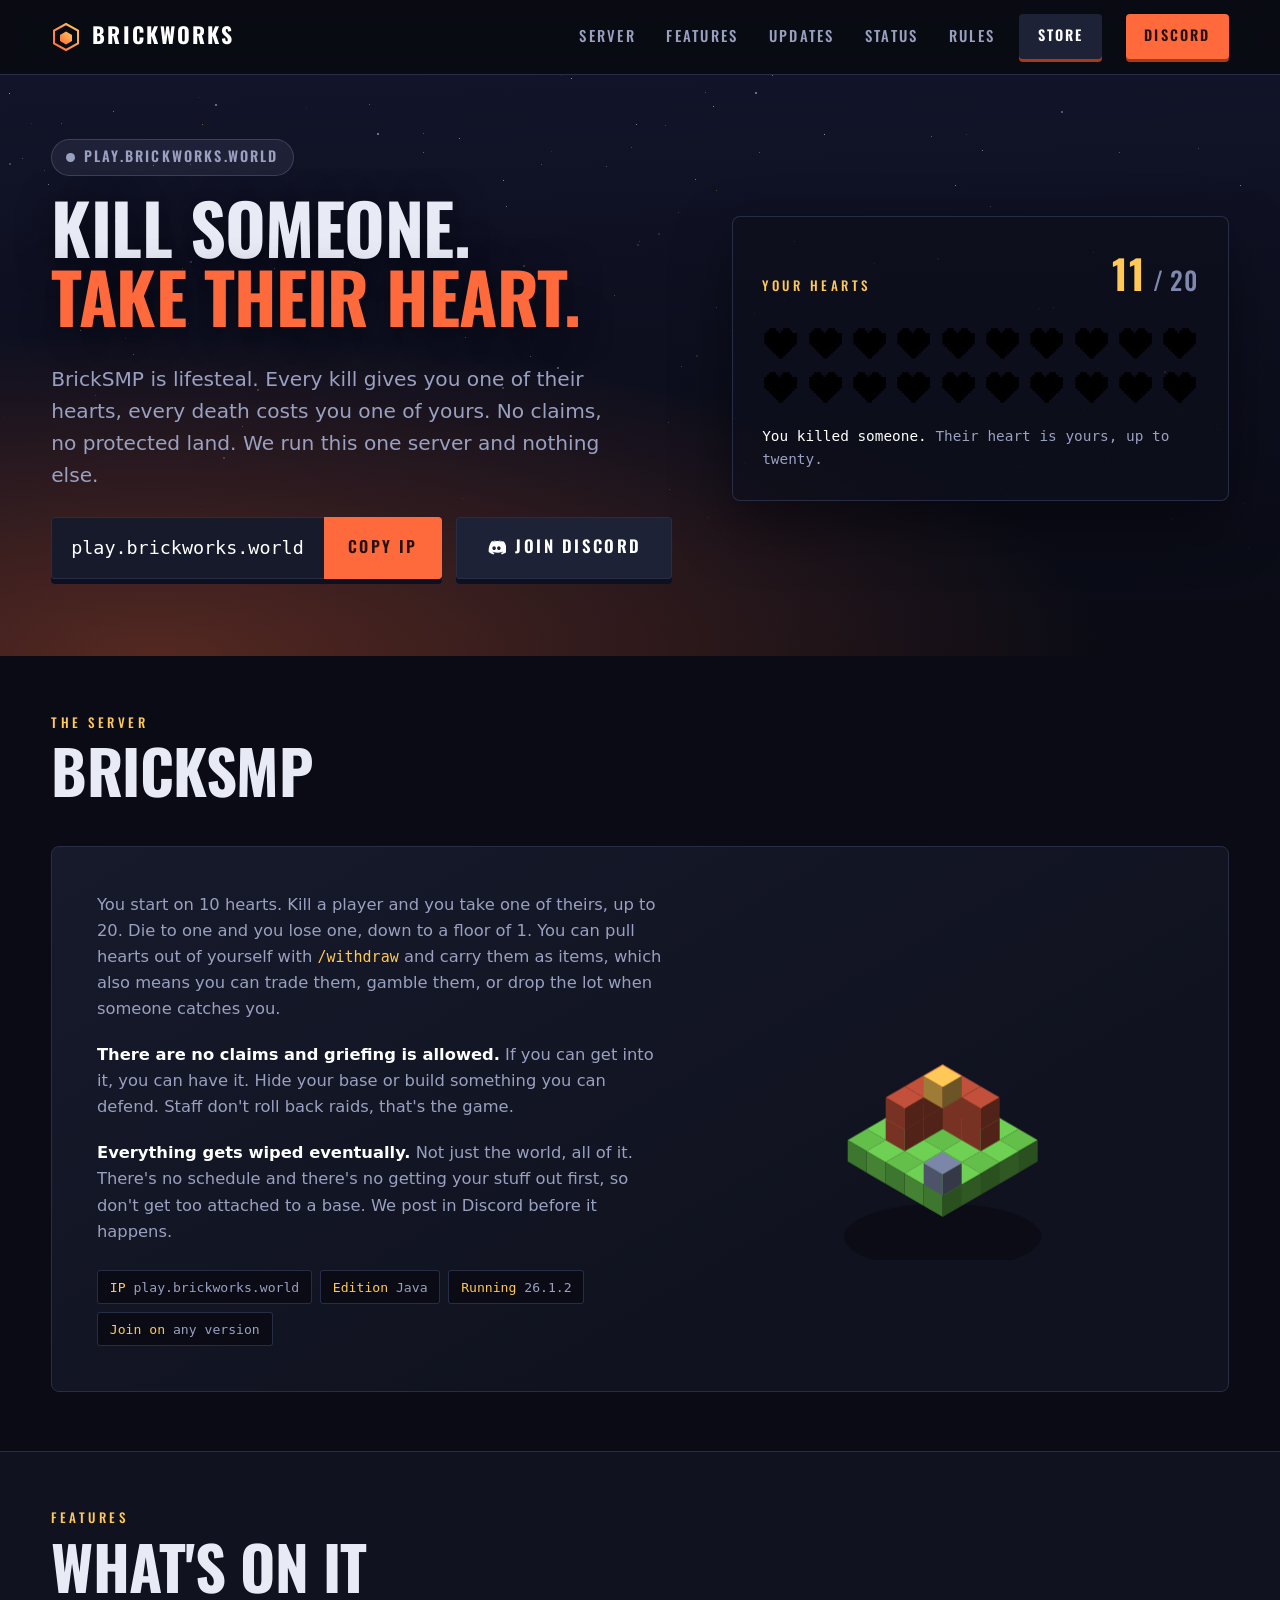
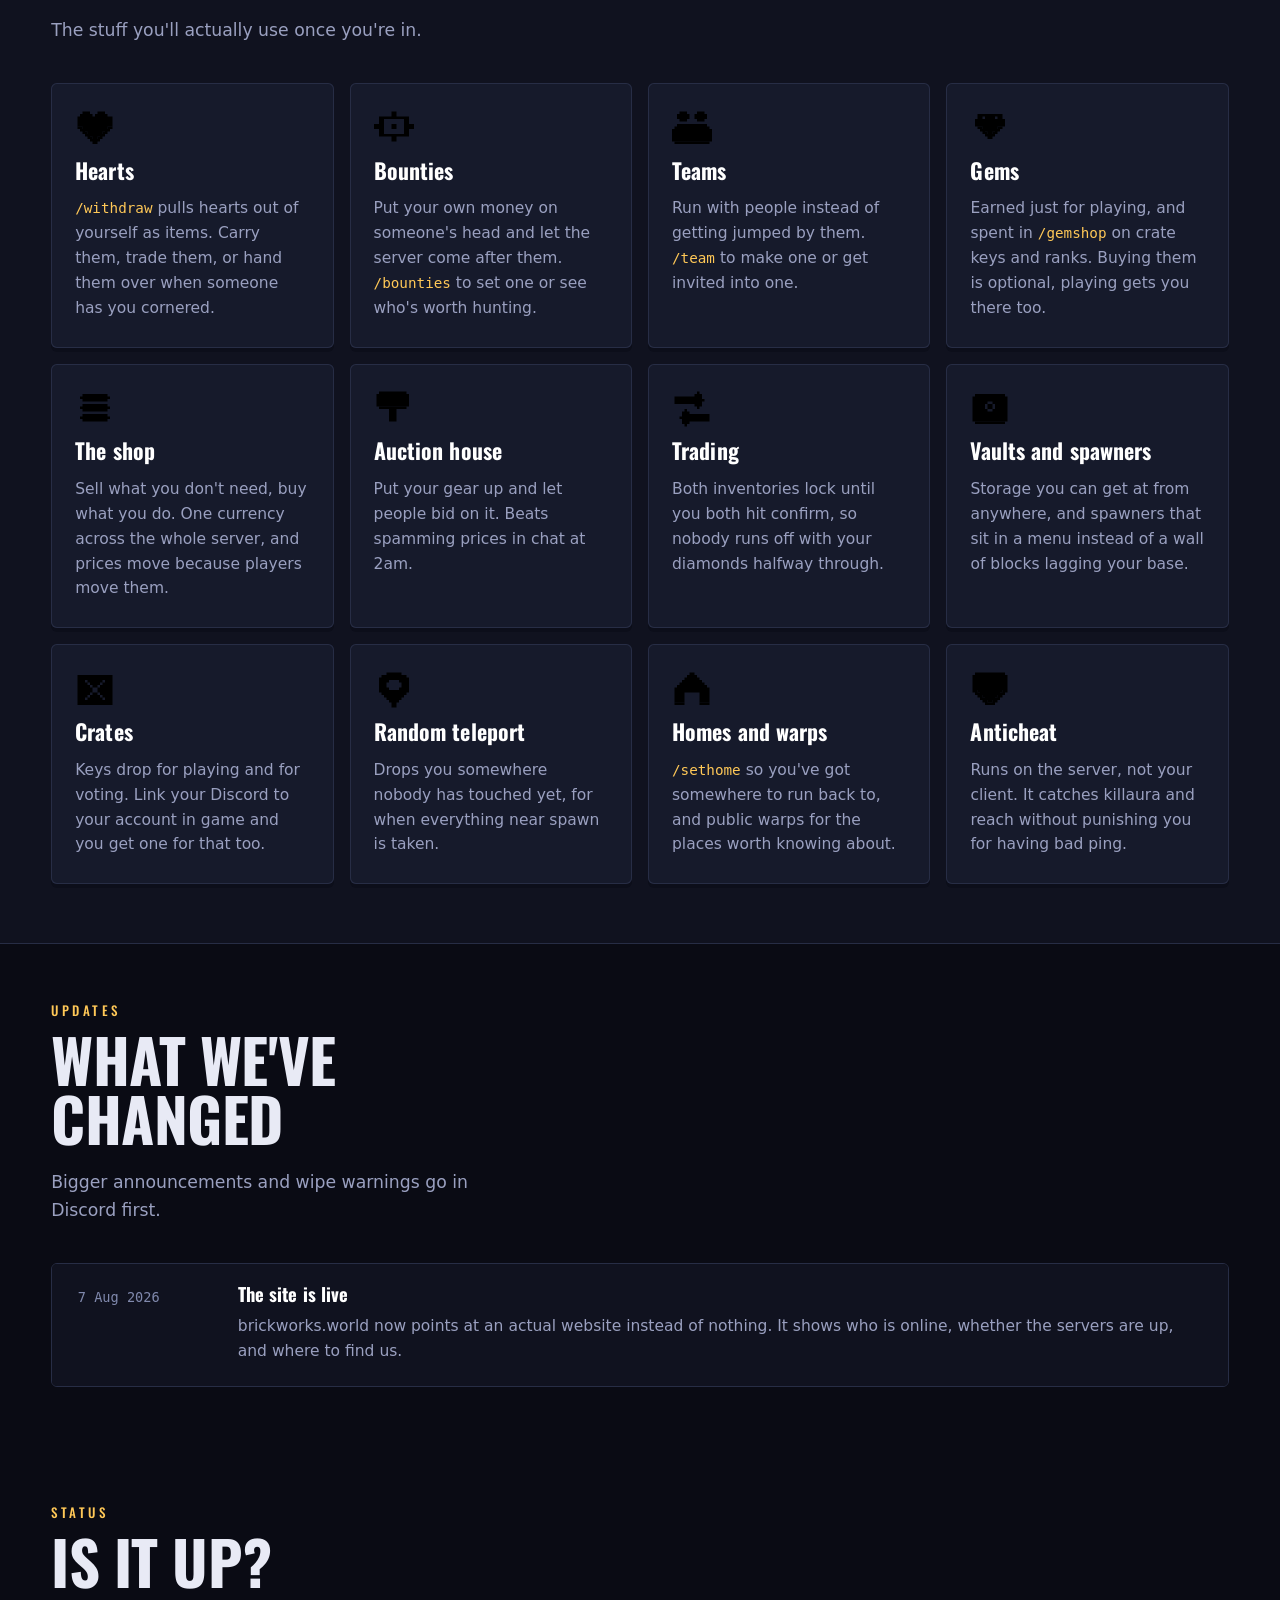
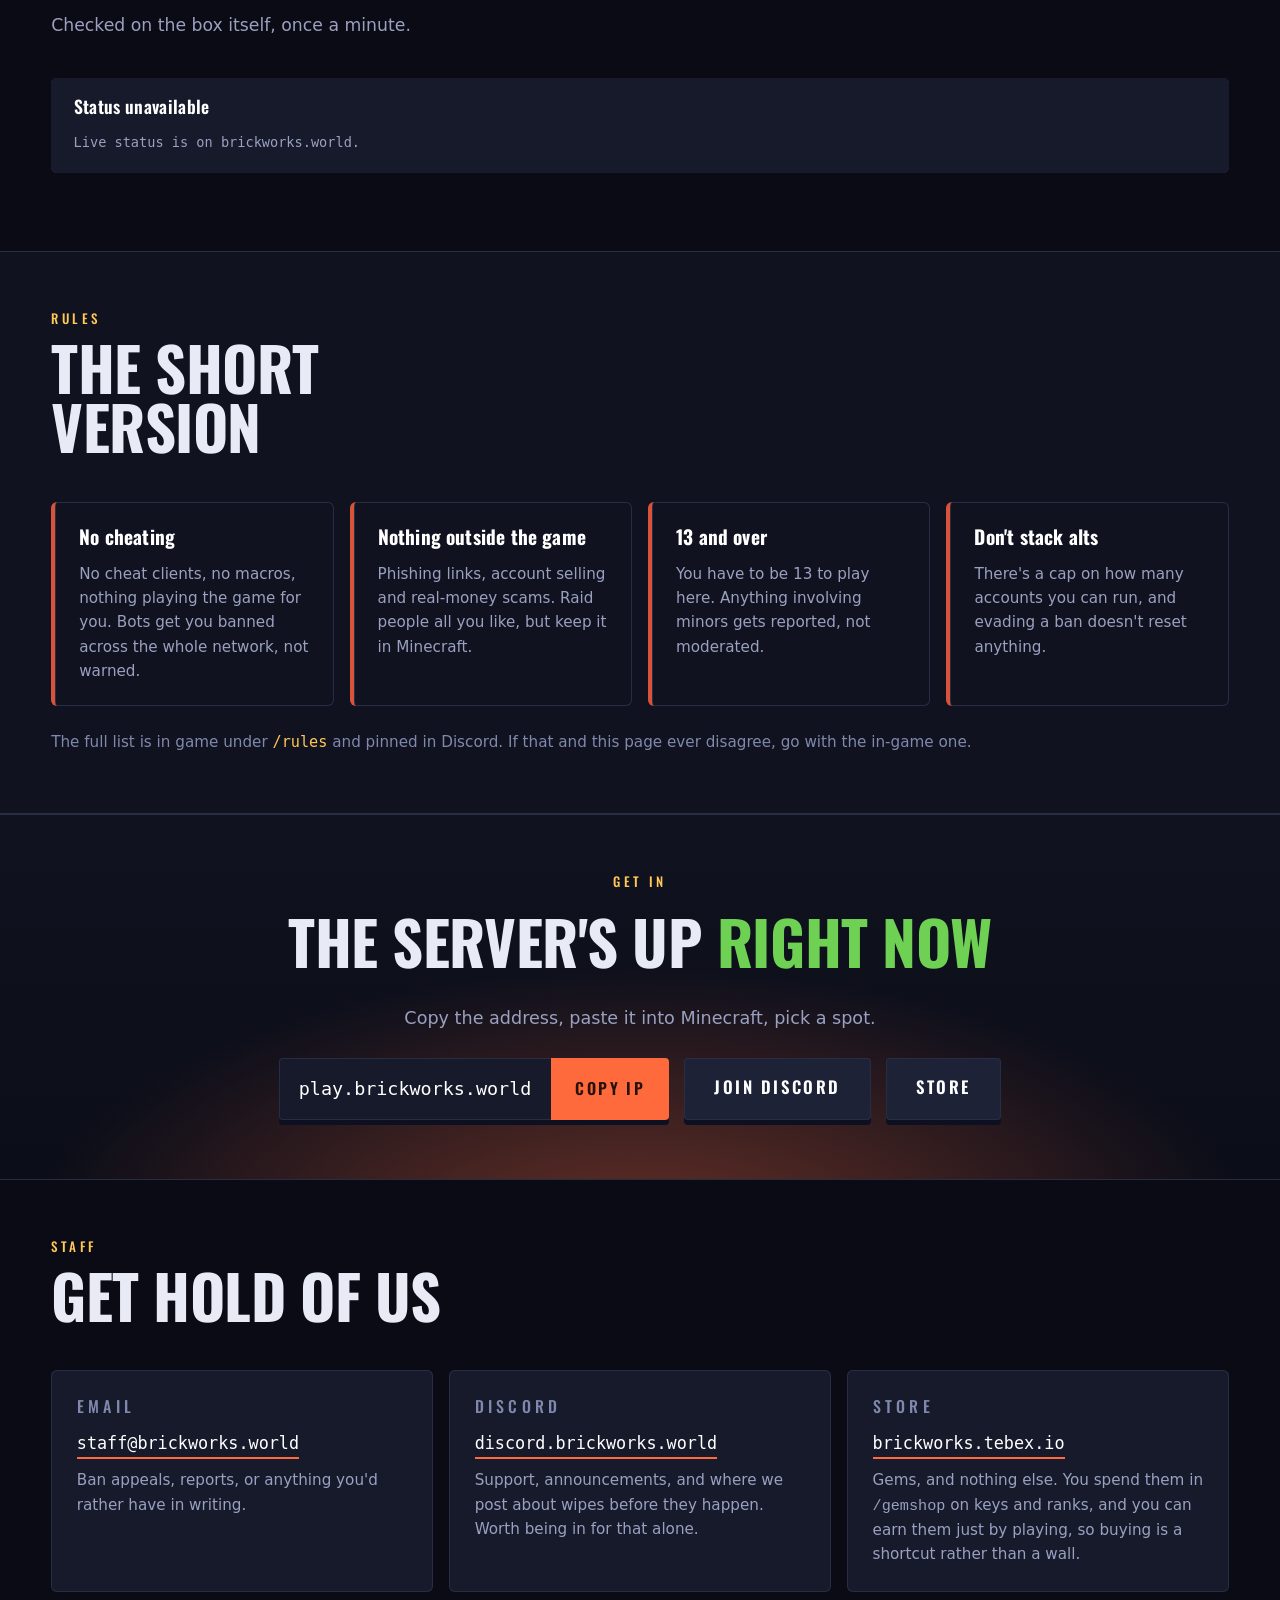
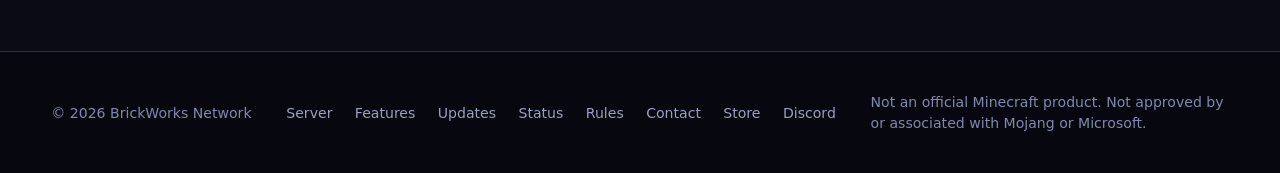
==== commit d5c14962: "Give the headings a display face that was actually drawn The old one was Nimbus Sans Narrow Bold — a" ====
--- a/index.html
+++ b/index.html
@@ -18,10 +18,18 @@
 <link rel="preload" href="fonts/bw-display.woff2" as="font" type="font/woff2" crossorigin>
 
 <style>
+/* Oswald, subset, with its weight axis kept so the display face can be heavy
+   in a headline and calm in a nav label. It draws narrower and much taller
+   than the face it replaced, so size-adjust puts the caps back on the widths
+   this page was laid out against — every font-size below still means what it
+   meant — and the metric overrides stop its very tall default line box from
+   inflating buttons and flex rows. The taller caps are the point: the
+   headline gets denser without getting wider. */
 @font-face{
   font-family:"BW Display";
   src:url("fonts/bw-display.woff2") format("woff2");
-  font-weight:700;font-style:normal;font-display:swap;
+  font-weight:500 700;font-style:normal;font-display:swap;
+  size-adjust:105%;ascent-override:86%;descent-override:20%;line-gap-override:0%;
 }
 
 /* This page commits to one visual world — dusk over the server. Every colour
@@ -48,7 +56,7 @@
   --violet:#8B5CF6;
   --brick:#D9533B;
 
-  --display:"BW Display","Helvetica Neue Condensed","Arial Narrow",system-ui,sans-serif;
+  --display:"BW Display",Oswald,"Helvetica Neue Condensed","Arial Narrow",system-ui,sans-serif;
   --body:ui-sans-serif,system-ui,-apple-system,"Segoe UI",Roboto,"Helvetica Neue",Arial,sans-serif;
   --mono:ui-monospace,SFMono-Regular,Menlo,Consolas,"DejaVu Sans Mono",monospace;
 
@@ -69,17 +77,21 @@
 
 /* The display face shouts, so only the two loudest levels use it uppercase:
    headlines and kickers. Sub-heads keep the face and drop the shouting. */
-h1,h2,h3{font-family:var(--display);font-weight:700;margin:0;line-height:.92}
+h1,h2,h3{font-family:var(--display);font-weight:700;margin:0;line-height:1.03}
 h1,h2{text-transform:uppercase}
-h1{font-size:clamp(2.5rem,.95rem + 4.7vw,4.15rem);letter-spacing:-.012em}
-h2{font-size:clamp(2.1rem,1.2rem + 3vw,3.6rem);letter-spacing:-.012em}
-h3{font-size:1.3rem;letter-spacing:.005em;line-height:1.05}
+h1{font-size:clamp(2.5rem,.95rem + 4.7vw,4.15rem);letter-spacing:-.008em}
+h2{font-size:clamp(2.1rem,1.2rem + 3vw,3.6rem);letter-spacing:-.008em}
+h3{font-size:1.3rem;letter-spacing:.005em;line-height:1.15}
 .hot{color:var(--ember)}
 .up{color:var(--grass)}
 .kicker{
   font-family:var(--display);font-size:.78rem;letter-spacing:.28em;
   text-transform:uppercase;color:var(--kiln);margin:0;
 }
+/* Everything else in the display face lands on the 500 floor, which is where
+   tracked labels and nav links want to be. These four have to carry more. */
+.btn,.ip button,.pill,.svc-name{font-weight:600}
+.brand span{font-weight:700}
 .wrap{max-width:var(--wrap);margin:0 auto;padding-inline:var(--pad)}
 .skip{position:absolute;left:-9999px;top:0;background:var(--panel);color:var(--white);
   padding:.8rem 1.1rem;z-index:99;font-family:var(--display);letter-spacing:.16em}
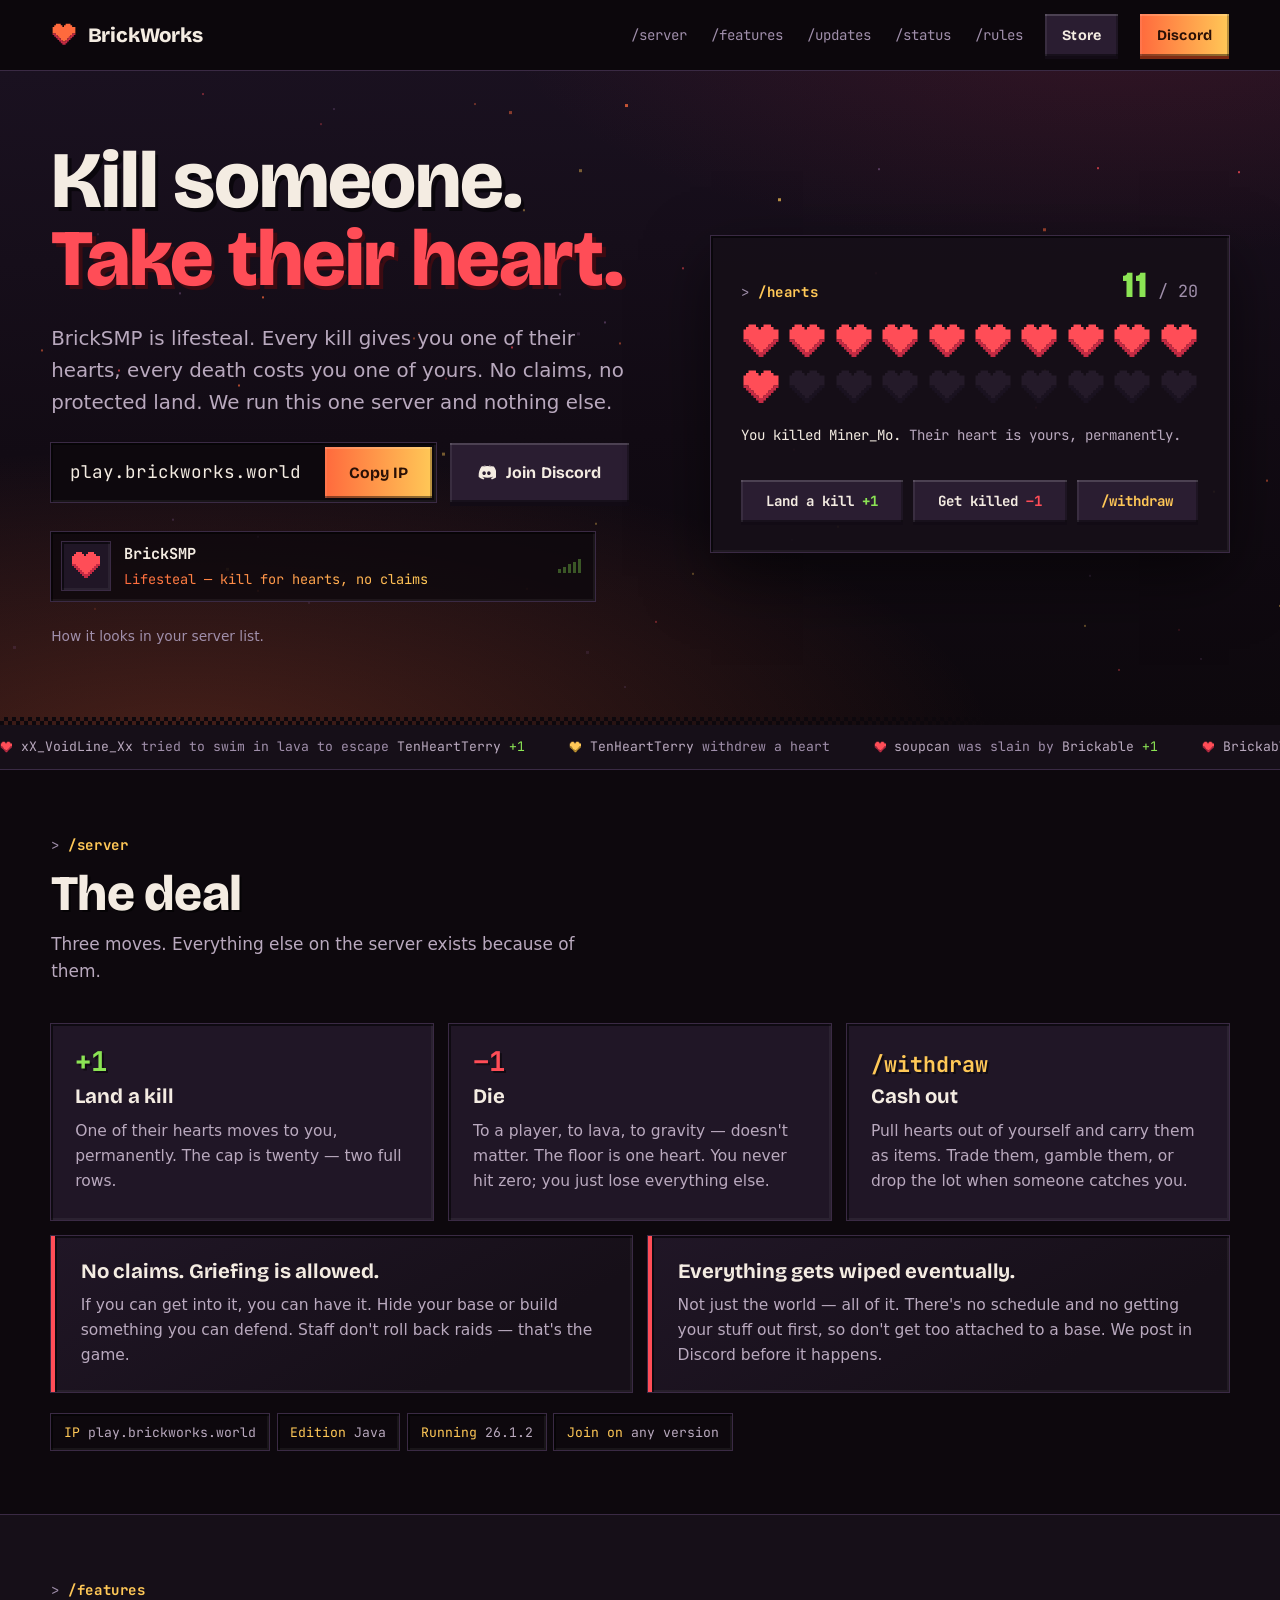
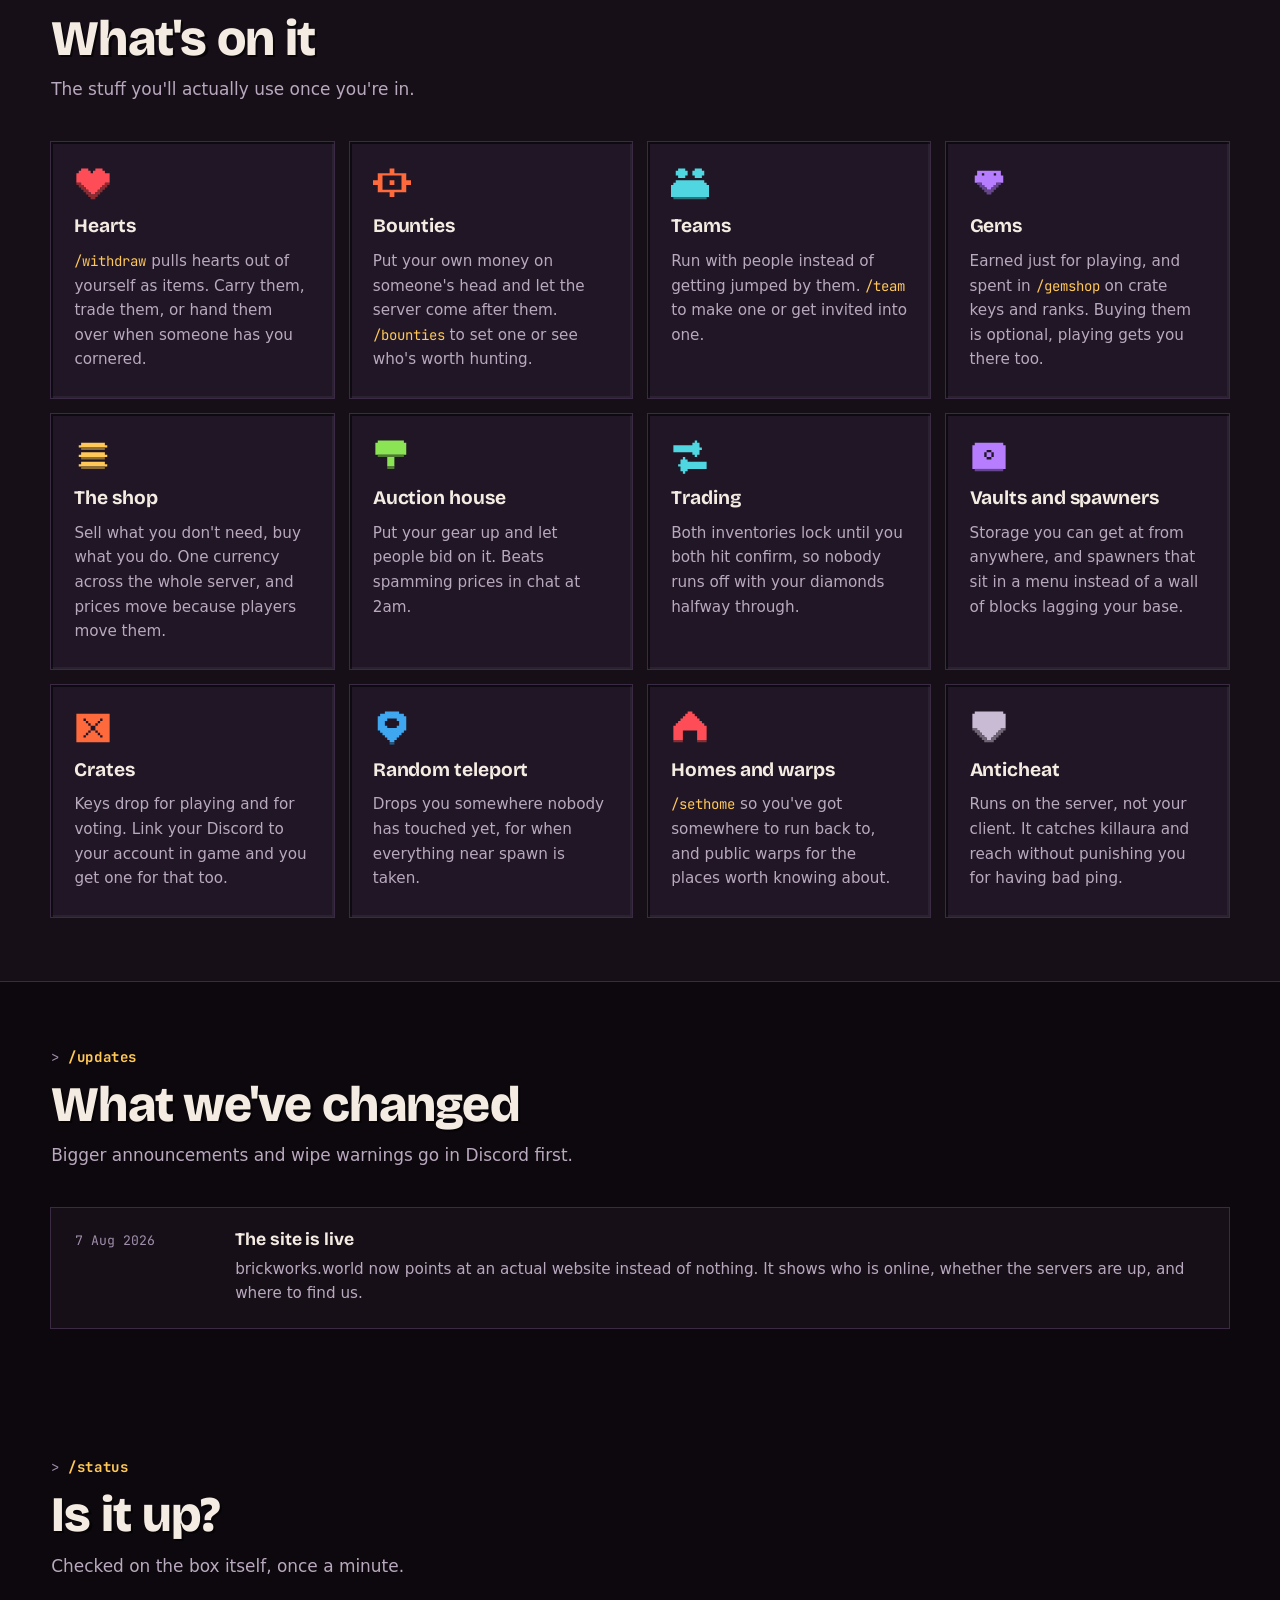
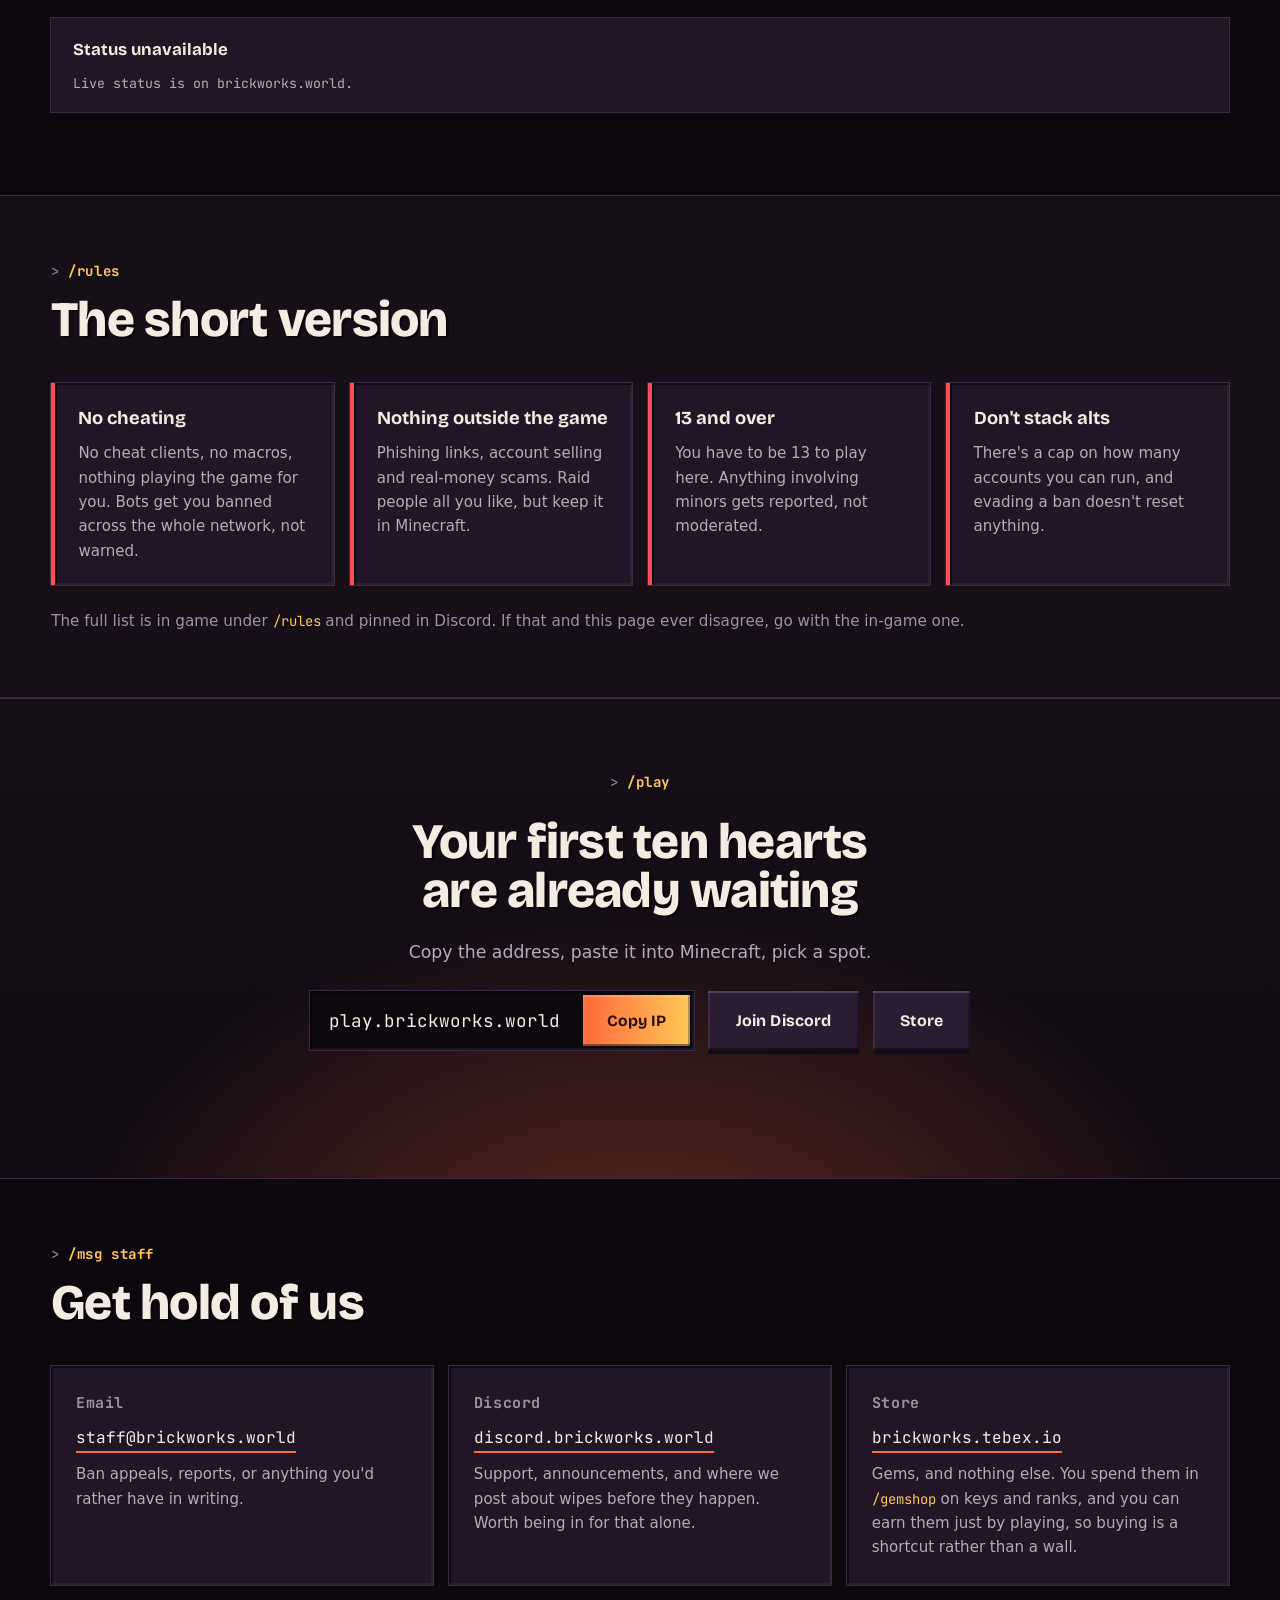
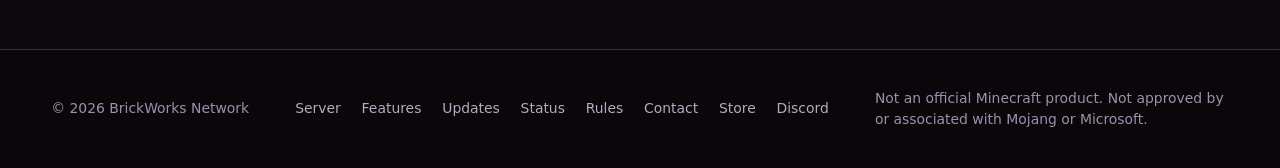
==== commit 0d5f284d: "Overhaul: draw the site in the game's own UI language The page now commits fully to the world of the" ====
--- a/index.html
+++ b/index.html
@@ -5,7 +5,7 @@
 <title>BrickWorks Network — BrickSMP Lifesteal</title>
 <meta name="description" content="BrickSMP is a Java lifesteal server. Take a heart for every kill, lose one for every death, no claims and no protected land. play.brickworks.world">
 <meta name="viewport" content="width=device-width, initial-scale=1">
-<meta name="theme-color" content="#0A0B14">
+<meta name="theme-color" content="#0D080D">
 <meta property="og:title" content="BrickSMP — Java lifesteal on the BrickWorks Network">
 <meta property="og:description" content="Kill someone, take their heart. No claims, no protected land. play.brickworks.world">
 <meta property="og:type" content="website">
@@ -15,355 +15,15 @@
 <meta property="og:image:height" content="630">
 <meta property="og:image:alt" content="Kill someone. Take their heart. Six of ten hearts filled, and the address play.brickworks.world.">
 <meta name="twitter:card" content="summary_large_image">
+<link rel="icon" href="data:image/svg+xml,%3Csvg xmlns='http://www.w3.org/2000/svg' viewBox='0 0 16 16'%3E%3Cpath fill='%23FF4D57' d='M3 1h3v1h-3zM9 1h3v1h-3zM2 2h5v1h-5zM8 2h5v1h-5zM1 3h14v1h-14zM1 4h14v1h-14zM1 5h14v1h-14zM1 6h14v1h-14zM3 7h10v1h-10zM4 8h8v1h-8zM5 9h6v1h-6zM6 10h4v1h-4zM7 11h2v1h-2z'/%3E%3Cpath fill='%23C42B44' d='M1 7h2v1h-2zM13 7h2v1h-2zM2 8h2v1h-2zM12 8h2v1h-2zM3 9h2v1h-2zM11 9h2v1h-2zM4 10h2v1h-2zM10 10h2v1h-2zM5 11h2v1h-2zM9 11h2v1h-2zM6 12h4v1h-4zM7 13h2v1h-2z'/%3E%3C/svg%3E">
 <link rel="preload" href="fonts/bw-display.woff2" as="font" type="font/woff2" crossorigin>
-
-<style>
-/* Oswald, subset, with its weight axis kept so the display face can be heavy
-   in a headline and calm in a nav label. It draws narrower and much taller
-   than the face it replaced, so size-adjust puts the caps back on the widths
-   this page was laid out against — every font-size below still means what it
-   meant — and the metric overrides stop its very tall default line box from
-   inflating buttons and flex rows. The taller caps are the point: the
-   headline gets denser without getting wider. */
-@font-face{
-  font-family:"BW Display";
-  src:url("fonts/bw-display.woff2") format("woff2");
-  font-weight:500 700;font-style:normal;font-display:swap;
-  size-adjust:105%;ascent-override:86%;descent-override:20%;line-gap-override:0%;
-}
-
-/* This page commits to one visual world — dusk over the server. Every colour
-   is painted explicitly so it holds on any host background, light or dark. */
-:root{
-  --night:#0A0B14;
-  --night-2:#10121F;
-  --panel:#161A2B;
-  --panel-2:#1D2237;
-  --edge:#272D45;
-  --edge-hot:#3A3252;
-
-  --white:#FFFFFF;
-  --text:#E8EAF5;
-  --dim:#9AA0C0;
-  /* --faint carries small text (labels, footer), so it has to clear 4.5:1
-     on both --night and --panel. #6C7396 did not. */
-  --faint:#8089AD;
-
-  --ember:#FF6A3D;
-  --kiln:#FFC857;
-  --grass:#6FD154;
-  --diamond:#4FD6E0;
-  --violet:#8B5CF6;
-  --brick:#D9533B;
-
-  --display:"BW Display",Oswald,"Helvetica Neue Condensed","Arial Narrow",system-ui,sans-serif;
-  --body:ui-sans-serif,system-ui,-apple-system,"Segoe UI",Roboto,"Helvetica Neue",Arial,sans-serif;
-  --mono:ui-monospace,SFMono-Regular,Menlo,Consolas,"DejaVu Sans Mono",monospace;
-
-  --pad:clamp(1.15rem,4vw,3.5rem);
-  --wrap:82rem;
-}
-
-*{box-sizing:border-box}
-html{scroll-behavior:smooth}
-body{
-  margin:0;background:var(--night);color:var(--text);
-  font-family:var(--body);font-size:1.02rem;line-height:1.6;
-  -webkit-font-smoothing:antialiased;overflow-x:hidden;
-}
-a{color:inherit}
-p{margin:0}
-:focus-visible{outline:3px solid var(--kiln);outline-offset:3px}
-
-/* The display face shouts, so only the two loudest levels use it uppercase:
-   headlines and kickers. Sub-heads keep the face and drop the shouting. */
-h1,h2,h3{font-family:var(--display);font-weight:700;margin:0;line-height:1.03}
-h1,h2{text-transform:uppercase}
-h1{font-size:clamp(2.5rem,.95rem + 4.7vw,4.15rem);letter-spacing:-.008em}
-h2{font-size:clamp(2.1rem,1.2rem + 3vw,3.6rem);letter-spacing:-.008em}
-h3{font-size:1.3rem;letter-spacing:.005em;line-height:1.15}
-.hot{color:var(--ember)}
-.up{color:var(--grass)}
-.kicker{
-  font-family:var(--display);font-size:.78rem;letter-spacing:.28em;
-  text-transform:uppercase;color:var(--kiln);margin:0;
-}
-/* Everything else in the display face lands on the 500 floor, which is where
-   tracked labels and nav links want to be. These four have to carry more. */
-.btn,.ip button,.pill,.svc-name{font-weight:600}
-.brand span{font-weight:700}
-.wrap{max-width:var(--wrap);margin:0 auto;padding-inline:var(--pad)}
-.skip{position:absolute;left:-9999px;top:0;background:var(--panel);color:var(--white);
-  padding:.8rem 1.1rem;z-index:99;font-family:var(--display);letter-spacing:.16em}
-.skip:focus{left:.5rem;top:.5rem}
-
-/* ── Buttons ─────────────────────────────────────────────────────────── */
-.btn{
-  display:inline-flex;align-items:center;justify-content:center;gap:.6rem;
-  font-family:var(--display);font-size:1rem;letter-spacing:.16em;text-transform:uppercase;
-  padding:1.15rem 1.9rem;text-decoration:none;border:0;cursor:pointer;
-  border-radius:4px;white-space:nowrap;
-  transition:transform .12s ease,box-shadow .12s ease,background .15s ease;
-}
-.btn-hot{
-  background:var(--ember);color:#26120A;
-  box-shadow:0 5px 0 #A83A16, 0 14px 30px rgba(255,106,61,.28);
-}
-.btn-hot:hover{transform:translateY(2px);box-shadow:0 3px 0 #A83A16,0 10px 22px rgba(255,106,61,.28)}
-.btn-hot:active{transform:translateY(5px);box-shadow:0 0 0 #A83A16}
-.btn-cool{
-  background:var(--panel-2);color:var(--white);
-  box-shadow:0 5px 0 #0D1020, inset 0 0 0 1px var(--edge);
-}
-.btn-cool:hover{background:#232941;transform:translateY(2px);box-shadow:0 3px 0 #0D1020,inset 0 0 0 1px var(--edge-hot)}
-.btn-cool:active{transform:translateY(5px);box-shadow:0 0 0 #0D1020,inset 0 0 0 1px var(--edge)}
-
-/* IP field ---------------------------------------------------------- */
-.ip{
-  display:flex;align-items:stretch;border-radius:4px;overflow:hidden;
-  background:var(--panel);box-shadow:0 5px 0 #0D1020,inset 0 0 0 1px var(--edge);
-}
-.ip code{
-  font-family:var(--mono);font-size:clamp(.95rem,.9rem + .35vw,1.15rem);
-  display:flex;align-items:center;padding:0 1.25rem;color:var(--white);white-space:nowrap;
-}
-.ip button{
-  font-family:var(--display);font-size:.95rem;letter-spacing:.16em;text-transform:uppercase;
-  border:0;cursor:pointer;padding:1.15rem 1.5rem;
-  background:var(--ember);color:#26120A;
-  transition:filter .15s ease;
-}
-.ip button:hover{filter:brightness(1.1)}
-.ip button[data-done]{background:var(--grass);color:#0B2408}
-
-/* ── Header ──────────────────────────────────────────────────────────── */
-.top{
-  position:sticky;top:0;z-index:20;
-  background:rgba(10,11,20,.82);backdrop-filter:blur(12px);
-  border-bottom:1px solid var(--edge);
-}
-.top .wrap{display:flex;align-items:center;gap:1.5rem;height:4.6rem}
-.brand{display:flex;align-items:center;gap:.7rem;text-decoration:none;margin-right:auto}
-.brand span{font-family:var(--display);font-size:1.3rem;letter-spacing:.1em;text-transform:uppercase;color:var(--white)}
-.top nav{display:flex;gap:1.9rem}
-.top nav a{
-  font-family:var(--display);font-size:.88rem;letter-spacing:.16em;text-transform:uppercase;
-  text-decoration:none;color:var(--dim);transition:color .15s ease;
-}
-.top nav a:hover{color:var(--white)}
-.top .btn{padding:.72rem 1.15rem;font-size:.85rem;box-shadow:0 3px 0 #A83A16}
-/* Narrow screens keep the section links — they drop below the brand and
-   scroll sideways rather than disappearing behind a menu button. */
-@media (max-width:900px){
-  .top .wrap{flex-wrap:wrap;height:auto;padding-block:.85rem;gap:.75rem 1rem}
-  .top nav{
-    order:3;width:100%;gap:1.4rem;overflow-x:auto;
-    padding-bottom:.15rem;scrollbar-width:none;
-  }
-  .top nav::-webkit-scrollbar{display:none}
-  .top nav a{white-space:nowrap}
-  .brand{margin-right:auto}
-}
-@media (max-width:420px){.top .btn-cool{display:none}}
-
-/* ── Hero ────────────────────────────────────────────────────────────── */
-.hero{position:relative;isolation:isolate;overflow:hidden;
-  background:
-    radial-gradient(120% 90% at 12% 100%,rgba(255,106,61,.30) 0%,rgba(255,106,61,0) 62%),
-    linear-gradient(178deg,#12142A 0%,#0C0E1C 58%,var(--night) 100%);
-}
-#sky{position:absolute;inset:0;width:100%;height:100%;z-index:0;display:block}
-.hero .wrap{
-  position:relative;z-index:2;
-  display:grid;grid-template-columns:minmax(0,1.12fr) minmax(0,.88fr);
-  gap:clamp(1.5rem,4vw,3rem);align-items:center;
-  padding-block:clamp(2.5rem,5vw,4.25rem) clamp(3rem,6vw,5rem);
-}
-.hero-copy{display:flex;flex-direction:column;align-items:flex-start;gap:1.55rem;min-width:0}
-.hero h1{text-shadow:0 6px 34px rgba(0,0,0,.5)}
-.hero p.sell{font-size:clamp(1.06rem,1rem + .45vw,1.26rem);color:var(--dim);max-width:44ch}
-.hero p.sell b{color:var(--white);font-weight:600}
-.cta{display:flex;flex-wrap:wrap;gap:.9rem}
-
-.live{display:flex;align-items:center;gap:.85rem;flex-wrap:wrap}
-.pill{
-  display:inline-flex;align-items:center;gap:.55rem;
-  font-family:var(--display);font-size:.85rem;letter-spacing:.16em;text-transform:uppercase;
-  padding:.5rem .95rem;border-radius:999px;
-  background:rgba(111,209,84,.12);color:var(--grass);box-shadow:inset 0 0 0 1px rgba(111,209,84,.35);
-}
-.pill.off{background:rgba(154,160,192,.1);color:var(--dim);box-shadow:inset 0 0 0 1px rgba(154,160,192,.25)}
-.pulse{width:.55rem;height:.55rem;border-radius:50%;background:currentColor;
-  box-shadow:0 0 0 0 currentColor;animation:pulse 2.4s ease-out infinite}
-@keyframes pulse{70%{box-shadow:0 0 0 .6rem transparent}100%{box-shadow:0 0 0 0 transparent}}
-.heads{display:flex;padding-left:.45rem}
-.heads img{
-  width:2.1rem;height:2.1rem;margin-left:-.45rem;border-radius:3px;
-  image-rendering:pixelated;box-shadow:0 0 0 2px var(--night-2);background:var(--panel);
-}
-/* The heart ledger — the one thing this server is, drawn as the game draws
-   it: ten hearts a row, filled or hollow, and hearts crossing between them. */
-.ledger{
-  min-width:0;background:rgba(13,15,27,.72);border-radius:8px;
-  box-shadow:inset 0 0 0 1px var(--edge),0 24px 60px rgba(0,0,0,.45);
-  padding:clamp(1.25rem,2.5vw,1.9rem);display:flex;flex-direction:column;gap:1.1rem;
-}
-.ledger-top{display:flex;align-items:baseline;justify-content:space-between;gap:1rem}
-.count{font-family:var(--display);font-size:1.5rem;color:var(--faint);
-  font-variant-numeric:tabular-nums;letter-spacing:.04em}
-.count b{font-size:2.4rem;color:var(--white);transition:color .3s ease}
-.count b[data-gain]{color:var(--kiln)}
-.count b[data-loss]{color:var(--brick)}
-.hearts{display:grid;grid-template-columns:repeat(10,1fr);gap:.45rem}
-.hearts span{--f:#1B2033;--s:#14182A;display:block;aspect-ratio:1}
-.hearts span[data-on]{--f:var(--ember);--s:var(--brick)}
-.hearts span[data-in]{--f:var(--kiln);--s:#C79A2E}
-.hearts span[data-out]{--f:#3A2230;--s:#2A1926}
-.hearts svg{display:block;width:100%;height:100%}
-.hearts .a{fill:var(--f);transition:fill .3s ease}
-.hearts .b{fill:var(--s);transition:fill .3s ease}
-.ledger-note{font-family:var(--mono);font-size:.9rem;color:var(--dim);min-height:2.7em}
-.ledger-note b{color:var(--white);font-weight:400}
-@media (max-width:960px){
-  .hero .wrap{grid-template-columns:1fr}
-  .ledger{order:-1}
-}
-
-/* ── Sections ────────────────────────────────────────────────────────── */
-section{padding-block:clamp(3rem,4.6vw,4.5rem)}
-/* Banded grounds so six sections don't read as one unbroken field */
-#features,#rules{background:var(--night-2);border-block:1px solid var(--edge)}
-.head{display:flex;flex-direction:column;gap:.85rem;margin-bottom:clamp(1.75rem,3vw,2.5rem);max-width:44ch}
-.head p.sub{color:var(--dim);font-size:1.08rem}
-
-/* Showcase ------------------------------------------------------------ */
-.show{
-  display:grid;grid-template-columns:minmax(0,1fr) minmax(0,.85fr);
-  gap:clamp(1.5rem,3vw,3rem);align-items:center;
-  background:linear-gradient(150deg,var(--panel) 0%,var(--night-2) 70%);
-  border:1px solid var(--edge);border-radius:8px;overflow:hidden;
-  padding:clamp(1.5rem,3.5vw,3.25rem);
-}
-.show-copy{display:flex;flex-direction:column;gap:1.25rem;min-width:0}
-.show-copy p{color:var(--dim)}
-.show-copy p b{color:var(--white);font-weight:600}
-.show-copy code,.tile code{font-family:var(--mono);font-size:.92em;color:var(--kiln)}
-.tags{display:flex;flex-wrap:wrap;gap:.5rem;margin-top:.35rem}
-.tag{
-  font-family:var(--mono);font-size:.82rem;padding:.4rem .8rem;border-radius:3px;
-  background:var(--night);color:var(--dim);box-shadow:inset 0 0 0 1px var(--edge);
-}
-.tag b{color:var(--kiln);font-weight:400}
-#plot{width:100%;height:clamp(15rem,22vw,19rem);display:block}
-@media (max-width:860px){.show{grid-template-columns:1fr}.show-art{order:-1}}
-
-/* Feature tiles -------------------------------------------------------- */
-.tiles{display:grid;grid-template-columns:repeat(auto-fit,minmax(15.5rem,1fr));gap:1rem;list-style:none;margin:0;padding:0}
-.tile{
-  background:var(--panel);border-radius:6px;padding:1.6rem 1.5rem 1.7rem;
-  box-shadow:inset 0 0 0 1px var(--edge),0 4px 0 #0C0E1A;
-  display:flex;flex-direction:column;gap:.75rem;
-  transition:transform .14s ease,box-shadow .14s ease,background .14s ease;
-}
-.tile:hover{transform:translateY(-4px);background:var(--panel-2);
-  box-shadow:inset 0 0 0 1px var(--edge-hot),0 10px 0 #0C0E1A,0 16px 34px rgba(0,0,0,.4)}
-.tile h3{color:var(--white)}
-.tile p{color:var(--dim);font-size:.97rem}
-/* Icons share the hearts' pixel grid, so the whole page draws in one language */
-.ico{width:40px;height:40px;flex:none;display:block;image-rendering:pixelated}
-.ico .a{fill:var(--c)}
-.ico .b{fill:color-mix(in srgb,var(--c) 52%,#05060C)}
-.sprite{position:absolute;width:0;height:0;overflow:hidden}
-
-/* Updates -------------------------------------------------------------- */
-.log{list-style:none;margin:0;padding:0;display:flex;flex-direction:column;gap:1px;
-  background:var(--edge);border:1px solid var(--edge);border-radius:6px;overflow:hidden}
-.entry{background:var(--night-2);padding:1.4rem 1.6rem;display:grid;
-  grid-template-columns:8.5rem minmax(0,1fr);gap:.35rem 1.5rem;align-items:baseline}
-.entry time{font-family:var(--mono);font-size:.85rem;color:var(--faint);white-space:nowrap}
-.entry h3{color:var(--white);font-size:1.1rem}
-.entry p{grid-column:2;color:var(--dim);font-size:.97rem}
-@media (max-width:640px){
-  .entry{grid-template-columns:1fr}
-  .entry p{grid-column:1}
-}
-
-/* Status ----------------------------------------------------------------
-   One strip, not a fourth grid of cards: four services is a reading, not a
-   layout. */
-.svcs{list-style:none;margin:0;padding:0;display:flex;flex-wrap:wrap;gap:1px;
-  background:var(--edge);border-radius:6px;overflow:hidden;
-  box-shadow:inset 0 0 0 1px var(--edge)}
-.svc{background:var(--panel);padding:1.15rem 1.4rem;flex:1 1 13rem;
-  display:flex;align-items:baseline;gap:.6rem;flex-wrap:wrap}
-.svc-name{font-family:var(--display);font-size:1.05rem;color:var(--white);
-  letter-spacing:.02em;margin-right:auto}
-.dot-s{display:inline-flex;align-items:center;gap:.45rem;font-family:var(--mono);
-  font-size:.78rem;color:var(--faint);white-space:nowrap}
-.dot-s::before{content:"";width:.55rem;height:.55rem;border-radius:50%;
-  background:var(--faint);flex:none;transform:translateY(1px)}
-.svc[data-up="yes"] .dot-s{color:var(--grass)}
-.svc[data-up="yes"] .dot-s::before{background:var(--grass);
-  box-shadow:0 0 0 3px rgba(111,209,84,.18)}
-.svc[data-up="no"] .dot-s{color:var(--brick)}
-.svc[data-up="no"] .dot-s::before{background:var(--brick);
-  box-shadow:0 0 0 3px rgba(217,83,59,.18)}
-.svc .plain{flex-basis:100%;font-family:var(--mono);font-size:.85rem;color:var(--dim)}
-.stamp{margin-top:1.25rem;color:var(--faint);font-size:.88rem;font-family:var(--mono)}
-
-/* Conduct -------------------------------------------------------------- */
-.rules{display:grid;grid-template-columns:repeat(auto-fit,minmax(15.5rem,1fr));gap:1rem;list-style:none;margin:0;padding:0}
-.rule{
-  border-radius:6px;padding:1.4rem 1.5rem;background:var(--night-2);
-  box-shadow:inset 0 0 0 1px var(--edge);border-left:4px solid var(--brick);
-  display:flex;flex-direction:column;gap:.5rem;
-}
-.rule b{font-family:var(--display);font-size:1.15rem;letter-spacing:.01em;color:var(--white)}
-.rule p{color:var(--dim);font-size:.95rem}
-.note{margin-top:1.5rem;color:var(--faint);font-size:.95rem}
-.note code{font-family:var(--mono);color:var(--kiln)}
-
-/* Join band ------------------------------------------------------------ */
-.join{
-  position:relative;overflow:hidden;text-align:center;
-  background:
-    radial-gradient(80% 130% at 50% 120%,rgba(255,106,61,.4) 0%,rgba(255,106,61,0) 60%),
-    linear-gradient(180deg,var(--night-2),#0B0D18);
-  border-block:1px solid var(--edge);
-}
-.join .wrap{display:flex;flex-direction:column;align-items:center;gap:1.6rem}
-.join p.sub{color:var(--dim);max-width:44ch;font-size:1.1rem}
-.join .cta{justify-content:center}
-
-/* Contact -------------------------------------------------------------- */
-.contact{display:grid;grid-template-columns:repeat(auto-fit,minmax(17rem,1fr));gap:1rem;margin-top:2rem}
-.card{
-  background:var(--panel);border-radius:6px;padding:1.6rem;
-  box-shadow:inset 0 0 0 1px var(--edge);display:flex;flex-direction:column;gap:.6rem;
-}
-.card .kicker{color:var(--faint)}
-.card a{font-family:var(--mono);font-size:1.05rem;color:var(--white);text-decoration:none;
-  align-self:flex-start;border-bottom:2px solid var(--ember);overflow-wrap:anywhere}
-.card a:hover{color:var(--kiln)}
-.card p{color:var(--dim);font-size:.95rem}
-
-/* Footer --------------------------------------------------------------- */
-footer{border-top:1px solid var(--edge);background:#07080F}
-footer .wrap{display:flex;flex-wrap:wrap;gap:1rem 2rem;align-items:center;
-  justify-content:space-between;padding-block:2.5rem;color:var(--faint);font-size:.88rem}
-footer nav{display:flex;gap:1.4rem}
-footer a{color:var(--dim);text-decoration:none}
-footer a:hover{color:var(--white)}
-footer .legal{max-width:40ch;line-height:1.5}
-
-@media (prefers-reduced-motion:reduce){
-  html{scroll-behavior:auto}
-  *{animation:none!important;transition:none!important}
-}
-</style>
+<link rel="preload" href="fonts/bw-mono.woff2" as="font" type="font/woff2" crossorigin>
+<link rel="stylesheet" href="assets/site.css">
+<script src="assets/site.js" defer></script>
 </head>
 <body>
 
+<!-- Pixel icons, generated by tools/icons.py. '.a' is the main tone, '.b' the shade. -->
 <svg class="sprite" aria-hidden="true" width="0" height="0"><symbol id="i-heart" viewBox="0 0 16 16"><path class="a" d="M3 1h3v1h-3zM9 1h3v1h-3zM2 2h5v1h-5zM8 2h5v1h-5zM1 3h14v1h-14zM1 4h14v1h-14zM1 5h14v1h-14zM1 6h14v1h-14zM3 7h10v1h-10zM4 8h8v1h-8zM5 9h6v1h-6zM6 10h4v1h-4zM7 11h2v1h-2z"/><path class="b" d="M1 7h2v1h-2zM13 7h2v1h-2zM2 8h2v1h-2zM12 8h2v1h-2zM3 9h2v1h-2zM11 9h2v1h-2zM4 10h2v1h-2zM10 10h2v1h-2zM5 11h2v1h-2zM9 11h2v1h-2zM6 12h4v1h-4zM7 13h2v1h-2z"/></symbol><symbol id="i-target" viewBox="0 0 16 16"><path class="a" d="M7 1h2v1h-2zM7 2h2v1h-2zM2 3h12v1h-12zM2 4h2v1h-2zM12 4h2v1h-2zM2 5h2v1h-2zM12 5h2v1h-2zM0 6h4v1h-4zM7 6h2v1h-2zM12 6h4v1h-4zM0 7h4v1h-4zM7 7h2v1h-2zM12 7h4v1h-4zM2 8h2v1h-2zM12 8h2v1h-2zM2 9h2v1h-2zM12 9h2v1h-2zM2 10h12v1h-12zM7 11h2v1h-2zM7 12h2v1h-2z"/></symbol><symbol id="i-team" viewBox="0 0 16 16"><path class="a" d="M3 1h3v1h-3zM10 1h3v1h-3zM2 2h5v1h-5zM9 2h5v1h-5zM2 3h5v1h-5zM9 3h5v1h-5zM3 4h3v1h-3zM10 4h3v1h-3zM2 6h12v1h-12zM1 7h14v1h-14zM0 8h16v1h-16zM0 9h16v1h-16zM0 10h16v1h-16zM0 11h16v1h-16zM0 12h16v1h-16z"/><path class="b" d="M1 13h14v1h-14z"/></symbol><symbol id="i-gem" viewBox="0 0 16 16"><path class="a" d="M3 2h10v1h-10zM3 3h2v1h-2zM6 3h4v1h-4zM11 3h2v1h-2zM2 4h12v1h-12zM2 5h12v1h-12zM2 6h12v1h-12zM5 7h6v1h-6zM6 8h4v1h-4zM7 9h2v1h-2z"/><path class="b" d="M3 7h2v1h-2zM11 7h2v1h-2zM4 8h2v1h-2zM10 8h2v1h-2zM5 9h2v1h-2zM9 9h2v1h-2zM6 10h4v1h-4zM7 11h2v1h-2z"/></symbol><symbol id="i-coins" viewBox="0 0 16 16"><path class="a" d="M3 2h10v1h-10zM2 3h12v1h-12zM3 6h10v1h-10zM2 7h12v1h-12zM3 10h10v1h-10zM2 11h12v1h-12z"/><path class="b" d="M3 4h10v1h-10zM3 8h10v1h-10zM3 12h10v1h-10z"/></symbol><symbol id="i-paddle" viewBox="0 0 16 16"><path class="a" d="M2 1h11v1h-11zM1 2h13v1h-13zM1 3h13v1h-13zM1 4h13v1h-13zM1 5h13v1h-13zM1 6h13v1h-13zM6 8h3v1h-3zM6 9h3v1h-3zM6 10h3v1h-3zM6 11h3v1h-3z"/><path class="b" d="M2 7h11v1h-11zM6 12h3v1h-3z"/></symbol><symbol id="i-swap" viewBox="0 0 16 16"><path class="a" d="M10 1h1v1h-1zM9 2h3v1h-3zM1 3h11v1h-11zM1 4h12v1h-12zM1 5h11v1h-11zM9 6h3v1h-3zM10 7h1v1h-1zM5 8h1v1h-1zM4 9h3v1h-3zM4 10h11v1h-11zM3 11h12v1h-12zM4 12h11v1h-11zM4 13h3v1h-3zM5 14h1v1h-1z"/></symbol><symbol id="i-chest" viewBox="0 0 16 16"><path class="a" d="M2 2h12v1h-12zM1 3h14v1h-14zM1 4h14v1h-14zM1 5h6v1h-6zM9 5h6v1h-6zM1 6h5v1h-5zM7 6h2v1h-2zM10 6h5v1h-5zM1 7h5v1h-5zM7 7h2v1h-2zM10 7h5v1h-5zM1 8h6v1h-6zM9 8h6v1h-6zM1 9h14v1h-14zM1 10h14v1h-14zM1 11h14v1h-14zM1 12h14v1h-14z"/><path class="b" d="M2 13h12v1h-12z"/></symbol><symbol id="i-crate" viewBox="0 0 16 16"><path class="a" d="M1 2h14v1h-14zM1 3h14v1h-14zM1 4h3v1h-3zM5 4h6v1h-6zM12 4h3v1h-3zM1 5h4v1h-4zM6 5h4v1h-4zM11 5h4v1h-4zM1 6h5v1h-5zM7 6h2v1h-2zM10 6h5v1h-5zM1 7h6v1h-6zM9 7h6v1h-6zM1 8h6v1h-6zM9 8h6v1h-6zM1 9h5v1h-5zM7 9h2v1h-2zM10 9h5v1h-5zM1 10h4v1h-4zM6 10h4v1h-4zM11 10h4v1h-4zM1 11h3v1h-3zM5 11h6v1h-6zM12 11h3v1h-3zM1 12h14v1h-14zM1 13h14v1h-14z"/></symbol><symbol id="i-pin" viewBox="0 0 16 16"><path class="a" d="M5 1h6v1h-6zM3 2h10v1h-10zM2 3h12v1h-12zM2 4h4v1h-4zM10 4h4v1h-4zM2 5h3v1h-3zM11 5h3v1h-3zM2 6h3v1h-3zM11 6h3v1h-3zM2 7h4v1h-4zM10 7h4v1h-4zM2 8h12v1h-12zM3 9h10v1h-10zM4 10h8v1h-8zM5 11h6v1h-6zM6 12h4v1h-4zM7 13h2v1h-2z"/><path class="b" d="M7 14h2v1h-2z"/></symbol><symbol id="i-house" viewBox="0 0 16 16"><path class="a" d="M7 1h2v1h-2zM6 2h4v1h-4zM5 3h6v1h-6zM4 4h8v1h-8zM3 5h10v1h-10zM2 6h12v1h-12zM1 7h14v1h-14zM1 8h14v1h-14zM1 9h4v1h-4zM11 9h4v1h-4zM1 10h4v1h-4zM11 10h4v1h-4zM1 11h4v1h-4zM11 11h4v1h-4zM1 12h4v1h-4zM11 12h4v1h-4z"/><path class="b" d="M1 13h4v1h-4zM11 13h4v1h-4z"/></symbol><symbol id="i-shield" viewBox="0 0 16 16"><path class="a" d="M2 1h12v1h-12zM1 2h14v1h-14zM1 3h14v1h-14zM1 4h14v1h-14zM1 5h14v1h-14zM1 6h14v1h-14zM1 7h14v1h-14zM3 8h10v1h-10zM4 9h8v1h-8zM5 10h6v1h-6zM6 11h4v1h-4zM7 12h2v1h-2z"/><path class="b" d="M1 8h2v1h-2zM13 8h2v1h-2zM2 9h2v1h-2zM12 9h2v1h-2zM3 10h2v1h-2zM11 10h2v1h-2zM4 11h2v1h-2zM10 11h2v1h-2zM5 12h2v1h-2zM9 12h2v1h-2zM6 13h4v1h-4z"/></symbol></svg>
 
 <a class="skip" href="#main">Skip to content</a>
@@ -371,21 +31,15 @@
 <header class="top">
   <div class="wrap">
     <a class="brand" href="./">
-      <svg width="30" height="30" viewBox="0 0 30 30" aria-hidden="true">
-        <defs><linearGradient id="bg" x1="0" y1="1" x2="1" y2="0">
-          <stop offset="0" stop-color="#FF6A3D"/><stop offset="1" stop-color="#FFC857"/>
-        </linearGradient></defs>
-        <path d="M15 2 27 8.5v13L15 28 3 21.5v-13Z" fill="none" stroke="url(#bg)" stroke-width="2"/>
-        <path d="M15 9.5 21 13v6l-6 3.5L9 19v-6Z" fill="url(#bg)"/>
-      </svg>
+      <svg class="brand-mark" width="26" height="26" viewBox="0 0 16 16" aria-hidden="true"><use href="#i-heart"/></svg>
       <span>BrickWorks</span>
     </a>
-    <nav>
-      <a href="#server">Server</a>
-      <a href="#features">Features</a>
-      <a href="#updates">Updates</a>
-      <a href="#status">Status</a>
-      <a href="#rules">Rules</a>
+    <nav aria-label="Sections">
+      <a href="#server">/server</a>
+      <a href="#features">/features</a>
+      <a href="#updates">/updates</a>
+      <a href="#status">/status</a>
+      <a href="#rules">/rules</a>
     </nav>
     <a class="btn btn-cool" href="https://brickworks.tebex.io/" rel="noopener">Store</a>
     <a class="btn btn-hot" href="https://discord.brickworks.world" rel="noopener">Discord</a>
@@ -393,15 +47,12 @@
 </header>
 
 <main id="main">
+
 <div class="hero">
-  <canvas id="sky" aria-hidden="true"></canvas>
-  <div class="wrap">
+  <canvas id="embers" aria-hidden="true"></canvas>
+  <div class="wrap hero-grid">
     <div class="hero-copy">
-      <div class="live">
-        <span class="pill off" id="pill"><span class="pulse"></span><span id="pill-text">Checking…</span></span>
-        <div class="heads" id="heads"></div>
-      </div>
-      <h1>Kill someone.<br><span class="hot">Take their heart.</span></h1>
+      <h1>Kill someone.<br><em>Take their heart.</em></h1>
       <p class="sell">
         BrickSMP is lifesteal. Every kill gives you one of their hearts, every death
         costs you one of yours. No claims, no protected land. We run this one server
@@ -417,51 +68,99 @@
           Join Discord
         </a>
       </div>
-    </div>
+      <!-- The server as it appears on the multiplayer screen, wired to live data. -->
+      <div class="mc-row" id="mc-row" aria-label="BrickSMP server status">
+        <span class="mc-icon" aria-hidden="true">
+          <svg viewBox="0 0 16 16"><use href="#i-heart"/></svg>
+        </span>
+        <span class="mc-lines">
+          <span class="mc-name">BrickSMP</span>
+          <span class="mc-motd">Lifesteal &mdash; kill for hearts, no claims</span>
+        </span>
+        <span class="mc-meta">
+          <span class="mc-count" id="mc-count">&hellip;</span>
+          <span class="mc-ping" id="mc-ping" aria-hidden="true">
+            <i></i><i></i><i></i><i></i><i></i>
+          </span>
+        </span>
+      </div>
+      <div class="under-row">
+        <p class="row-note" id="row-note">How it looks in your server list.</p>
+        <div class="heads" id="heads"></div>
+      </div>
+    </div>
+
+    <!-- The heart ledger: the whole economy of the server, playable. -->
     <div class="ledger">
       <div class="ledger-top">
-        <p class="kicker">Your hearts</p>
-        <p class="count"><b id="hcount">10</b> / 20</p>
-      </div>
-      <div class="hearts" id="hearts" role="img" aria-label="A row of twenty heart slots, ten of them filled"></div>
-      <p class="ledger-note" id="hnote">You spawn on ten. Every heart above that came off somebody else.</p>
-    </div>
-  </div>
+        <p class="kicker">/hearts</p>
+        <p class="count"><b id="hcount">10</b><span class="cap"> / 20</span></p>
+      </div>
+      <div class="hearts" id="hearts" role="img" aria-label="Twenty heart slots, ten of them filled"></div>
+      <p class="ledger-note" id="hnote" aria-live="polite">You spawn on ten. Every heart above that came off somebody else. Try it:</p>
+      <div class="ledger-acts">
+        <button type="button" class="act" id="act-kill">Land a kill<b class="gain">+1</b></button>
+        <button type="button" class="act" id="act-die">Get killed<b class="loss">&minus;1</b></button>
+        <button type="button" class="act act-cmd" id="act-wd">/withdraw</button>
+      </div>
+      <div class="ledger-inv" id="inv" hidden>
+        <button type="button" class="inv-slot" id="inv-slot" aria-label="Hearts in your inventory. Press to put one back.">
+          <svg viewBox="0 0 16 16" aria-hidden="true"><use href="#i-heart"/></svg>
+          <b id="inv-count">1</b>
+        </button>
+        <p class="inv-note">In your inventory. Trade it, gamble it, or drop the lot when someone catches you.</p>
+      </div>
+    </div>
+  </div>
+  <div class="dither" aria-hidden="true"></div>
 </div>
 
+<!-- Ambient kill feed. Decorative, in the game's own death-message grammar. -->
+<div class="feed" aria-hidden="true">
+  <div class="feed-track" id="feed"></div>
+</div>
 
 <section id="server">
   <div class="wrap">
     <div class="head">
-      <p class="kicker">The server</p>
-      <h2>BrickSMP</h2>
-    </div>
-    <div class="show">
-      <div class="show-copy">
-        <p>
-          You start on 10 hearts. Kill a player and you take one of theirs, up to 20.
-          Die to one and you lose one, down to a floor of 1. You can pull hearts out of
-          yourself with <code>/withdraw</code> and carry them as items, which also means
-          you can trade them, gamble them, or drop the lot when someone catches you.
-        </p>
-        <p>
-          <b>There are no claims and griefing is allowed.</b> If you can get into it, you
-          can have it. Hide your base or build something you can defend. Staff don't roll
-          back raids, that's the game.
-        </p>
-        <p>
-          <b>Everything gets wiped eventually.</b> Not just the world, all of it. There's
-          no schedule and there's no getting your stuff out first, so don't get too
-          attached to a base. We post in Discord before it happens.
-        </p>
-        <div class="tags">
-          <span class="tag"><b>IP</b> play.brickworks.world</span>
-          <span class="tag"><b>Edition</b> Java</span>
-          <span class="tag"><b>Running</b> 26.1.2</span>
-          <span class="tag"><b>Join on</b> any version</span>
-        </div>
-      </div>
-      <div class="show-art"><canvas id="plot" aria-label="An isometric build plot made of blocks"></canvas></div>
+      <p class="kicker">/server</p>
+      <h2>The deal</h2>
+      <p class="sub">Three moves. Everything else on the server exists because of them.</p>
+    </div>
+    <ul class="econ">
+      <li class="eco">
+        <span class="eco-sign gain">+1</span>
+        <h3>Land a kill</h3>
+        <p>One of their hearts moves to you, permanently. The cap is twenty &mdash; two full rows.</p>
+      </li>
+      <li class="eco">
+        <span class="eco-sign loss">&minus;1</span>
+        <h3>Die</h3>
+        <p>To a player, to lava, to gravity &mdash; doesn't matter. The floor is one heart. You never hit zero; you just lose everything else.</p>
+      </li>
+      <li class="eco">
+        <span class="eco-sign cmd">/withdraw</span>
+        <h3>Cash out</h3>
+        <p>Pull hearts out of yourself and carry them as items. Trade them, gamble them, or drop the lot when someone catches you.</p>
+      </li>
+    </ul>
+    <div class="truths">
+      <div class="truth">
+        <h3>No claims. Griefing is allowed.</h3>
+        <p>If you can get into it, you can have it. Hide your base or build something you
+        can defend. Staff don't roll back raids &mdash; that's the game.</p>
+      </div>
+      <div class="truth">
+        <h3>Everything gets wiped eventually.</h3>
+        <p>Not just the world &mdash; all of it. There's no schedule and no getting your stuff
+        out first, so don't get too attached to a base. We post in Discord before it happens.</p>
+      </div>
+    </div>
+    <div class="tags">
+      <span class="tag"><b>IP</b> play.brickworks.world</span>
+      <span class="tag"><b>Edition</b> Java</span>
+      <span class="tag"><b>Running</b> 26.1.2</span>
+      <span class="tag"><b>Join on</b> any version</span>
     </div>
   </div>
 </section>
@@ -469,12 +168,12 @@
 <section id="features">
   <div class="wrap">
     <div class="head">
-      <p class="kicker">Features</p>
+      <p class="kicker">/features</p>
       <h2>What's on it</h2>
       <p class="sub">The stuff you'll actually use once you're in.</p>
     </div>
     <ul class="tiles">
-      <li class="tile" style="--c:#D9533B">
+      <li class="tile" style="--c:#FF4D57">
         <svg class="ico" aria-hidden="true" viewBox="0 0 16 16"><use href="#i-heart"/></svg>
         <h3>Hearts</h3>
         <p><code>/withdraw</code> pulls hearts out of yourself as items. Carry them, trade them, or hand them over when someone has you cornered.</p>
@@ -489,7 +188,7 @@
         <h3>Teams</h3>
         <p>Run with people instead of getting jumped by them. <code>/team</code> to make one or get invited into one.</p>
       </li>
-      <li class="tile" style="--c:#8B5CF6">
+      <li class="tile" style="--c:#B77DFF">
         <svg class="ico" aria-hidden="true" viewBox="0 0 16 16"><use href="#i-gem"/></svg>
         <h3>Gems</h3>
         <p>Earned just for playing, and spent in <code>/gemshop</code> on crate keys and ranks. Buying them is optional, playing gets you there too.</p>
@@ -499,7 +198,7 @@
         <h3>The shop</h3>
         <p>Sell what you don't need, buy what you do. One currency across the whole server, and prices move because players move them.</p>
       </li>
-      <li class="tile" style="--c:#6FD154">
+      <li class="tile" style="--c:#8BE454">
         <svg class="ico" aria-hidden="true" viewBox="0 0 16 16"><use href="#i-paddle"/></svg>
         <h3>Auction house</h3>
         <p>Put your gear up and let people bid on it. Beats spamming prices in chat at 2am.</p>
@@ -509,7 +208,7 @@
         <h3>Trading</h3>
         <p>Both inventories lock until you both hit confirm, so nobody runs off with your diamonds halfway through.</p>
       </li>
-      <li class="tile" style="--c:#8B5CF6">
+      <li class="tile" style="--c:#B77DFF">
         <svg class="ico" aria-hidden="true" viewBox="0 0 16 16"><use href="#i-chest"/></svg>
         <h3>Vaults and spawners</h3>
         <p>Storage you can get at from anywhere, and spawners that sit in a menu instead of a wall of blocks lagging your base.</p>
@@ -524,12 +223,12 @@
         <h3>Random teleport</h3>
         <p>Drops you somewhere nobody has touched yet, for when everything near spawn is taken.</p>
       </li>
-      <li class="tile" style="--c:#D9533B">
+      <li class="tile" style="--c:#FF4D57">
         <svg class="ico" aria-hidden="true" viewBox="0 0 16 16"><use href="#i-house"/></svg>
         <h3>Homes and warps</h3>
         <p><code>/sethome</code> so you've got somewhere to run back to, and public warps for the places worth knowing about.</p>
       </li>
-      <li class="tile" style="--c:#B9C2E8">
+      <li class="tile" style="--c:#C9BBD4">
         <svg class="ico" aria-hidden="true" viewBox="0 0 16 16"><use href="#i-shield"/></svg>
         <h3>Anticheat</h3>
         <p>Runs on the server, not your client. It catches killaura and reach without punishing you for having bad ping.</p>
@@ -541,12 +240,12 @@
 <section id="updates">
   <div class="wrap">
     <div class="head">
-      <p class="kicker">Updates</p>
+      <p class="kicker">/updates</p>
       <h2>What we've changed</h2>
       <p class="sub">Bigger announcements and wipe warnings go in Discord first.</p>
     </div>
     <ul class="log" id="log">
-      <li class="entry"><time>&nbsp;</time><h3>Loading updates…</h3></li>
+      <li class="entry"><time>&nbsp;</time><h3>Loading updates&hellip;</h3></li>
     </ul>
   </div>
 </section>
@@ -554,12 +253,12 @@
 <section id="status">
   <div class="wrap">
     <div class="head">
-      <p class="kicker">Status</p>
+      <p class="kicker">/status</p>
       <h2>Is it up?</h2>
       <p class="sub">Checked on the box itself, once a minute.</p>
     </div>
     <ul class="svcs" id="svcs">
-      <li class="svc"><span class="svc-name">Checking…</span></li>
+      <li class="svc"><span class="svc-name">Checking&hellip;</span></li>
     </ul>
     <p class="stamp" id="stamp"></p>
   </div>
@@ -568,7 +267,7 @@
 <section id="rules">
   <div class="wrap">
     <div class="head">
-      <p class="kicker">Rules</p>
+      <p class="kicker">/rules</p>
       <h2>The short version</h2>
     </div>
     <ul class="rules">
@@ -581,10 +280,11 @@
   </div>
 </section>
 
-<section class="join">
-  <div class="wrap">
-    <p class="kicker">Get in</p>
-    <h2>The server's up <span class="up">right now</span></h2>
+<section class="join" aria-labelledby="join-h">
+  <div class="dither" aria-hidden="true"></div>
+  <div class="wrap">
+    <p class="kicker">/play</p>
+    <h2 id="join-h">Your first ten hearts<br>are already waiting</h2>
     <p class="sub">Copy the address, paste it into Minecraft, pick a spot.</p>
     <div class="cta">
       <div class="ip">
@@ -600,7 +300,7 @@
 <section id="staff">
   <div class="wrap">
     <div class="head">
-      <p class="kicker">Staff</p>
+      <p class="kicker">/msg staff</p>
       <h2>Get hold of us</h2>
     </div>
     <div class="contact">
@@ -627,8 +327,8 @@
 
 <footer>
   <div class="wrap">
-    <span>© <span id="year">2026</span> BrickWorks Network</span>
-    <nav>
+    <span>&copy; <span id="year">2026</span> BrickWorks Network</span>
+    <nav aria-label="Footer">
       <a href="#server">Server</a><a href="#features">Features</a>
       <a href="#updates">Updates</a><a href="#status">Status</a>
       <a href="#rules">Rules</a><a href="mailto:staff@brickworks.world">Contact</a>
@@ -639,252 +339,5 @@
   </div>
 </footer>
 
-<script>
-document.getElementById('year').textContent = new Date().getFullYear();
-
-/* Copy the address ------------------------------------------------------ */
-for (const id of ['', '2']) {
-  const btn = document.getElementById('copy' + id);
-  btn.addEventListener('click', async () => {
-    const ip = document.getElementById('ip' + id).textContent.trim();
-    try { await navigator.clipboard.writeText(ip); }
-    catch { const t = document.createElement('textarea');
-      t.value = ip; document.body.appendChild(t); t.select();
-      document.execCommand('copy'); t.remove(); }
-    btn.textContent = 'Copied!'; btn.dataset.done = '';
-    setTimeout(() => { btn.textContent = 'Copy IP'; delete btn.dataset.done; }, 1800);
-  });
-}
-
-/* The heart ledger ------------------------------------------------------
-   Twenty slots, ten filled. One orchestrated pass on load shows the only
-   two things that move a heart on this server: a kill and a death. */
-(() => {
-  const row = document.getElementById('hearts');
-  const count = document.getElementById('hcount');
-  const note = document.getElementById('hnote');
-  const START = 10, MAX = 20;
-  const slots = [];
-
-  for (let i = 0; i < MAX; i++) {
-    const s = document.createElement('span');
-    s.innerHTML = '<svg viewBox="0 0 16 16"><use href="#i-heart"/></svg>';
-    if (i < START) s.dataset.on = '';
-    row.append(s);
-    slots.push(s);
-  }
-
-  const label = n => `${n} of ${MAX} hearts filled`;
-  row.setAttribute('aria-label', label(START));
-  if (matchMedia('(prefers-reduced-motion: reduce)').matches) return;
-
-  const at = (ms, fn) => setTimeout(fn, ms);
-  const say = (n, html, flag) => {
-    count.textContent = n;
-    delete count.dataset.gain; delete count.dataset.loss;
-    if (flag) count.dataset[flag] = '';
-    row.setAttribute('aria-label', label(n));
-    note.innerHTML = html;
-  };
-
-  at(1400, () => {                                  // a kill lands
-    slots[10].dataset.in = '';
-    say(11, '<b>You killed someone.</b> Their heart is yours, up to twenty.', 'gain');
-  });
-  at(1900, () => { delete slots[10].dataset.in; slots[10].dataset.on = ''; });
-
-  at(4200, () => {                                  // and then it goes back
-    slots[10].dataset.out = '';
-    delete slots[10].dataset.on;
-    say(10, '<b>Then someone killed you.</b> One heart back off, down to a floor of one.', 'loss');
-  });
-  at(4700, () => delete slots[10].dataset.out);
-
-  at(7000, () => say(10, 'You spawn on ten. Every heart above that came off somebody else.'));
-})();
-
-/* Live status + player heads -------------------------------------------- */
-(async () => {
-  const pill = document.getElementById('pill');
-  const text = document.getElementById('pill-text');
-  try {
-    const d = await (await fetch('https://api.mcstatus.io/v2/status/java/play.brickworks.world')).json();
-    if (!d.online) { text.textContent = 'Offline, check Discord'; return; }
-    const n = d.players?.online ?? 0;
-    pill.classList.remove('off');
-    text.textContent = n === 1 ? '1 player online' : n + ' players online';
-    const heads = document.getElementById('heads');
-    for (const p of (d.players?.list ?? []).slice(0, 6)) {
-      const img = new Image();
-      img.src = 'https://mc-heads.net/avatar/' + p.uuid + '/64';
-      img.alt = p.name_clean || 'player';
-      img.loading = 'lazy';
-      heads.append(img);
-    }
-  } catch {
-    // ponytail: no retry — if the status API is unreachable the pill just names the server.
-    text.textContent = 'play.brickworks.world';
-  }
-})();
-
-/* Updates, newest first, from updates.json ------------------------------- */
-(async () => {
-  const log = document.getElementById('log');
-  const fmt = new Intl.DateTimeFormat('en-GB', { day: 'numeric', month: 'short', year: 'numeric' });
-  try {
-    const items = await (await fetch('updates.json', { cache: 'no-cache' })).json();
-    items.sort((a, b) => (a.date < b.date ? 1 : -1));
-    log.replaceChildren(...items.map(u => {
-      const li = document.createElement('li');
-      li.className = 'entry';
-      const t = document.createElement('time');
-      t.dateTime = u.date;
-      t.textContent = fmt.format(new Date(u.date + 'T00:00:00Z'));
-      const h = document.createElement('h3');
-      h.textContent = u.title;
-      const p = document.createElement('p');
-      p.textContent = u.body;
-      li.append(t, h, p);
-      return li;
-    }));
-  } catch {
-    log.innerHTML = '<li class="entry"><time>&nbsp;</time><h3>No updates to show right now.</h3></li>';
-  }
-})();
-
-/* Status, from the JSON the box writes every minute ----------------------- */
-(async () => {
-  const list = document.getElementById('svcs');
-  const stamp = document.getElementById('stamp');
-
-  try {
-    const d = await (await fetch('status.json', { cache: 'no-cache' })).json();
-    list.replaceChildren(...d.services.map(s => {
-      const li = document.createElement('li');
-      li.className = 'svc';
-      li.dataset.up = s.up ? 'yes' : 'no';
-      let body = '';
-      if (s.id === 'host' && s.up) {
-        body = `<p class="plain">Up ${s.uptime_days}d</p>`;
-      } else if (s.up && typeof s.players === 'number') {
-        body = `<p class="plain">${s.players}${s.max ? ' / ' + s.max : ''} online</p>`;
-      } else if (!s.up) {
-        body = '<p class="plain">Not responding</p>';
-      }
-      li.innerHTML = `<span class="svc-name">${s.name}</span>
-        <span class="dot-s">${s.up ? 'Up' : 'Down'}</span>${body}`;
-      return li;
-    }));
-    stamp.textContent = 'Last checked ' + new Date(d.generated).toLocaleString('en-GB');
-  } catch {
-    // Only the box writes status.json, so mirrors of this page have none.
-    list.innerHTML = '<li class="svc"><span class="svc-name">Status unavailable</span>' +
-      '<p class="plain">Live status is on brickworks.world.</p></li>';
-    stamp.textContent = '';
-  }
-})();
-
-/* Dusk sky behind the hero: static stars, no animation loop. -------------- */
-(() => {
-  const cv = document.getElementById('sky'), ctx = cv.getContext('2d');
-  function draw() {
-    const r = cv.getBoundingClientRect(), dpr = Math.min(devicePixelRatio || 1, 2);
-    cv.width = r.width * dpr; cv.height = r.height * dpr;
-    ctx.setTransform(dpr, 0, 0, dpr, 0, 0);
-    ctx.clearRect(0, 0, r.width, r.height);
-    for (let i = 0; i < 130; i++) {
-      const x = Math.random() * r.width, y = Math.random() * r.height * .82;
-      // stars thin out toward the warm horizon glow at the bottom
-      ctx.globalAlpha = (1 - y / r.height) * (Math.random() * .55 + .12);
-      ctx.fillStyle = Math.random() > .82 ? '#FFC857' : '#E8EAF5';
-      const s = Math.random() > .9 ? 2 : 1;
-      ctx.fillRect(Math.round(x), Math.round(y), s, s);
-    }
-    ctx.globalAlpha = 1;
-  }
-  draw();
-  addEventListener('resize', draw);
-})();
-
-/* ── Isometric voxel art ────────────────────────────────────────────────
-   Painter's-algorithm cube stacks, for the build plot beside the server
-   card. */
-function voxels(canvas, build, opts = {}) {
-  const ctx = canvas.getContext('2d');
-  const still = matchMedia('(prefers-reduced-motion: reduce)').matches;
-  const T = opts.tile || 34, TH = T * 0.58, DEPTH = opts.depth || T * 0.56;
-  let W, H, t = 0, blocks = build();
-
-  const shade = (hex, f) => {
-    const n = parseInt(hex.slice(1), 16);
-    const c = [n >> 16 & 255, n >> 8 & 255, n & 255].map(v => Math.max(0, Math.min(255, Math.round(v * f))));
-    return `rgb(${c[0]},${c[1]},${c[2]})`;
-  };
-
-  function cube(px, py, color) {
-    const hw = T / 2, hh = TH / 2;
-    ctx.fillStyle = shade(color, 1);                       // top
-    ctx.beginPath(); ctx.moveTo(px, py - hh); ctx.lineTo(px + hw, py);
-    ctx.lineTo(px, py + hh); ctx.lineTo(px - hw, py); ctx.closePath(); ctx.fill();
-    ctx.fillStyle = shade(color, .62);                     // left
-    ctx.beginPath(); ctx.moveTo(px - hw, py); ctx.lineTo(px, py + hh);
-    ctx.lineTo(px, py + hh + DEPTH); ctx.lineTo(px - hw, py + DEPTH); ctx.closePath(); ctx.fill();
-    ctx.fillStyle = shade(color, .42);                     // right
-    ctx.beginPath(); ctx.moveTo(px + hw, py); ctx.lineTo(px, py + hh);
-    ctx.lineTo(px, py + hh + DEPTH); ctx.lineTo(px + hw, py + DEPTH); ctx.closePath(); ctx.fill();
-  }
-
-  function size() {
-    const r = canvas.getBoundingClientRect();
-    const dpr = Math.min(devicePixelRatio || 1, 2);
-    W = r.width; H = r.height;
-    canvas.width = W * dpr; canvas.height = H * dpr;
-    ctx.setTransform(dpr, 0, 0, dpr, 0, 0);
-  }
-
-  function frame() {
-    ctx.clearRect(0, 0, W, H);
-    const bob = still ? 0 : Math.sin(t / 62) * 7;
-    const ox = W / 2 + (opts.ox || 0), oy = H / 2 + bob + (opts.oy || 0);
-
-    // ground shadow keeps the stack from floating in a void
-    ctx.save();
-    ctx.globalAlpha = .3; ctx.fillStyle = '#000';
-    ctx.beginPath(); ctx.ellipse(ox, oy + (opts.shadow || 96), T * 2.6, TH * 1.5, 0, 0, 6.3);
-    ctx.fill(); ctx.restore();
-
-    for (const b of blocks) {
-      cube(ox + (b.x - b.y) * T / 2, oy + (b.x + b.y) * TH / 2 - b.z * DEPTH, b.c);
-    }
-    t++;
-    if (!still) requestAnimationFrame(frame);
-  }
-
-  size();
-  addEventListener('resize', () => { size(); if (still) frame(); });
-  frame();
-}
-
-/* Sort back-to-front so nearer cubes paint over farther ones. */
-const order = bs => bs.sort((a, b) => (a.x + a.y + a.z) - (b.x + b.y + b.z));
-
-const GRASS = '#6FD154', BRICK = '#C2503A', STONE = '#7C86A8', GOLD = '#FFC857';
-
-/* Server card: a compact build plot. */
-voxels(document.getElementById('plot'), () => {
-  const bs = [];
-  for (let x = -2; x <= 2; x++) for (let y = -2; y <= 2; y++) {
-    bs.push({ x, y, z: 0, c: (x + y) % 2 ? GRASS : '#63BE4A' });
-  }
-  // walls of a small house
-  for (let i = -1; i <= 1; i++) for (let z = 1; z <= 2; z++) {
-    bs.push({ x: i, y: -1, z, c: BRICK });
-    bs.push({ x: -1, y: i, z, c: BRICK });
-  }
-  bs.push({ x: 0, y: 0, z: 3, c: GOLD });
-  bs.push({ x: 2, y: 2, z: 1, c: STONE });
-  return order(bs);
-}, { tile: 38, shadow: 96, oy: 14 });
-</script>
 </body>
 </html>
--- a/assets/site.css
+++ b/assets/site.css
@@ -0,0 +1,432 @@
+/* BrickWorks — BrickSMP lifesteal.
+   The design language is the game's own UI, drawn like a poster: obsidian
+   ground, the MOTD's ember→kiln fire as the brand gradient, heart-red for
+   everything lifesteal, and Minecraft's bevel grammar as the only border
+   treatment. Corners are square everywhere because the game has none. */
+
+/* Bricolage Grotesque, weight axis 400–800 with its optical axis kept, so
+   headlines get the tight display cut and small labels the readable one from
+   the same file. */
+@font-face{
+  font-family:"BW Display";
+  src:url("../fonts/bw-display.woff2") format("woff2");
+  font-weight:400 800;font-style:normal;font-display:swap;
+}
+/* JetBrains Mono carries everything the game itself would render: commands,
+   coordinates, the kill feed, timestamps. */
+@font-face{
+  font-family:"BW Mono";
+  src:url("../fonts/bw-mono.woff2") format("woff2");
+  font-weight:400 700;font-style:normal;font-display:swap;
+}
+
+/* Every colour is painted explicitly; there is no light variant to keep in
+   sync. All text tones clear 4.5:1 on every ground they sit on. */
+:root{
+  --void:#0D080D;        /* page — near-black with a red undertone, not navy */
+  --obsidian:#160F18;    /* banded sections */
+  --slab:#201626;        /* panels */
+  --slab-2:#2A1D31;      /* panels, lit */
+  --seam:#3A2A44;        /* edges */
+
+  --bone:#F4ECE2;        /* text — warm, not blue-white */
+  --ash:#B9A9BE;         /* dim text */
+  --faint:#A08FAB;       /* small labels */
+
+  --heart:#FF4D57;       /* lifesteal */
+  --blood:#C42B44;       /* its shade */
+  --ember:#FF6A3D;       /* the MOTD gradient — matches the in-game list */
+  --kiln:#FFC857;
+  --xp:#8BE454;          /* “online”, and nothing else */
+
+  --fire:linear-gradient(90deg,var(--ember),var(--kiln));
+
+  --display:"BW Display","Helvetica Neue",Arial,sans-serif;
+  --body:ui-sans-serif,system-ui,-apple-system,"Segoe UI",Roboto,"Helvetica Neue",Arial,sans-serif;
+  --mono:"BW Mono",ui-monospace,SFMono-Regular,Menlo,Consolas,monospace;
+
+  /* Minecraft’s two border treatments, and no others: a raised bevel for
+     things you press, a sunken slot for things that hold something. */
+  --bevel-up:inset 0 2px 0 rgba(255,255,255,.16),inset 2px 0 0 rgba(255,255,255,.07),
+             inset 0 -2px 0 rgba(0,0,0,.45),inset -2px 0 0 rgba(0,0,0,.28);
+  --bevel-slot:inset 2px 2px 0 rgba(0,0,0,.55),inset -2px -2px 0 rgba(255,255,255,.05),
+               0 0 0 1px var(--seam);
+
+  --pad:clamp(1.15rem,4vw,3.5rem);
+  --wrap:80rem;
+}
+
+*{box-sizing:border-box}
+html{scroll-behavior:smooth}
+body{
+  margin:0;background:var(--void);color:var(--bone);
+  font-family:var(--body);font-size:1.02rem;line-height:1.62;
+  -webkit-font-smoothing:antialiased;overflow-x:hidden;
+}
+a{color:inherit}
+p{margin:0}
+:focus-visible{outline:3px solid var(--kiln);outline-offset:3px}
+
+/* Type. The display face is heavy and sentence-case — the shouting is done by
+   weight, not caps. Headlines carry the game’s hard one-step text shadow. */
+h1,h2,h3{font-family:var(--display);margin:0}
+h1,h2{font-weight:800;line-height:.98;letter-spacing:-.015em;text-shadow:.045em .05em 0 rgba(0,0,0,.55)}
+h1{font-size:clamp(2.7rem, 1.2rem + 5vw, 5rem)}
+h1 em{font-style:normal;color:var(--heart);text-shadow:.045em .05em 0 #3d0b12}
+h2{font-size:clamp(1.9rem, 1.15rem + 2.8vw, 3.1rem)}
+h3{font-weight:700;font-size:1.28rem;line-height:1.18;letter-spacing:-.005em}
+
+/* Section eyebrows are the in-game commands they correspond to. */
+.kicker{
+  font-family:var(--mono);font-weight:700;font-size:.88rem;letter-spacing:.04em;
+  color:var(--kiln);margin:0;
+}
+.kicker::before{content:"> ";color:var(--faint);font-weight:400}
+
+.gain{color:var(--xp)}
+.loss{color:var(--heart)}
+
+.wrap{max-width:var(--wrap);margin:0 auto;padding-inline:var(--pad)}
+.sprite{position:absolute;width:0;height:0;overflow:hidden}
+/* Pixel-icon fills. Selectors can't reach inside a <use> clone, but custom
+   properties inherit through it — so every icon context sets --i-a/--i-b and
+   these two rules, matched on the sprite originals, resolve them per use. */
+.a{fill:var(--i-a,currentColor)}
+.b{fill:var(--i-b,currentColor)}
+.skip{position:absolute;left:-9999px;top:0;background:var(--slab);color:var(--bone);
+  padding:.8rem 1.1rem;z-index:99;font-family:var(--mono)}
+.skip:focus{left:.5rem;top:.5rem}
+
+/* Dithered edges: the game’s way of blending two grounds. */
+.dither{
+  height:8px;
+  background:
+    conic-gradient(var(--void) 90deg,transparent 90deg 180deg,var(--void) 180deg 270deg,transparent 270deg)
+    0 0/8px 8px;
+}
+
+/* ── Buttons: Minecraft buttons, recoloured ─────────────────────────── */
+.btn{
+  display:inline-flex;align-items:center;justify-content:center;gap:.6rem;
+  font-family:var(--display);font-weight:700;font-size:1rem;letter-spacing:.01em;
+  padding:1rem 1.7rem;text-decoration:none;border:0;cursor:pointer;
+  border-radius:0;white-space:nowrap;
+  transition:transform .1s ease,box-shadow .1s ease,background-color .15s ease;
+}
+.btn-hot{
+  background:var(--ember);
+  background-image:var(--fire);color:#2A1006;
+  box-shadow:var(--bevel-up),0 4px 0 #7E2A12,0 12px 26px rgba(255,106,61,.22);
+}
+.btn-hot:hover{filter:saturate(1.15) brightness(1.05)}
+.btn-hot:active{transform:translateY(4px);box-shadow:var(--bevel-up),0 0 0 #7E2A12}
+.btn-cool{
+  background:var(--slab-2);color:var(--bone);
+  box-shadow:var(--bevel-up),0 4px 0 #120B15;
+}
+.btn-cool:hover{background:#33243c}
+.btn-cool:active{transform:translateY(4px);box-shadow:var(--bevel-up),0 0 0 #120B15}
+
+/* The address + copy control */
+.ip{
+  display:flex;align-items:stretch;
+  background:var(--void);box-shadow:var(--bevel-slot);
+}
+.ip code{
+  font-family:var(--mono);font-size:clamp(.95rem,.9rem + .35vw,1.1rem);
+  display:flex;align-items:center;padding:0 1.2rem;color:var(--bone);white-space:nowrap;
+}
+.ip button{
+  font-family:var(--display);font-weight:700;font-size:.98rem;
+  border:0;cursor:pointer;padding:1rem 1.5rem;margin:4px;
+  background:var(--ember);background-image:var(--fire);color:#2A1006;
+  box-shadow:var(--bevel-up);
+  transition:filter .15s ease;
+}
+.ip button:hover{filter:saturate(1.15) brightness(1.05)}
+.ip button[data-done]{background:var(--xp);background-image:none;color:#12310A}
+
+/* ── Header ─────────────────────────────────────────────────────────── */
+.top{
+  position:sticky;top:0;z-index:20;
+  background:rgba(13,8,13,.86);backdrop-filter:blur(10px);
+  border-bottom:1px solid var(--seam);
+}
+.top .wrap{display:flex;align-items:center;gap:1.4rem;height:4.4rem}
+.brand{display:flex;align-items:center;gap:.65rem;text-decoration:none;margin-right:auto}
+.brand-mark{--i-a:var(--ember);--i-b:var(--blood)}
+.brand span{font-family:var(--display);font-weight:800;font-size:1.28rem;letter-spacing:-.01em;color:var(--bone)}
+.top nav{display:flex;gap:1.5rem}
+.top nav a{
+  font-family:var(--mono);font-size:.88rem;
+  text-decoration:none;color:var(--faint);transition:color .15s ease;
+}
+.top nav a:hover{color:var(--kiln)}
+.top .btn{padding:.6rem 1.05rem;font-size:.9rem}
+.top .btn-hot{box-shadow:var(--bevel-up),0 3px 0 #7E2A12}
+.top .btn-cool{box-shadow:var(--bevel-up),0 3px 0 #120B15}
+/* Narrow screens keep the section links — they drop below the brand and
+   scroll sideways rather than hiding behind a menu button. */
+@media (max-width:900px){
+  .top .wrap{flex-wrap:wrap;height:auto;padding-block:.8rem;gap:.7rem 1rem}
+  .top nav{order:3;width:100%;gap:1.3rem;overflow-x:auto;padding-bottom:.15rem;scrollbar-width:none}
+  .top nav::-webkit-scrollbar{display:none}
+  .top nav a{white-space:nowrap}
+}
+@media (max-width:420px){.top .btn-cool{display:none}}
+
+/* ── Hero ───────────────────────────────────────────────────────────── */
+.hero{
+  position:relative;isolation:isolate;overflow:hidden;
+  background:
+    radial-gradient(110% 80% at 14% 104%,rgba(255,106,61,.24) 0%,rgba(255,106,61,0) 58%),
+    radial-gradient(90% 70% at 88% -10%,rgba(196,43,68,.16) 0%,rgba(196,43,68,0) 55%),
+    linear-gradient(178deg,#1A1120 0%,#120B14 55%,var(--void) 100%);
+}
+#embers{position:absolute;inset:0;width:100%;height:100%;z-index:0;display:block}
+.hero-grid{
+  position:relative;z-index:2;
+  display:grid;grid-template-columns:minmax(0,1.08fr) minmax(0,.92fr);
+  gap:clamp(1.75rem,4vw,3.5rem);align-items:center;
+  padding-block:clamp(2.75rem,5.5vw,4.75rem);
+}
+.hero-copy{display:flex;flex-direction:column;align-items:flex-start;gap:1.5rem;min-width:0}
+.sell{font-size:clamp(1.05rem,1rem + .4vw,1.24rem);color:var(--ash);max-width:46ch}
+.cta{display:flex;flex-wrap:wrap;gap:.9rem}
+
+/* The multiplayer-screen row, live. */
+.mc-row{
+  display:flex;align-items:center;gap:.9rem;width:100%;max-width:34rem;
+  background:rgba(13,8,13,.8);box-shadow:var(--bevel-slot);
+  padding:.65rem .9rem .65rem .65rem;margin-top:.35rem;
+}
+.mc-icon{
+  flex:none;width:3rem;height:3rem;display:grid;place-items:center;
+  background:var(--slab);box-shadow:var(--bevel-slot);
+}
+.mc-icon svg{width:2rem;height:2rem}
+.mc-icon{--i-a:var(--heart);--i-b:var(--blood)}
+.mc-lines{display:flex;flex-direction:column;gap:.1rem;min-width:0;margin-right:auto}
+.mc-name{font-family:var(--mono);font-weight:700;font-size:.95rem;color:var(--bone);
+  white-space:nowrap;overflow:hidden;text-overflow:ellipsis}
+.mc-motd{
+  font-family:var(--mono);font-size:.85rem;white-space:nowrap;overflow:hidden;text-overflow:ellipsis;
+  background:var(--fire);-webkit-background-clip:text;background-clip:text;color:transparent;
+}
+.mc-meta{flex:none;display:flex;align-items:center;gap:.6rem}
+.mc-count{font-family:var(--mono);font-size:.85rem;color:var(--faint);font-variant-numeric:tabular-nums}
+.mc-count b{color:var(--xp);font-weight:400}
+.mc-ping{display:flex;align-items:flex-end;gap:2px;height:14px}
+.mc-ping i{width:3px;background:var(--xp);opacity:.35}
+.mc-ping i:nth-child(1){height:4px}.mc-ping i:nth-child(2){height:6px}
+.mc-ping i:nth-child(3){height:9px}.mc-ping i:nth-child(4){height:11px}
+.mc-ping i:nth-child(5){height:14px}
+.mc-row[data-live] .mc-ping i{opacity:1}
+.mc-row[data-down] .mc-ping i{background:var(--blood);opacity:1;height:3px}
+.under-row{display:flex;align-items:center;gap:.9rem;flex-wrap:wrap}
+.row-note{font-size:.86rem;color:var(--faint)}
+.heads{display:flex;padding-left:.4rem}
+.heads img{
+  width:1.9rem;height:1.9rem;margin-left:-.4rem;
+  image-rendering:pixelated;box-shadow:0 0 0 2px var(--void);background:var(--slab);
+}
+
+/* The ledger */
+.ledger{
+  min-width:0;background:rgba(22,15,24,.9);box-shadow:var(--bevel-slot),0 24px 60px rgba(0,0,0,.5);
+  padding:clamp(1.25rem,2.5vw,1.9rem);display:flex;flex-direction:column;gap:1.05rem;
+}
+.ledger-top{display:flex;align-items:baseline;justify-content:space-between;gap:1rem}
+.count{font-family:var(--mono);color:var(--faint);font-variant-numeric:tabular-nums}
+.count .cap{font-size:1.05rem}
+.count b{font-family:var(--display);font-size:2.3rem;font-weight:800;color:var(--bone);
+  transition:color .3s ease;line-height:1}
+.count b[data-gain]{color:var(--xp)}
+.count b[data-loss]{color:var(--heart)}
+.hearts{display:grid;grid-template-columns:repeat(10,1fr);gap:.4rem}
+.hearts span{--i-a:#241A29;--i-b:#1A1220;display:block;aspect-ratio:1}
+.hearts span[data-on]{--i-a:var(--heart);--i-b:var(--blood)}
+.hearts span[data-in]{--i-a:var(--kiln);--i-b:#C79A2E}
+.hearts span[data-out]{--i-a:#4A2333;--i-b:#33192a}
+.hearts svg{display:block;width:100%;height:100%}
+.ledger-note{font-family:var(--mono);font-size:.88rem;line-height:1.55;color:var(--ash);min-height:2.7em}
+.ledger-note b{color:var(--bone);font-weight:400}
+.ledger-acts{display:flex;flex-wrap:wrap;gap:.6rem}
+.act{
+  flex:1 1 auto;display:inline-flex;align-items:center;justify-content:center;gap:.5rem;
+  font-family:var(--mono);font-weight:700;font-size:.88rem;color:var(--bone);
+  background:var(--slab-2);border:0;cursor:pointer;padding:.75rem .9rem;
+  box-shadow:var(--bevel-up),0 3px 0 #120B15;
+  transition:transform .1s ease,box-shadow .1s ease,background-color .15s ease;
+}
+.act:hover{background:#33243c}
+.act:active{transform:translateY(3px);box-shadow:var(--bevel-up),0 0 0 #120B15}
+.act b{font-weight:700}
+.act-cmd{color:var(--kiln)}
+.ledger-inv{display:flex;align-items:center;gap:.9rem}
+.ledger-inv[hidden]{display:none}
+.inv-slot{
+  position:relative;flex:none;width:3.4rem;height:3.4rem;display:grid;place-items:center;
+  background:var(--void);border:0;cursor:pointer;box-shadow:var(--bevel-slot);
+}
+.inv-slot:hover{background:#1a1119}
+.inv-slot svg{width:2.1rem;height:2.1rem}
+.inv-slot{--i-a:var(--kiln);--i-b:#C79A2E}
+.inv-slot b{
+  position:absolute;right:.15rem;bottom:0;
+  font-family:var(--mono);font-weight:700;font-size:.85rem;color:var(--bone);
+  text-shadow:1px 1px 0 #000;
+}
+.inv-note{font-family:var(--mono);font-size:.8rem;color:var(--faint);line-height:1.5}
+@media (max-width:960px){
+  .hero-grid{grid-template-columns:1fr}
+}
+
+/* ── Kill feed ──────────────────────────────────────────────────────── */
+.feed{
+  overflow:hidden;background:var(--obsidian);border-bottom:1px solid var(--seam);
+  padding-block:.7rem;
+}
+.feed-track{display:flex;gap:2.75rem;width:max-content;animation:feed 60s linear infinite}
+.feed-track:hover{animation-play-state:paused}
+.feed span{
+  font-family:var(--mono);font-size:.82rem;color:var(--faint);white-space:nowrap;
+  display:inline-flex;align-items:center;gap:.5rem;
+}
+.feed b{color:var(--ash);font-weight:400}
+.feed .gain{color:var(--xp)}
+.feed svg{width:.8rem;height:.8rem;flex:none}
+.feed .f-gain{--i-a:var(--heart);--i-b:var(--blood)}
+.feed .f-env{--i-a:#4A2333;--i-b:#33192a}
+.feed .f-wd{--i-a:var(--kiln);--i-b:#C79A2E}
+@keyframes feed{to{transform:translateX(-50%)}}
+
+/* ── Sections ───────────────────────────────────────────────────────── */
+section{padding-block:clamp(3.25rem,5vw,5rem)}
+#features,#rules{background:var(--obsidian);border-block:1px solid var(--seam)}
+.head{display:flex;flex-direction:column;gap:.8rem;margin-bottom:clamp(1.75rem,3vw,2.5rem);max-width:52ch}
+.head .sub{color:var(--ash);font-size:1.06rem}
+
+/* The deal ------------------------------------------------------------ */
+.econ{display:grid;grid-template-columns:repeat(auto-fit,minmax(15rem,1fr));gap:1rem;
+  list-style:none;margin:0;padding:0}
+.eco{
+  background:var(--slab);box-shadow:var(--bevel-slot);
+  padding:1.5rem 1.5rem 1.6rem;display:flex;flex-direction:column;gap:.6rem;
+}
+.eco-sign{font-family:var(--mono);font-weight:700;font-size:1.7rem;line-height:1;
+  text-shadow:2px 2px 0 rgba(0,0,0,.5)}
+.eco-sign.cmd{color:var(--kiln);font-size:1.35rem;padding-top:.35rem}
+.eco h3{color:var(--bone)}
+.eco p{color:var(--ash);font-size:.97rem}
+.truths{display:grid;grid-template-columns:repeat(auto-fit,minmax(19rem,1fr));gap:1rem;margin-top:1rem}
+.truth{
+  background:linear-gradient(150deg,var(--slab) 0%,var(--obsidian) 75%);
+  box-shadow:var(--bevel-slot);border-left:4px solid var(--heart);
+  padding:1.5rem 1.6rem;display:flex;flex-direction:column;gap:.55rem;
+}
+.truth h3{color:var(--bone)}
+.truth p{color:var(--ash);font-size:.97rem}
+.tags{display:flex;flex-wrap:wrap;gap:.55rem;margin-top:1.4rem}
+.tag{
+  font-family:var(--mono);font-size:.82rem;padding:.45rem .8rem;
+  background:var(--void);color:var(--ash);box-shadow:var(--bevel-slot);
+}
+.tag b{color:var(--kiln);font-weight:400}
+
+/* Feature tiles -------------------------------------------------------- */
+.tiles{display:grid;grid-template-columns:repeat(auto-fit,minmax(15.5rem,1fr));gap:1rem;list-style:none;margin:0;padding:0}
+.tile{
+  background:var(--slab);padding:1.5rem 1.45rem 1.6rem;
+  box-shadow:var(--bevel-slot);
+  display:flex;flex-direction:column;gap:.7rem;
+  transition:background-color .14s ease,transform .14s ease;
+}
+.tile:hover{background:var(--slab-2);transform:translateY(-3px)}
+.tile h3{color:var(--bone);font-size:1.2rem}
+.tile p{color:var(--ash);font-size:.95rem}
+.tile code,.eco code,.note code,.card code{font-family:var(--mono);font-size:.92em;color:var(--kiln)}
+.ico{width:38px;height:38px;flex:none;display:block;image-rendering:pixelated;
+  --i-a:var(--c);--i-b:color-mix(in srgb,var(--c) 52%,#0D080D)}
+
+/* Updates -------------------------------------------------------------- */
+.log{list-style:none;margin:0;padding:0;display:flex;flex-direction:column;gap:1px;
+  background:var(--seam);box-shadow:0 0 0 1px var(--seam)}
+.entry{background:var(--obsidian);padding:1.35rem 1.5rem;display:grid;
+  grid-template-columns:8.5rem minmax(0,1fr);gap:.35rem 1.5rem;align-items:baseline}
+.entry time{font-family:var(--mono);font-size:.82rem;color:var(--faint);white-space:nowrap}
+.entry h3{color:var(--bone);font-size:1.1rem}
+.entry p{grid-column:2;color:var(--ash);font-size:.95rem}
+@media (max-width:640px){
+  .entry{grid-template-columns:1fr}
+  .entry p{grid-column:1}
+}
+
+/* Status ---------------------------------------------------------------- */
+.svcs{list-style:none;margin:0;padding:0;display:flex;flex-wrap:wrap;gap:1px;
+  background:var(--seam);box-shadow:0 0 0 1px var(--seam)}
+.svc{background:var(--slab);padding:1.1rem 1.35rem;flex:1 1 13rem;
+  display:flex;align-items:baseline;gap:.6rem;flex-wrap:wrap}
+.svc-name{font-family:var(--display);font-weight:700;font-size:1.05rem;color:var(--bone);margin-right:auto}
+.dot-s{display:inline-flex;align-items:center;gap:.45rem;font-family:var(--mono);
+  font-size:.78rem;color:var(--faint);white-space:nowrap}
+.dot-s::before{content:"";width:.55rem;height:.55rem;background:var(--faint);
+  flex:none;transform:translateY(1px)}
+.svc[data-up="yes"] .dot-s{color:var(--xp)}
+.svc[data-up="yes"] .dot-s::before{background:var(--xp);box-shadow:0 0 0 3px rgba(139,228,84,.16)}
+.svc[data-up="no"] .dot-s{color:var(--heart)}
+.svc[data-up="no"] .dot-s::before{background:var(--heart);box-shadow:0 0 0 3px rgba(255,77,87,.16)}
+.svc .plain{flex-basis:100%;font-family:var(--mono);font-size:.83rem;color:var(--ash)}
+.stamp{margin-top:1.2rem;color:var(--faint);font-size:.85rem;font-family:var(--mono)}
+
+/* Rules ----------------------------------------------------------------- */
+.rules{display:grid;grid-template-columns:repeat(auto-fit,minmax(15.5rem,1fr));gap:1rem;list-style:none;margin:0;padding:0}
+.rule{
+  padding:1.35rem 1.45rem;background:var(--slab);
+  box-shadow:var(--bevel-slot);border-left:4px solid var(--heart);
+  display:flex;flex-direction:column;gap:.45rem;
+}
+.rule b{font-family:var(--display);font-weight:700;font-size:1.15rem;color:var(--bone)}
+.rule p{color:var(--ash);font-size:.94rem}
+.note{margin-top:1.5rem;color:var(--faint);font-size:.95rem}
+
+/* Join band ------------------------------------------------------------- */
+.join{
+  position:relative;overflow:hidden;text-align:center;padding-top:0;
+  background:
+    radial-gradient(75% 130% at 50% 125%,rgba(255,106,61,.34) 0%,rgba(255,106,61,0) 62%),
+    linear-gradient(180deg,var(--obsidian),#100A12);
+  border-block:1px solid var(--seam);
+}
+.join .dither{--void:var(--obsidian);margin-bottom:clamp(3.25rem,5vw,5rem);transform:scaleY(-1)}
+.join .wrap{display:flex;flex-direction:column;align-items:center;gap:1.5rem;
+  padding-bottom:clamp(3.25rem,5vw,5rem)}
+.join .sub{color:var(--ash);max-width:44ch;font-size:1.08rem}
+.join .cta{justify-content:center}
+
+/* Contact --------------------------------------------------------------- */
+.contact{display:grid;grid-template-columns:repeat(auto-fit,minmax(17rem,1fr));gap:1rem}
+.card{
+  background:var(--slab);padding:1.55rem;box-shadow:var(--bevel-slot);
+  display:flex;flex-direction:column;gap:.6rem;
+}
+.card .kicker{color:var(--faint)}
+.card .kicker::before{content:none}
+.card a{font-family:var(--mono);font-size:1rem;color:var(--bone);text-decoration:none;
+  align-self:flex-start;border-bottom:2px solid var(--ember);overflow-wrap:anywhere}
+.card a:hover{color:var(--kiln)}
+.card p{color:var(--ash);font-size:.94rem}
+
+/* Footer ---------------------------------------------------------------- */
+footer{border-top:1px solid var(--seam);background:#0A060A}
+footer .wrap{display:flex;flex-wrap:wrap;gap:1rem 2rem;align-items:center;
+  justify-content:space-between;padding-block:2.4rem;color:var(--faint);font-size:.87rem}
+footer nav{display:flex;flex-wrap:wrap;gap:1.3rem}
+footer a{color:var(--ash);text-decoration:none}
+footer a:hover{color:var(--bone)}
+footer .legal{max-width:40ch;line-height:1.5}
+
+@media (prefers-reduced-motion:reduce){
+  html{scroll-behavior:auto}
+  *{animation:none!important;transition:none!important}
+}
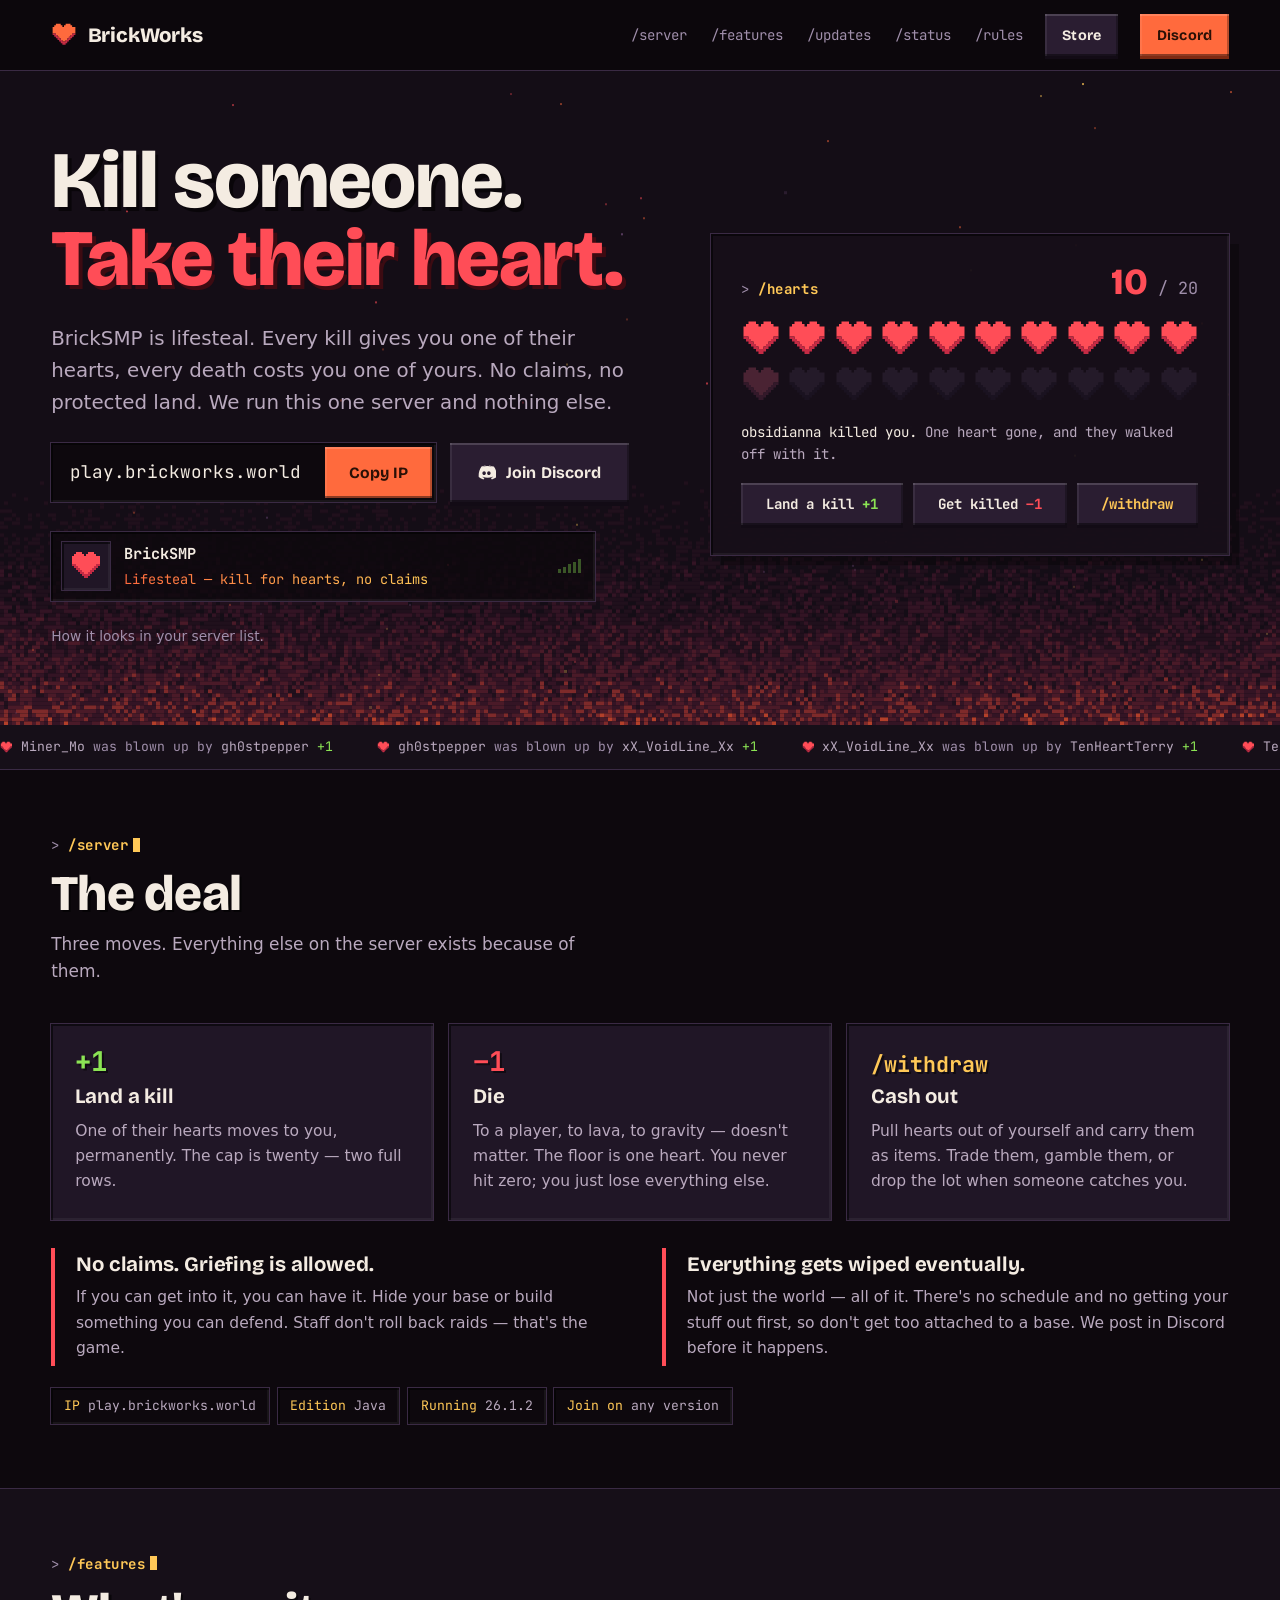
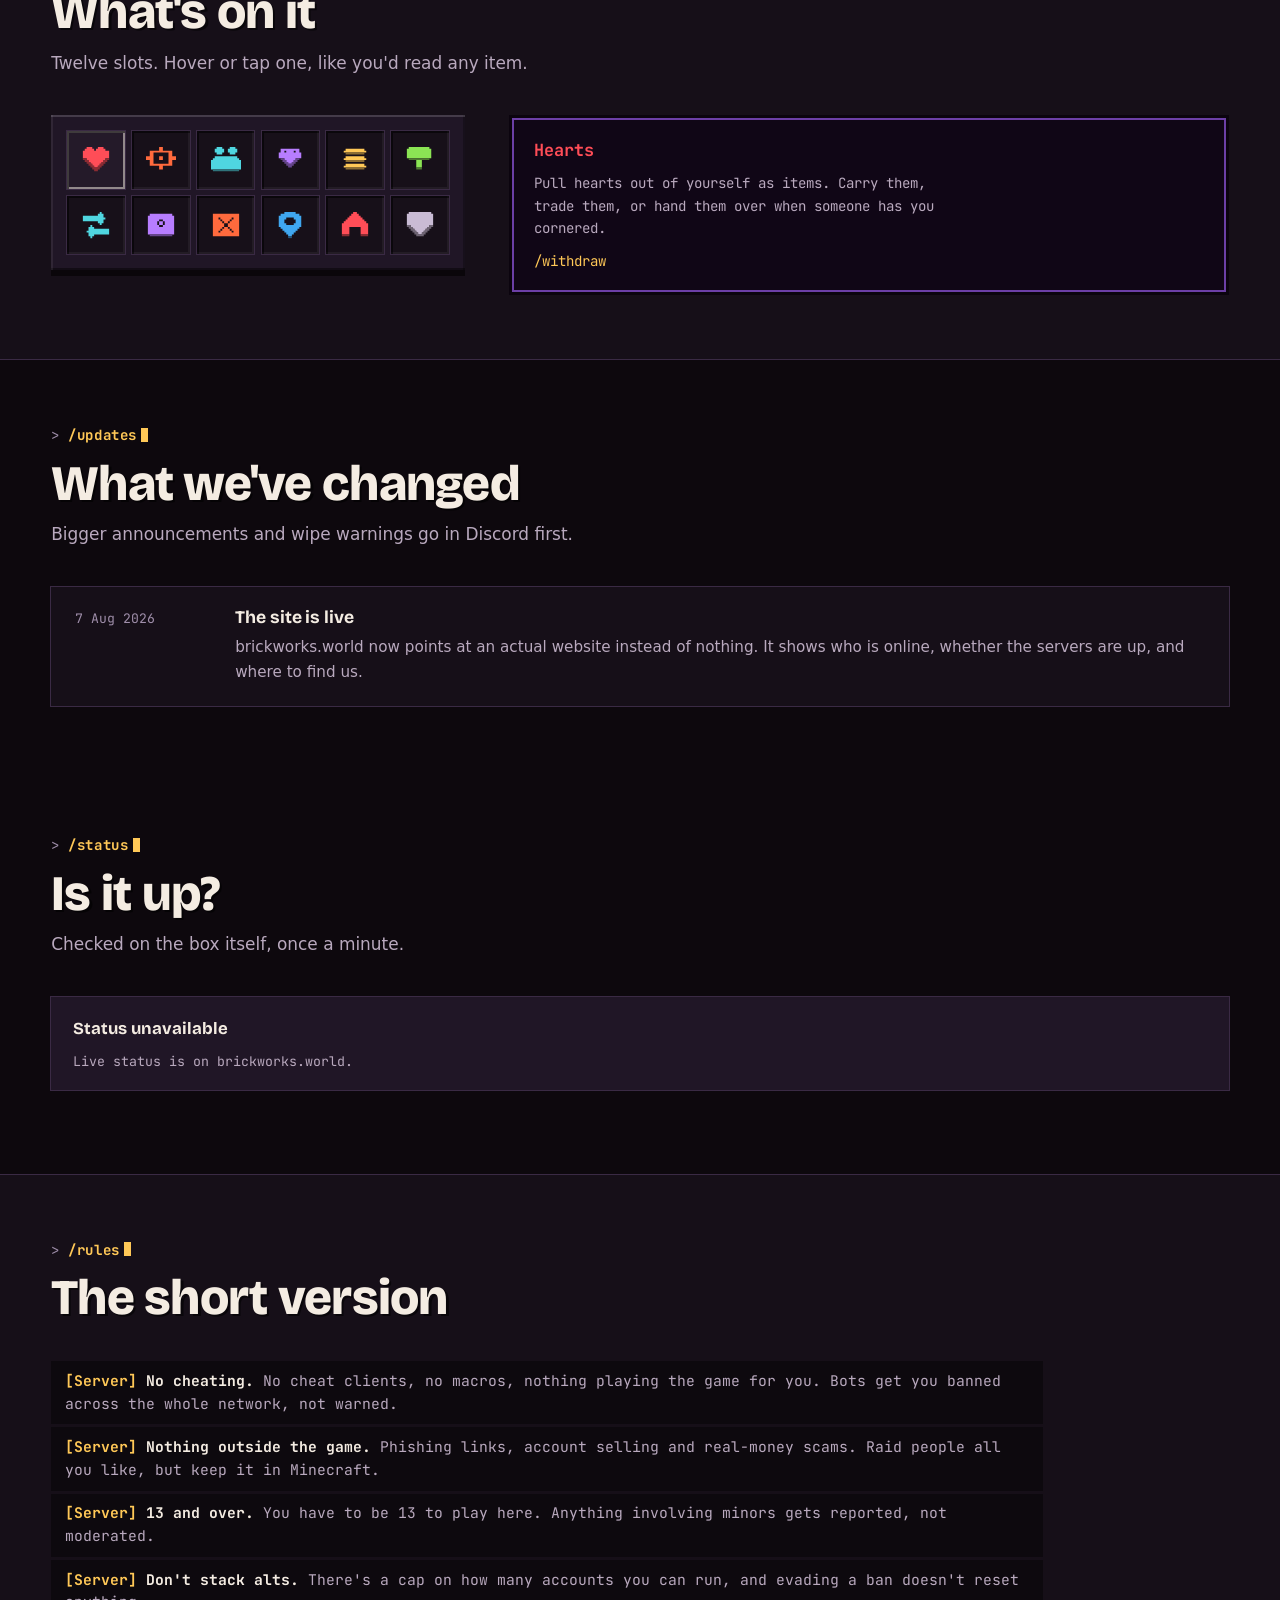
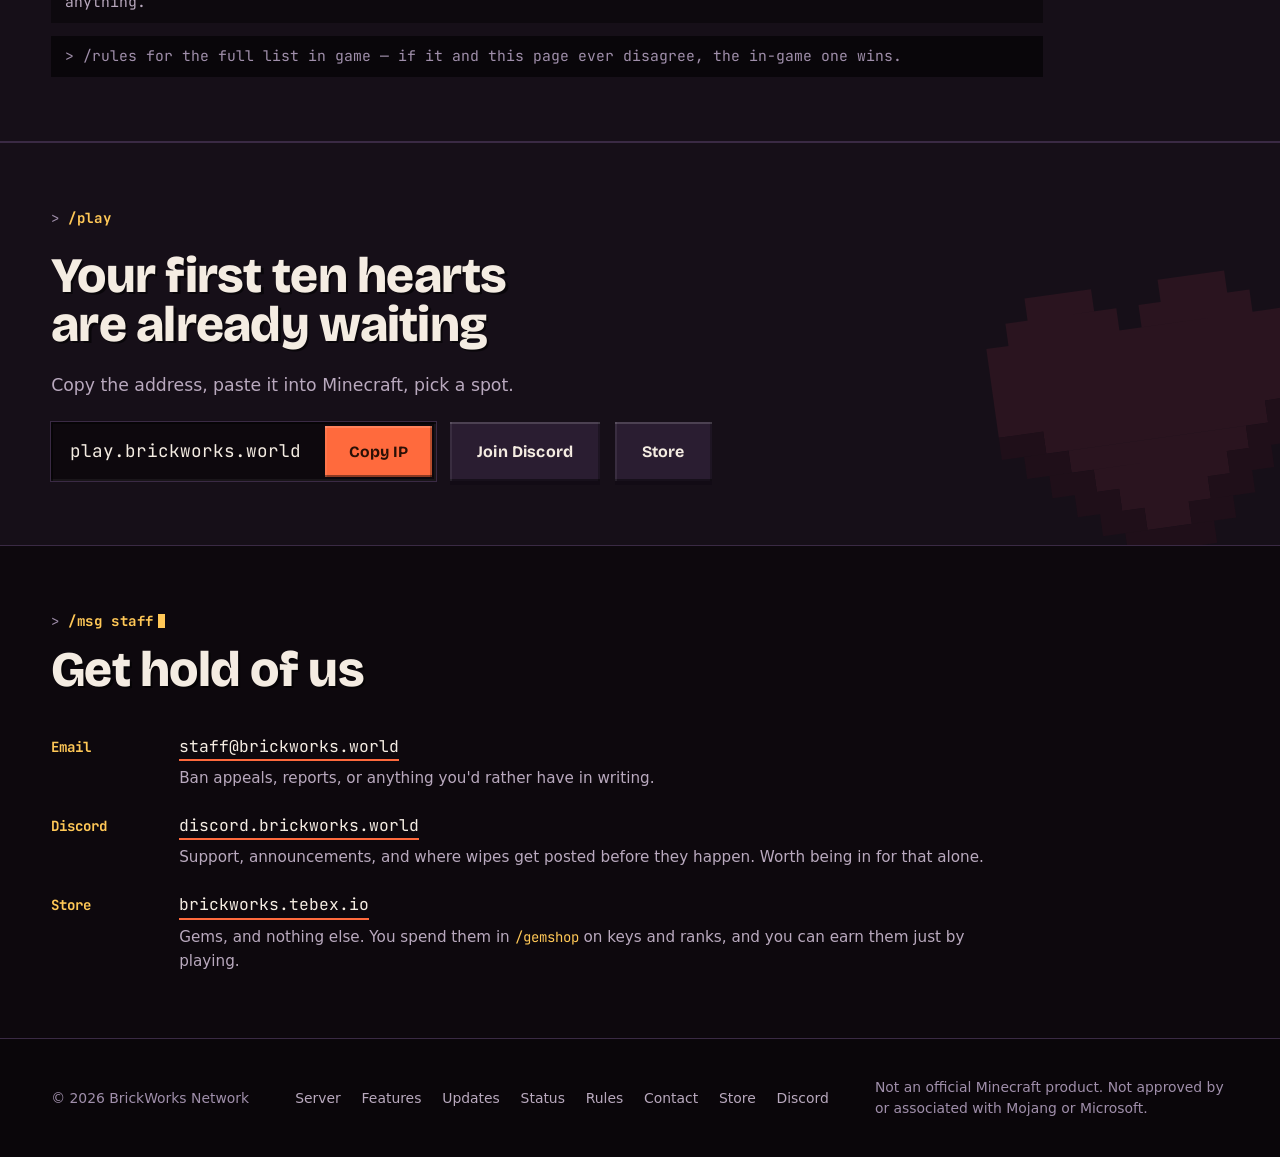
==== commit efe4826d: "De-template the page: game artifacts instead of card grids The card-grid sections were the tell. Fea" ====
--- a/index.html
+++ b/index.html
@@ -170,70 +170,80 @@
     <div class="head">
       <p class="kicker">/features</p>
       <h2>What's on it</h2>
-      <p class="sub">The stuff you'll actually use once you're in.</p>
-    </div>
-    <ul class="tiles">
-      <li class="tile" style="--c:#FF4D57">
-        <svg class="ico" aria-hidden="true" viewBox="0 0 16 16"><use href="#i-heart"/></svg>
-        <h3>Hearts</h3>
-        <p><code>/withdraw</code> pulls hearts out of yourself as items. Carry them, trade them, or hand them over when someone has you cornered.</p>
-      </li>
-      <li class="tile" style="--c:#FF6A3D">
-        <svg class="ico" aria-hidden="true" viewBox="0 0 16 16"><use href="#i-target"/></svg>
-        <h3>Bounties</h3>
-        <p>Put your own money on someone's head and let the server come after them. <code>/bounties</code> to set one or see who's worth hunting.</p>
-      </li>
-      <li class="tile" style="--c:#4FD6E0">
-        <svg class="ico" aria-hidden="true" viewBox="0 0 16 16"><use href="#i-team"/></svg>
-        <h3>Teams</h3>
-        <p>Run with people instead of getting jumped by them. <code>/team</code> to make one or get invited into one.</p>
-      </li>
-      <li class="tile" style="--c:#B77DFF">
-        <svg class="ico" aria-hidden="true" viewBox="0 0 16 16"><use href="#i-gem"/></svg>
-        <h3>Gems</h3>
-        <p>Earned just for playing, and spent in <code>/gemshop</code> on crate keys and ranks. Buying them is optional, playing gets you there too.</p>
-      </li>
-      <li class="tile" style="--c:#FFC857">
-        <svg class="ico" aria-hidden="true" viewBox="0 0 16 16"><use href="#i-coins"/></svg>
-        <h3>The shop</h3>
-        <p>Sell what you don't need, buy what you do. One currency across the whole server, and prices move because players move them.</p>
-      </li>
-      <li class="tile" style="--c:#8BE454">
-        <svg class="ico" aria-hidden="true" viewBox="0 0 16 16"><use href="#i-paddle"/></svg>
-        <h3>Auction house</h3>
-        <p>Put your gear up and let people bid on it. Beats spamming prices in chat at 2am.</p>
-      </li>
-      <li class="tile" style="--c:#4FD6E0">
-        <svg class="ico" aria-hidden="true" viewBox="0 0 16 16"><use href="#i-swap"/></svg>
-        <h3>Trading</h3>
-        <p>Both inventories lock until you both hit confirm, so nobody runs off with your diamonds halfway through.</p>
-      </li>
-      <li class="tile" style="--c:#B77DFF">
-        <svg class="ico" aria-hidden="true" viewBox="0 0 16 16"><use href="#i-chest"/></svg>
-        <h3>Vaults and spawners</h3>
-        <p>Storage you can get at from anywhere, and spawners that sit in a menu instead of a wall of blocks lagging your base.</p>
-      </li>
-      <li class="tile" style="--c:#FF6A3D">
-        <svg class="ico" aria-hidden="true" viewBox="0 0 16 16"><use href="#i-crate"/></svg>
-        <h3>Crates</h3>
-        <p>Keys drop for playing and for voting. Link your Discord to your account in game and you get one for that too.</p>
-      </li>
-      <li class="tile" style="--c:#3FA7F0">
-        <svg class="ico" aria-hidden="true" viewBox="0 0 16 16"><use href="#i-pin"/></svg>
-        <h3>Random teleport</h3>
-        <p>Drops you somewhere nobody has touched yet, for when everything near spawn is taken.</p>
-      </li>
-      <li class="tile" style="--c:#FF4D57">
-        <svg class="ico" aria-hidden="true" viewBox="0 0 16 16"><use href="#i-house"/></svg>
-        <h3>Homes and warps</h3>
-        <p><code>/sethome</code> so you've got somewhere to run back to, and public warps for the places worth knowing about.</p>
-      </li>
-      <li class="tile" style="--c:#C9BBD4">
-        <svg class="ico" aria-hidden="true" viewBox="0 0 16 16"><use href="#i-shield"/></svg>
-        <h3>Anticheat</h3>
-        <p>Runs on the server, not your client. It catches killaura and reach without punishing you for having bad ping.</p>
-      </li>
-    </ul>
+      <p class="sub">Twelve slots. Hover or tap one, like you'd read any item.</p>
+    </div>
+    <!-- A chest of item slots with one shared tooltip, the way the game
+         itself presents what you own. Each slot carries its copy as data
+         attributes; the tooltip is just where it gets read out. -->
+    <div class="chest-wrap">
+      <div class="chest" role="group" aria-label="Server features">
+        <button type="button" class="slot" style="--c:#FF4D57" aria-label="Hearts"
+          data-name="Hearts" data-cmd="/withdraw"
+          data-lore="Pull hearts out of yourself as items. Carry them, trade them, or hand them over when someone has you cornered.">
+          <svg class="ico" aria-hidden="true" viewBox="0 0 16 16"><use href="#i-heart"/></svg>
+        </button>
+        <button type="button" class="slot" style="--c:#FF6A3D" aria-label="Bounties"
+          data-name="Bounties" data-cmd="/bounties"
+          data-lore="Put your own money on someone's head and let the server come after them. Set one, or see who's worth hunting.">
+          <svg class="ico" aria-hidden="true" viewBox="0 0 16 16"><use href="#i-target"/></svg>
+        </button>
+        <button type="button" class="slot" style="--c:#4FD6E0" aria-label="Teams"
+          data-name="Teams" data-cmd="/team"
+          data-lore="Run with people instead of getting jumped by them. Make one, or get invited into one.">
+          <svg class="ico" aria-hidden="true" viewBox="0 0 16 16"><use href="#i-team"/></svg>
+        </button>
+        <button type="button" class="slot" style="--c:#B77DFF" aria-label="Gems"
+          data-name="Gems" data-cmd="/gemshop"
+          data-lore="Earned just for playing, and spent on crate keys and ranks. Buying them is optional — playing gets you there too.">
+          <svg class="ico" aria-hidden="true" viewBox="0 0 16 16"><use href="#i-gem"/></svg>
+        </button>
+        <button type="button" class="slot" style="--c:#FFC857" aria-label="The shop"
+          data-name="The shop"
+          data-lore="Sell what you don't need, buy what you do. One currency across the whole server, and prices move because players move them.">
+          <svg class="ico" aria-hidden="true" viewBox="0 0 16 16"><use href="#i-coins"/></svg>
+        </button>
+        <button type="button" class="slot" style="--c:#8BE454" aria-label="Auction house"
+          data-name="Auction house"
+          data-lore="Put your gear up and let people bid on it. Beats spamming prices in chat at 2am.">
+          <svg class="ico" aria-hidden="true" viewBox="0 0 16 16"><use href="#i-paddle"/></svg>
+        </button>
+        <button type="button" class="slot" style="--c:#4FD6E0" aria-label="Trading"
+          data-name="Trading"
+          data-lore="Both inventories lock until you both hit confirm, so nobody runs off with your diamonds halfway through.">
+          <svg class="ico" aria-hidden="true" viewBox="0 0 16 16"><use href="#i-swap"/></svg>
+        </button>
+        <button type="button" class="slot" style="--c:#B77DFF" aria-label="Vaults and spawners"
+          data-name="Vaults and spawners"
+          data-lore="Storage you can get at from anywhere, and spawners that sit in a menu instead of a wall of blocks lagging your base.">
+          <svg class="ico" aria-hidden="true" viewBox="0 0 16 16"><use href="#i-chest"/></svg>
+        </button>
+        <button type="button" class="slot" style="--c:#FF6A3D" aria-label="Crates"
+          data-name="Crates"
+          data-lore="Keys drop for playing and for voting. Link your Discord to your account in game and you get one for that too.">
+          <svg class="ico" aria-hidden="true" viewBox="0 0 16 16"><use href="#i-crate"/></svg>
+        </button>
+        <button type="button" class="slot" style="--c:#3FA7F0" aria-label="Random teleport"
+          data-name="Random teleport"
+          data-lore="Drops you somewhere nobody has touched yet, for when everything near spawn is taken.">
+          <svg class="ico" aria-hidden="true" viewBox="0 0 16 16"><use href="#i-pin"/></svg>
+        </button>
+        <button type="button" class="slot" style="--c:#FF4D57" aria-label="Homes and warps"
+          data-name="Homes and warps" data-cmd="/sethome"
+          data-lore="Somewhere to run back to, and public warps for the places worth knowing about.">
+          <svg class="ico" aria-hidden="true" viewBox="0 0 16 16"><use href="#i-house"/></svg>
+        </button>
+        <button type="button" class="slot" style="--c:#C9BBD4" aria-label="Anticheat"
+          data-name="Anticheat"
+          data-lore="Runs on the server, not your client. It catches killaura and reach without punishing you for having bad ping.">
+          <svg class="ico" aria-hidden="true" viewBox="0 0 16 16"><use href="#i-shield"/></svg>
+        </button>
+      </div>
+      <div class="tip" role="region" aria-live="polite" aria-label="Item description">
+        <p class="tip-name" id="tip-name" style="color:#FF4D57">Hearts</p>
+        <p class="tip-lore" id="tip-lore">Pull hearts out of yourself as items. Carry them, trade them, or hand them over when someone has you cornered.</p>
+        <p class="tip-cmd" id="tip-cmd">/withdraw</p>
+      </div>
+    </div>
   </div>
 </section>
 
@@ -270,18 +280,19 @@
       <p class="kicker">/rules</p>
       <h2>The short version</h2>
     </div>
-    <ul class="rules">
-      <li class="rule"><b>No cheating</b><p>No cheat clients, no macros, nothing playing the game for you. Bots get you banned across the whole network, not warned.</p></li>
-      <li class="rule"><b>Nothing outside the game</b><p>Phishing links, account selling and real-money scams. Raid people all you like, but keep it in Minecraft.</p></li>
-      <li class="rule"><b>13 and over</b><p>You have to be 13 to play here. Anything involving minors gets reported, not moderated.</p></li>
-      <li class="rule"><b>Don't stack alts</b><p>There's a cap on how many accounts you can run, and evading a ban doesn't reset anything.</p></li>
-    </ul>
-    <p class="note">The full list is in game under <code>/rules</code> and pinned in Discord. If that and this page ever disagree, go with the in-game one.</p>
+    <!-- The rules the way the server actually says them: in chat. -->
+    <div class="chat">
+      <p><b class="srv">[Server]</b> <b class="rule-name">No cheating.</b> No cheat clients, no macros, nothing playing the game for you. Bots get you banned across the whole network, not warned.</p>
+      <p><b class="srv">[Server]</b> <b class="rule-name">Nothing outside the game.</b> Phishing links, account selling and real-money scams. Raid people all you like, but keep it in Minecraft.</p>
+      <p><b class="srv">[Server]</b> <b class="rule-name">13 and over.</b> You have to be 13 to play here. Anything involving minors gets reported, not moderated.</p>
+      <p><b class="srv">[Server]</b> <b class="rule-name">Don't stack alts.</b> There's a cap on how many accounts you can run, and evading a ban doesn't reset anything.</p>
+      <p class="chat-in">/rules for the full list in game &mdash; if it and this page ever disagree, the in-game one wins.</p>
+    </div>
   </div>
 </section>
 
 <section class="join" aria-labelledby="join-h">
-  <div class="dither" aria-hidden="true"></div>
+  <svg class="join-heart" viewBox="0 0 16 16" aria-hidden="true"><use href="#i-heart"/></svg>
   <div class="wrap">
     <p class="kicker">/play</p>
     <h2 id="join-h">Your first ten hearts<br>are already waiting</h2>
@@ -303,22 +314,13 @@
       <p class="kicker">/msg staff</p>
       <h2>Get hold of us</h2>
     </div>
-    <div class="contact">
-      <div class="card">
-        <p class="kicker">Email</p>
-        <a href="mailto:staff@brickworks.world">staff@brickworks.world</a>
-        <p>Ban appeals, reports, or anything you'd rather have in writing.</p>
-      </div>
-      <div class="card">
-        <p class="kicker">Discord</p>
-        <a href="https://discord.brickworks.world" rel="noopener">discord.brickworks.world</a>
-        <p>Support, announcements, and where we post about wipes before they happen. Worth being in for that alone.</p>
-      </div>
-      <div class="card">
-        <p class="kicker">Store</p>
-        <a href="https://brickworks.tebex.io/" rel="noopener">brickworks.tebex.io</a>
-        <p>Gems, and nothing else. You spend them in <code>/gemshop</code> on keys and ranks, and you can earn them just by playing, so buying is a shortcut rather than a wall.</p>
-      </div>
+    <div class="reach">
+      <p><b>Email</b> <a href="mailto:staff@brickworks.world">staff@brickworks.world</a>
+        <span>Ban appeals, reports, or anything you'd rather have in writing.</span></p>
+      <p><b>Discord</b> <a href="https://discord.brickworks.world" rel="noopener">discord.brickworks.world</a>
+        <span>Support, announcements, and where wipes get posted before they happen. Worth being in for that alone.</span></p>
+      <p><b>Store</b> <a href="https://brickworks.tebex.io/" rel="noopener">brickworks.tebex.io</a>
+        <span>Gems, and nothing else. You spend them in <code>/gemshop</code> on keys and ranks, and you can earn them just by playing.</span></p>
     </div>
   </div>
 </section>
--- a/assets/site.css
+++ b/assets/site.css
@@ -85,6 +85,13 @@
 
 .gain{color:var(--xp)}
 .loss{color:var(--heart)}
+/* Chat-prompt cursor on section eyebrows */
+.head .kicker::after{
+  content:"";display:inline-block;width:.5em;height:1em;margin-left:.3em;
+  background:currentColor;vertical-align:-.12em;
+  animation:blink 1.3s steps(1) infinite;
+}
+@keyframes blink{50%{opacity:0}}
 
 .wrap{max-width:var(--wrap);margin:0 auto;padding-inline:var(--pad)}
 .sprite{position:absolute;width:0;height:0;overflow:hidden}
@@ -114,9 +121,8 @@
   transition:transform .1s ease,box-shadow .1s ease,background-color .15s ease;
 }
 .btn-hot{
-  background:var(--ember);
-  background-image:var(--fire);color:#2A1006;
-  box-shadow:var(--bevel-up),0 4px 0 #7E2A12,0 12px 26px rgba(255,106,61,.22);
+  background:var(--ember);color:#2A1006;
+  box-shadow:var(--bevel-up),0 4px 0 #7E2A12;
 }
 .btn-hot:hover{filter:saturate(1.15) brightness(1.05)}
 .btn-hot:active{transform:translateY(4px);box-shadow:var(--bevel-up),0 0 0 #7E2A12}
@@ -139,12 +145,12 @@
 .ip button{
   font-family:var(--display);font-weight:700;font-size:.98rem;
   border:0;cursor:pointer;padding:1rem 1.5rem;margin:4px;
-  background:var(--ember);background-image:var(--fire);color:#2A1006;
+  background:var(--ember);color:#2A1006;
   box-shadow:var(--bevel-up);
   transition:filter .15s ease;
 }
 .ip button:hover{filter:saturate(1.15) brightness(1.05)}
-.ip button[data-done]{background:var(--xp);background-image:none;color:#12310A}
+.ip button[data-done]{background:var(--xp);color:#12310A}
 
 /* ── Header ─────────────────────────────────────────────────────────── */
 .top{
@@ -176,13 +182,9 @@
 @media (max-width:420px){.top .btn-cool{display:none}}
 
 /* ── Hero ───────────────────────────────────────────────────────────── */
-.hero{
-  position:relative;isolation:isolate;overflow:hidden;
-  background:
-    radial-gradient(110% 80% at 14% 104%,rgba(255,106,61,.24) 0%,rgba(255,106,61,0) 58%),
-    radial-gradient(90% 70% at 88% -10%,rgba(196,43,68,.16) 0%,rgba(196,43,68,0) 55%),
-    linear-gradient(178deg,#1A1120 0%,#120B14 55%,var(--void) 100%);
-}
+/* Flat ground; the atmosphere is the canvas — pixel embers over a dithered
+   horizon, no gradient washes. */
+.hero{position:relative;isolation:isolate;overflow:hidden;background:#140D16}
 #embers{position:absolute;inset:0;width:100%;height:100%;z-index:0;display:block}
 .hero-grid{
   position:relative;z-index:2;
@@ -233,7 +235,7 @@
 
 /* The ledger */
 .ledger{
-  min-width:0;background:rgba(22,15,24,.9);box-shadow:var(--bevel-slot),0 24px 60px rgba(0,0,0,.5);
+  min-width:0;background:rgba(22,15,24,.92);box-shadow:var(--bevel-slot),10px 10px 0 rgba(0,0,0,.3);
   padding:clamp(1.25rem,2.5vw,1.9rem);display:flex;flex-direction:column;gap:1.05rem;
 }
 .ledger-top{display:flex;align-items:baseline;justify-content:space-between;gap:1rem}
@@ -319,11 +321,10 @@
 .eco-sign.cmd{color:var(--kiln);font-size:1.35rem;padding-top:.35rem}
 .eco h3{color:var(--bone)}
 .eco p{color:var(--ash);font-size:.97rem}
-.truths{display:grid;grid-template-columns:repeat(auto-fit,minmax(19rem,1fr));gap:1rem;margin-top:1rem}
+.truths{display:grid;grid-template-columns:repeat(auto-fit,minmax(19rem,1fr));gap:1.5rem 2.75rem;margin-top:1.75rem}
 .truth{
-  background:linear-gradient(150deg,var(--slab) 0%,var(--obsidian) 75%);
-  box-shadow:var(--bevel-slot);border-left:4px solid var(--heart);
-  padding:1.5rem 1.6rem;display:flex;flex-direction:column;gap:.55rem;
+  border-left:4px solid var(--heart);
+  padding:.3rem 0 .3rem 1.3rem;display:flex;flex-direction:column;gap:.55rem;
 }
 .truth h3{color:var(--bone)}
 .truth p{color:var(--ash);font-size:.97rem}
@@ -334,20 +335,42 @@
 }
 .tag b{color:var(--kiln);font-weight:400}
 
-/* Feature tiles -------------------------------------------------------- */
-.tiles{display:grid;grid-template-columns:repeat(auto-fit,minmax(15.5rem,1fr));gap:1rem;list-style:none;margin:0;padding:0}
-.tile{
-  background:var(--slab);padding:1.5rem 1.45rem 1.6rem;
-  box-shadow:var(--bevel-slot);
-  display:flex;flex-direction:column;gap:.7rem;
-  transition:background-color .14s ease,transform .14s ease;
-}
-.tile:hover{background:var(--slab-2);transform:translateY(-3px)}
-.tile h3{color:var(--bone);font-size:1.2rem}
-.tile p{color:var(--ash);font-size:.95rem}
-.tile code,.eco code,.note code,.card code{font-family:var(--mono);font-size:.92em;color:var(--kiln)}
-.ico{width:38px;height:38px;flex:none;display:block;image-rendering:pixelated;
+/* The chest ------------------------------------------------------------
+   Twelve item slots and one tooltip, the way the game presents an
+   inventory. The tooltip panel is styled after the in-game item tooltip:
+   near-black, purple inner border. */
+.eco code,.reach code{font-family:var(--mono);font-size:.92em;color:var(--kiln)}
+.chest-wrap{display:grid;grid-template-columns:auto minmax(0,1fr);
+  gap:clamp(1.5rem,3.5vw,3rem);align-items:start}
+.chest{
+  display:grid;grid-template-columns:repeat(6,3.6rem);gap:.45rem;
+  background:var(--slab);padding:1rem;box-shadow:var(--bevel-up),0 6px 0 #0A060A;
+}
+.slot{
+  width:3.6rem;height:3.6rem;display:grid;place-items:center;padding:0;
+  background:#171019;border:0;cursor:pointer;box-shadow:var(--bevel-slot);
+  transition:background-color .12s ease;
+}
+.slot:hover{background:#241A29}
+.slot[data-sel]{background:#241A29;box-shadow:var(--bevel-slot),inset 0 0 0 2px rgba(244,236,226,.5)}
+.ico{width:30px;height:30px;flex:none;display:block;image-rendering:pixelated;
   --i-a:var(--c);--i-b:color-mix(in srgb,var(--c) 52%,#0D080D)}
+.tip{
+  min-height:11em;background:rgba(16,6,22,.96);
+  border:3px solid rgba(10,4,14,.9);box-shadow:inset 0 0 0 2px #6C3FA6;
+  padding:1.15rem 1.35rem;
+}
+.tip-name{font-family:var(--mono);font-weight:700;font-size:1.05rem}
+.tip-lore{font-family:var(--mono);font-size:.88rem;line-height:1.6;color:var(--ash);
+  margin-top:.5rem;max-width:52ch}
+.tip-cmd{font-family:var(--mono);font-size:.88rem;color:var(--kiln);margin-top:.65rem}
+.tip-cmd[hidden]{display:none}
+@media (max-width:780px){
+  .chest-wrap{grid-template-columns:1fr}
+  .chest{grid-template-columns:repeat(4,minmax(2.9rem,3.6rem));justify-content:start}
+  .slot{width:auto;aspect-ratio:1;height:auto}
+  .tip{min-height:0}
+}
 
 /* Updates -------------------------------------------------------------- */
 .log{list-style:none;margin:0;padding:0;display:flex;flex-direction:column;gap:1px;
@@ -373,49 +396,48 @@
 .dot-s::before{content:"";width:.55rem;height:.55rem;background:var(--faint);
   flex:none;transform:translateY(1px)}
 .svc[data-up="yes"] .dot-s{color:var(--xp)}
-.svc[data-up="yes"] .dot-s::before{background:var(--xp);box-shadow:0 0 0 3px rgba(139,228,84,.16)}
+.svc[data-up="yes"] .dot-s::before{background:var(--xp)}
 .svc[data-up="no"] .dot-s{color:var(--heart)}
-.svc[data-up="no"] .dot-s::before{background:var(--heart);box-shadow:0 0 0 3px rgba(255,77,87,.16)}
+.svc[data-up="no"] .dot-s::before{background:var(--heart)}
 .svc .plain{flex-basis:100%;font-family:var(--mono);font-size:.83rem;color:var(--ash)}
 .stamp{margin-top:1.2rem;color:var(--faint);font-size:.85rem;font-family:var(--mono)}
 
-/* Rules ----------------------------------------------------------------- */
-.rules{display:grid;grid-template-columns:repeat(auto-fit,minmax(15.5rem,1fr));gap:1rem;list-style:none;margin:0;padding:0}
-.rule{
-  padding:1.35rem 1.45rem;background:var(--slab);
-  box-shadow:var(--bevel-slot);border-left:4px solid var(--heart);
-  display:flex;flex-direction:column;gap:.45rem;
-}
-.rule b{font-family:var(--display);font-weight:700;font-size:1.15rem;color:var(--bone)}
-.rule p{color:var(--ash);font-size:.94rem}
-.note{margin-top:1.5rem;color:var(--faint);font-size:.95rem}
+/* Rules: the server chat ------------------------------------------------ */
+.chat{display:flex;flex-direction:column;gap:3px;max-width:62rem}
+.chat p{
+  font-family:var(--mono);font-size:.92rem;line-height:1.55;color:var(--ash);
+  background:rgba(0,0,0,.42);padding:.55rem .85rem;width:fit-content;max-width:100%;
+}
+.chat .srv{color:var(--kiln);font-weight:700}
+.chat .rule-name{color:var(--bone);font-weight:700}
+.chat .chat-in{width:100%;margin-top:.65rem;color:var(--faint);background:rgba(0,0,0,.6)}
+.chat .chat-in::before{content:"> "}
 
 /* Join band ------------------------------------------------------------- */
 .join{
-  position:relative;overflow:hidden;text-align:center;padding-top:0;
-  background:
-    radial-gradient(75% 130% at 50% 125%,rgba(255,106,61,.34) 0%,rgba(255,106,61,0) 62%),
-    linear-gradient(180deg,var(--obsidian),#100A12);
+  position:relative;overflow:hidden;background:var(--obsidian);
   border-block:1px solid var(--seam);
 }
-.join .dither{--void:var(--obsidian);margin-bottom:clamp(3.25rem,5vw,5rem);transform:scaleY(-1)}
-.join .wrap{display:flex;flex-direction:column;align-items:center;gap:1.5rem;
-  padding-bottom:clamp(3.25rem,5vw,5rem)}
+.join-heart{
+  position:absolute;right:-3.5rem;bottom:-4.5rem;
+  width:clamp(15rem,28vw,25rem);height:auto;transform:rotate(-8deg);
+  --i-a:#2A141F;--i-b:#1F0F19;
+}
+.join .wrap{position:relative;display:flex;flex-direction:column;align-items:flex-start;gap:1.4rem}
 .join .sub{color:var(--ash);max-width:44ch;font-size:1.08rem}
-.join .cta{justify-content:center}
 
 /* Contact --------------------------------------------------------------- */
-.contact{display:grid;grid-template-columns:repeat(auto-fit,minmax(17rem,1fr));gap:1rem}
-.card{
-  background:var(--slab);padding:1.55rem;box-shadow:var(--bevel-slot);
-  display:flex;flex-direction:column;gap:.6rem;
-}
-.card .kicker{color:var(--faint)}
-.card .kicker::before{content:none}
-.card a{font-family:var(--mono);font-size:1rem;color:var(--bone);text-decoration:none;
-  align-self:flex-start;border-bottom:2px solid var(--ember);overflow-wrap:anywhere}
-.card a:hover{color:var(--kiln)}
-.card p{color:var(--ash);font-size:.94rem}
+.reach{display:flex;flex-direction:column;gap:1.35rem;max-width:60rem}
+.reach p{display:grid;grid-template-columns:6.5rem minmax(0,1fr);gap:.3rem 1.5rem;align-items:baseline}
+.reach b{font-family:var(--mono);font-weight:700;font-size:.88rem;color:var(--kiln)}
+.reach a{font-family:var(--mono);color:var(--bone);text-decoration:none;
+  justify-self:start;border-bottom:2px solid var(--ember);overflow-wrap:anywhere}
+.reach a:hover{color:var(--kiln)}
+.reach span{grid-column:2;color:var(--ash);font-size:.95rem}
+@media (max-width:560px){
+  .reach p{grid-template-columns:1fr}
+  .reach span{grid-column:1}
+}
 
 /* Footer ---------------------------------------------------------------- */
 footer{border-top:1px solid var(--seam);background:#0A060A}
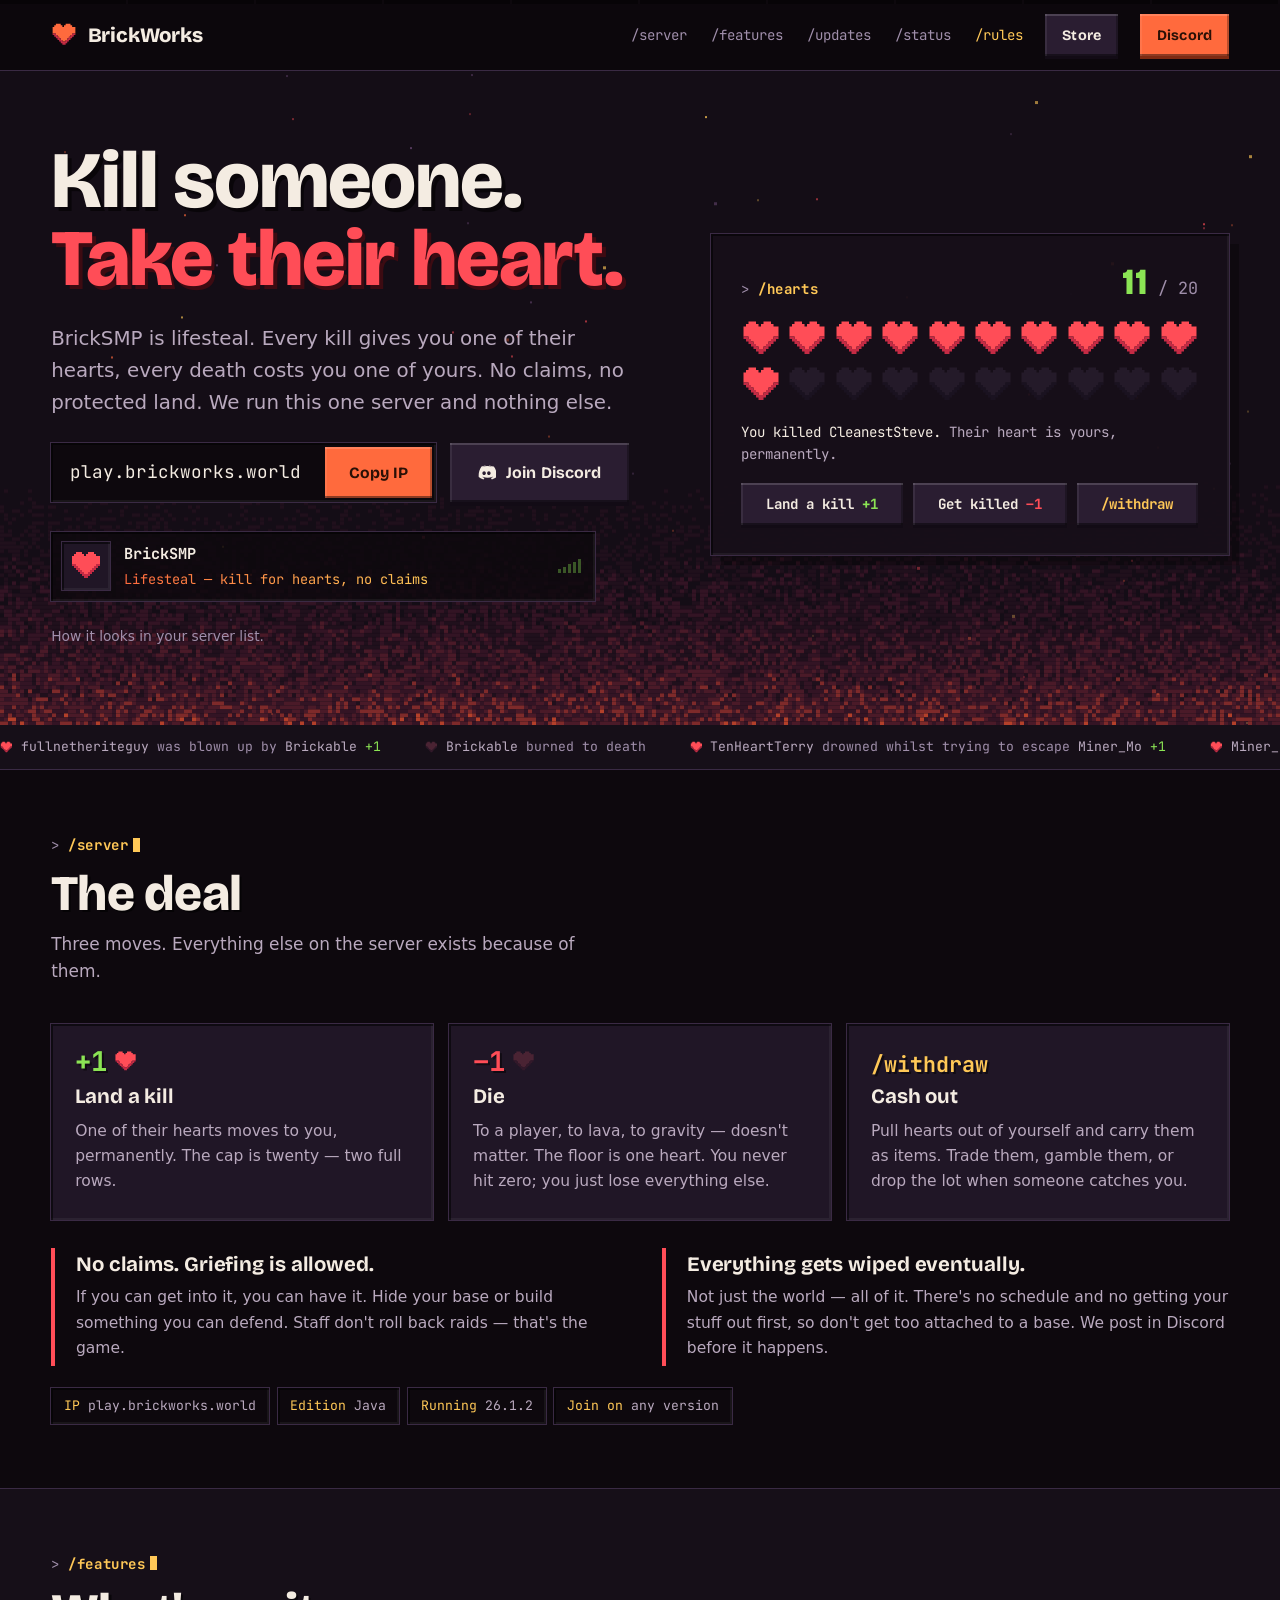
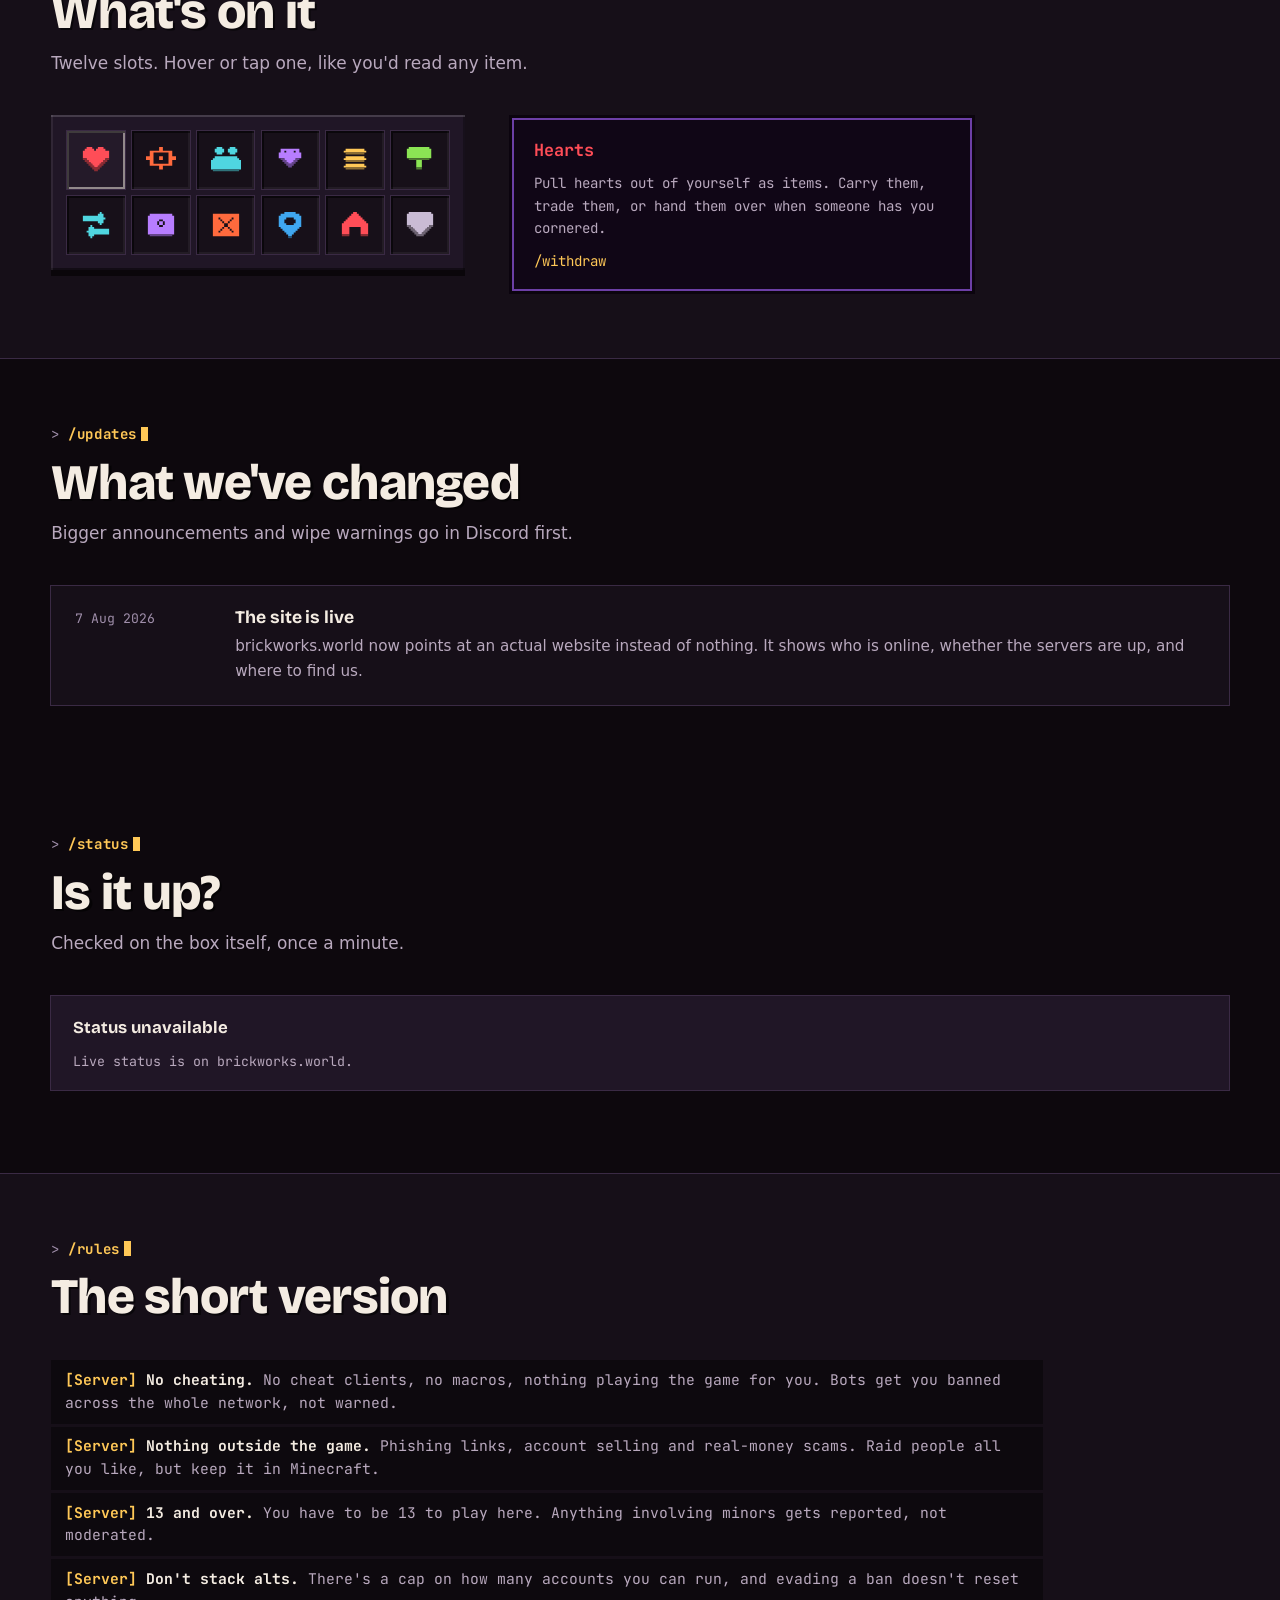
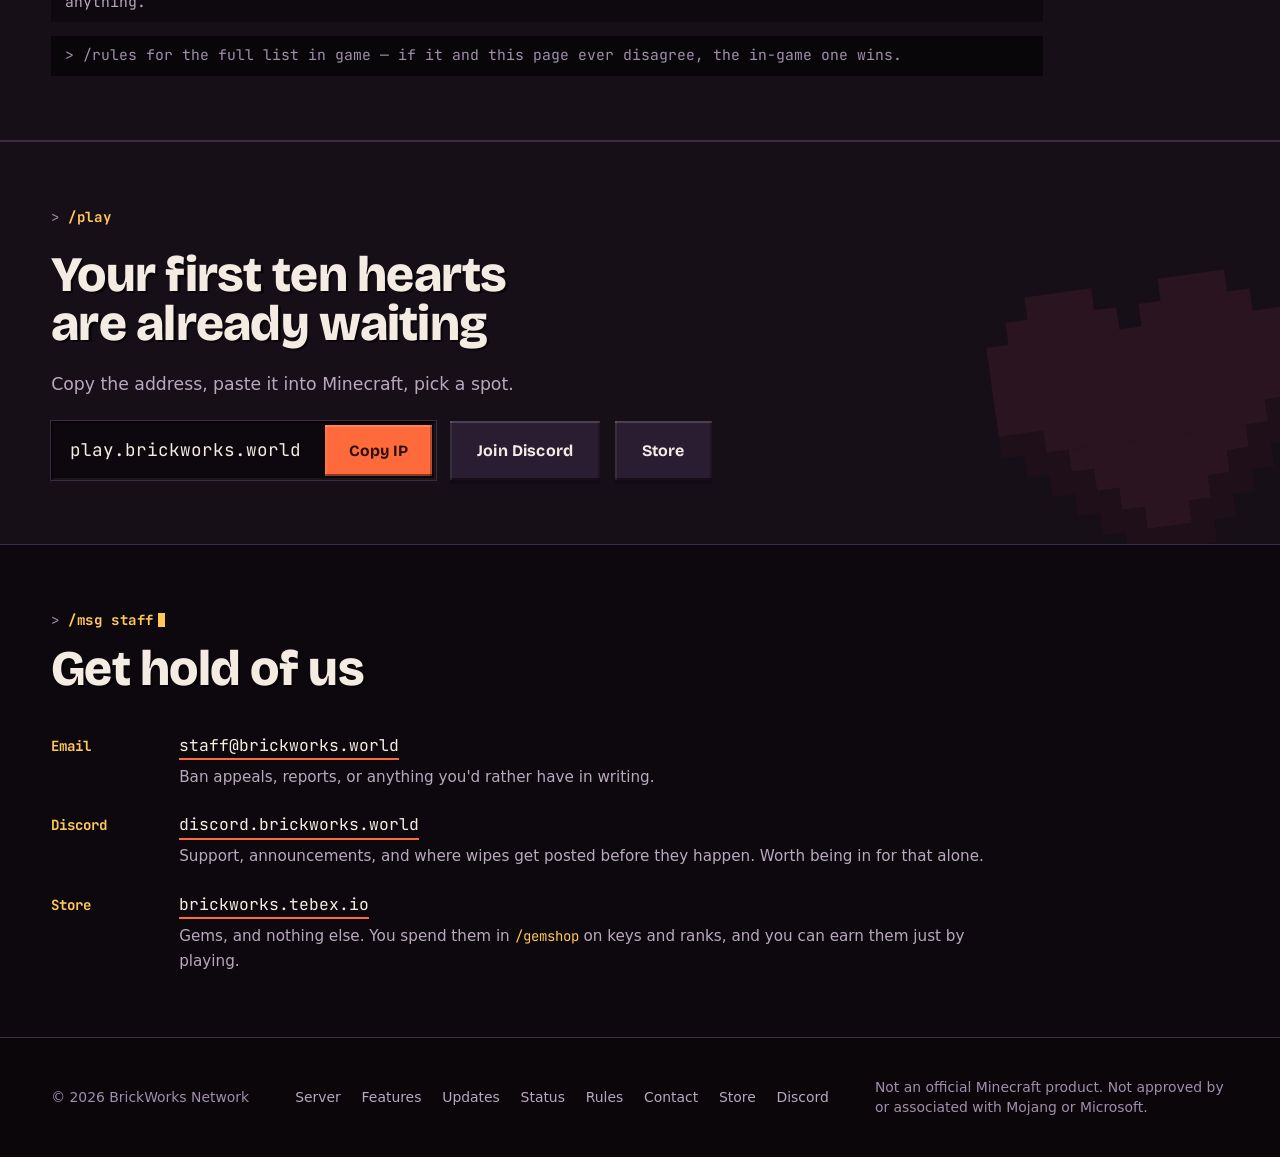
==== commit c6f4229b: "More HUD, more play: XP bar, advancement toast, and a death-screen 404 Scroll progress is now the XP" ====
--- a/index.html
+++ b/index.html
@@ -28,6 +28,9 @@
 
 <a class="skip" href="#main">Skip to content</a>
 
+<!-- Scroll progress, drawn as the game's XP bar. -->
+<div class="xp" aria-hidden="true"><b id="xp-fill"></b></div>
+
 <header class="top">
   <div class="wrap">
     <a class="brand" href="./">
@@ -129,12 +132,12 @@
     </div>
     <ul class="econ">
       <li class="eco">
-        <span class="eco-sign gain">+1</span>
+        <span class="eco-sign gain">+1 <svg viewBox="0 0 16 16" aria-hidden="true"><use href="#i-heart"/></svg></span>
         <h3>Land a kill</h3>
         <p>One of their hearts moves to you, permanently. The cap is twenty &mdash; two full rows.</p>
       </li>
       <li class="eco">
-        <span class="eco-sign loss">&minus;1</span>
+        <span class="eco-sign loss">&minus;1 <svg viewBox="0 0 16 16" aria-hidden="true"><use href="#i-heart"/></svg></span>
         <h3>Die</h3>
         <p>To a player, to lava, to gravity &mdash; doesn't matter. The floor is one heart. You never hit zero; you just lose everything else.</p>
       </li>
@@ -296,7 +299,7 @@
   <div class="wrap">
     <p class="kicker">/play</p>
     <h2 id="join-h">Your first ten hearts<br>are already waiting</h2>
-    <p class="sub">Copy the address, paste it into Minecraft, pick a spot.</p>
+    <p class="sub">Copy the address, paste it into Minecraft, pick a spot.<span id="join-live"></span></p>
     <div class="cta">
       <div class="ip">
         <code id="ip2">play.brickworks.world</code>
@@ -326,6 +329,13 @@
 </section>
 
 </main>
+
+<!-- Advancement toast, shown when the address is copied. Decorative echo of
+     the buttons' own "Copied!" state. -->
+<div class="toast" id="toast" aria-hidden="true">
+  <svg viewBox="0 0 16 16"><use href="#i-heart"/></svg>
+  <div><b>Achievement get!</b><span>Server address copied</span></div>
+</div>
 
 <footer>
   <div class="wrap">
--- a/assets/site.css
+++ b/assets/site.css
@@ -104,6 +104,31 @@
   padding:.8rem 1.1rem;z-index:99;font-family:var(--mono)}
 .skip:focus{left:.5rem;top:.5rem}
 
+/* Scroll progress as the XP bar: ten segments, hard notches. */
+.xp{position:fixed;top:0;left:0;right:0;height:4px;z-index:30;
+  background:rgba(0,0,0,.4);pointer-events:none}
+.xp b{display:block;height:100%;width:0;background:var(--xp);
+  box-shadow:inset 0 -2px 0 rgba(0,0,0,.35)}
+.xp::after{content:"";position:absolute;inset:0;
+  background:repeating-linear-gradient(90deg,
+    transparent 0 calc(10% - 2px),var(--void) calc(10% - 2px) 10%)}
+
+/* Advancement toast, top right, when the address gets copied. */
+.toast{
+  position:fixed;top:5.4rem;right:1rem;z-index:40;
+  display:flex;align-items:center;gap:.85rem;
+  background:var(--slab);box-shadow:var(--bevel-up),0 4px 0 #0A060A;
+  padding:.8rem 1.25rem .9rem 1rem;pointer-events:none;
+  transform:translateX(calc(100% + 2rem));transition:transform .25s ease;
+  --i-a:var(--kiln);--i-b:#C79A2E;
+}
+.toast[data-show]{transform:none}
+.toast svg{width:1.7rem;height:1.7rem;flex:none}
+.toast b{display:block;font-family:var(--mono);font-weight:700;font-size:.85rem;color:var(--kiln)}
+.toast span{font-family:var(--mono);font-size:.8rem;color:var(--ash)}
+@media (prefers-reduced-motion:reduce){.toast{transform:none;visibility:hidden}
+  .toast[data-show]{visibility:visible}}
+
 /* Dithered edges: the game’s way of blending two grounds. */
 .dither{
   height:8px;
@@ -167,7 +192,7 @@
   font-family:var(--mono);font-size:.88rem;
   text-decoration:none;color:var(--faint);transition:color .15s ease;
 }
-.top nav a:hover{color:var(--kiln)}
+.top nav a:hover,.top nav a[data-active]{color:var(--kiln)}
 .top .btn{padding:.6rem 1.05rem;font-size:.9rem}
 .top .btn-hot{box-shadow:var(--bevel-up),0 3px 0 #7E2A12}
 .top .btn-cool{box-shadow:var(--bevel-up),0 3px 0 #120B15}
@@ -317,7 +342,11 @@
   padding:1.5rem 1.5rem 1.6rem;display:flex;flex-direction:column;gap:.6rem;
 }
 .eco-sign{font-family:var(--mono);font-weight:700;font-size:1.7rem;line-height:1;
+  display:inline-flex;align-items:center;gap:.4rem;
   text-shadow:2px 2px 0 rgba(0,0,0,.5)}
+.eco-sign svg{width:.85em;height:.85em}
+.eco-sign.gain{--i-a:var(--heart);--i-b:var(--blood)}
+.eco-sign.loss{--i-a:#4A2333;--i-b:#33192a}
 .eco-sign.cmd{color:var(--kiln);font-size:1.35rem;padding-top:.35rem}
 .eco h3{color:var(--bone)}
 .eco p{color:var(--ash);font-size:.97rem}
@@ -356,7 +385,8 @@
 .ico{width:30px;height:30px;flex:none;display:block;image-rendering:pixelated;
   --i-a:var(--c);--i-b:color-mix(in srgb,var(--c) 52%,#0D080D)}
 .tip{
-  min-height:11em;background:rgba(16,6,22,.96);
+  min-height:9.5em;max-width:34rem;justify-self:start;
+  background:rgba(16,6,22,.96);
   border:3px solid rgba(10,4,14,.9);box-shadow:inset 0 0 0 2px #6C3FA6;
   padding:1.15rem 1.35rem;
 }
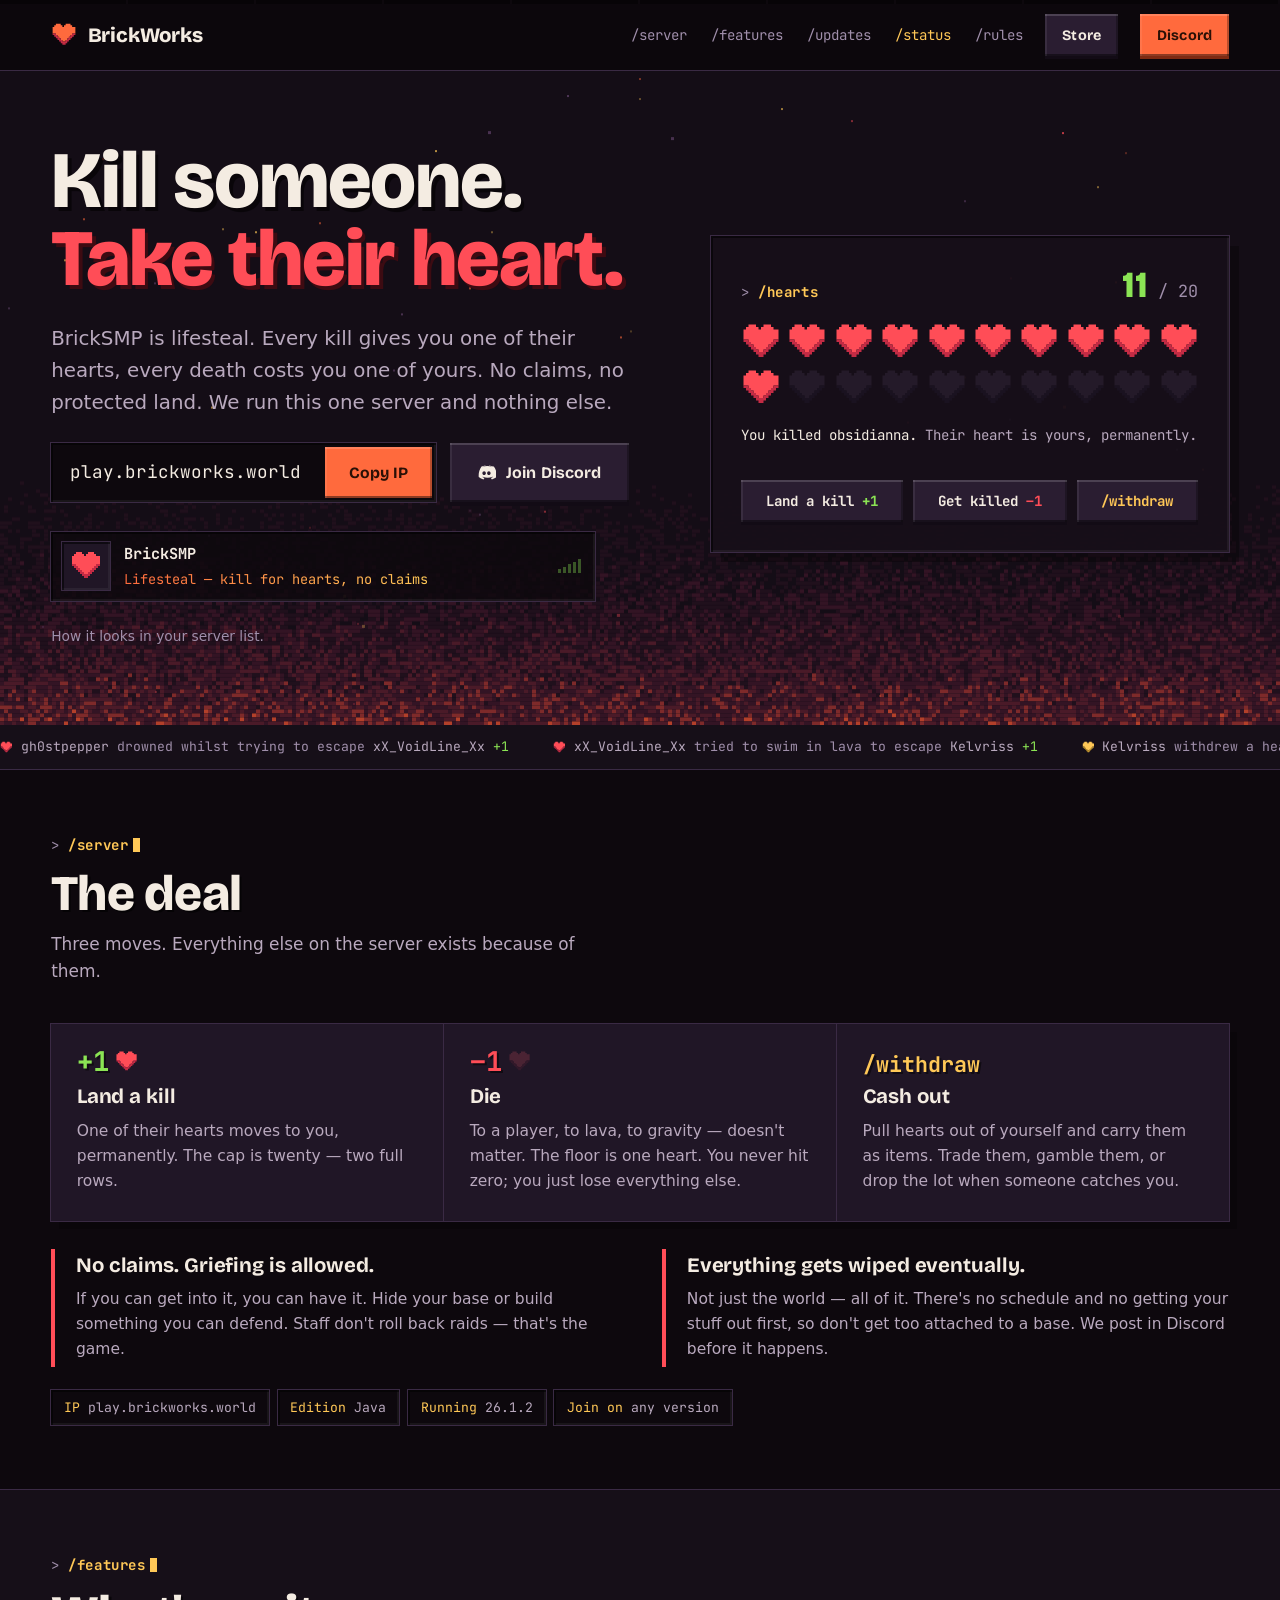
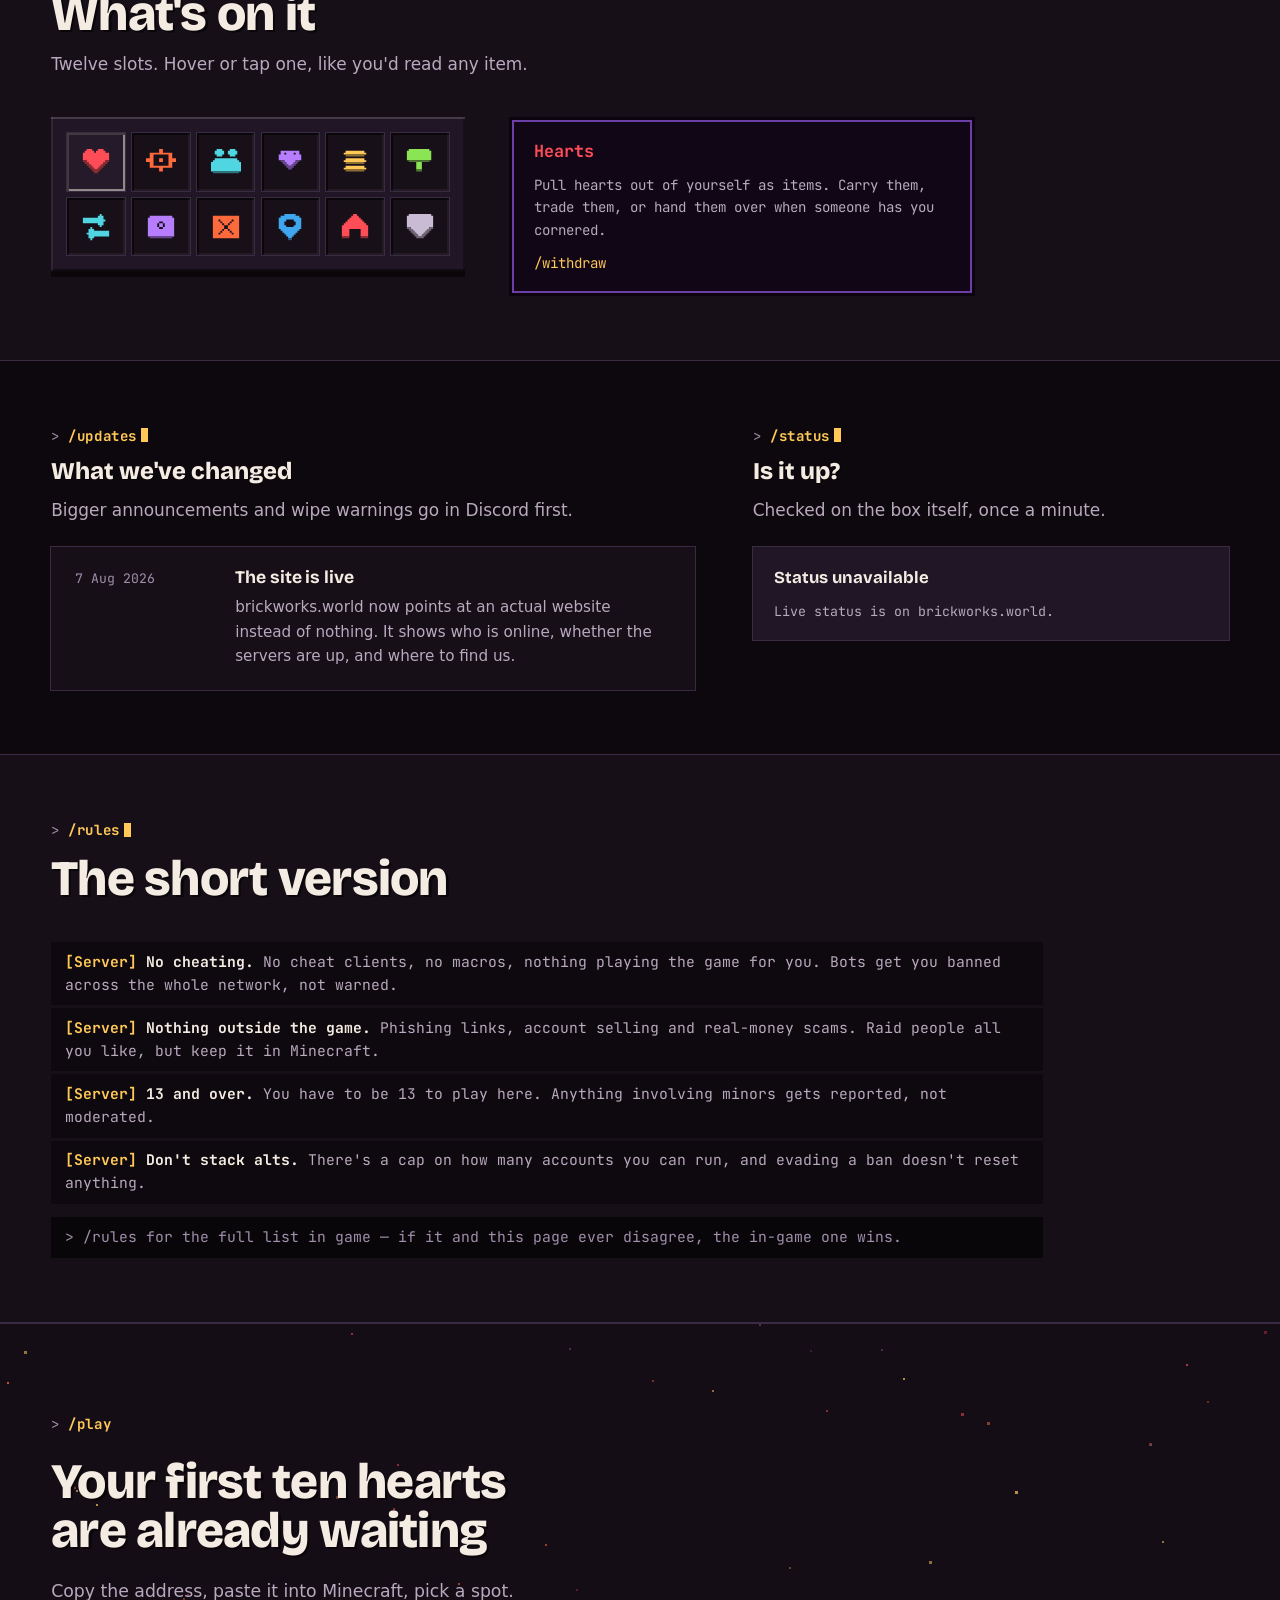
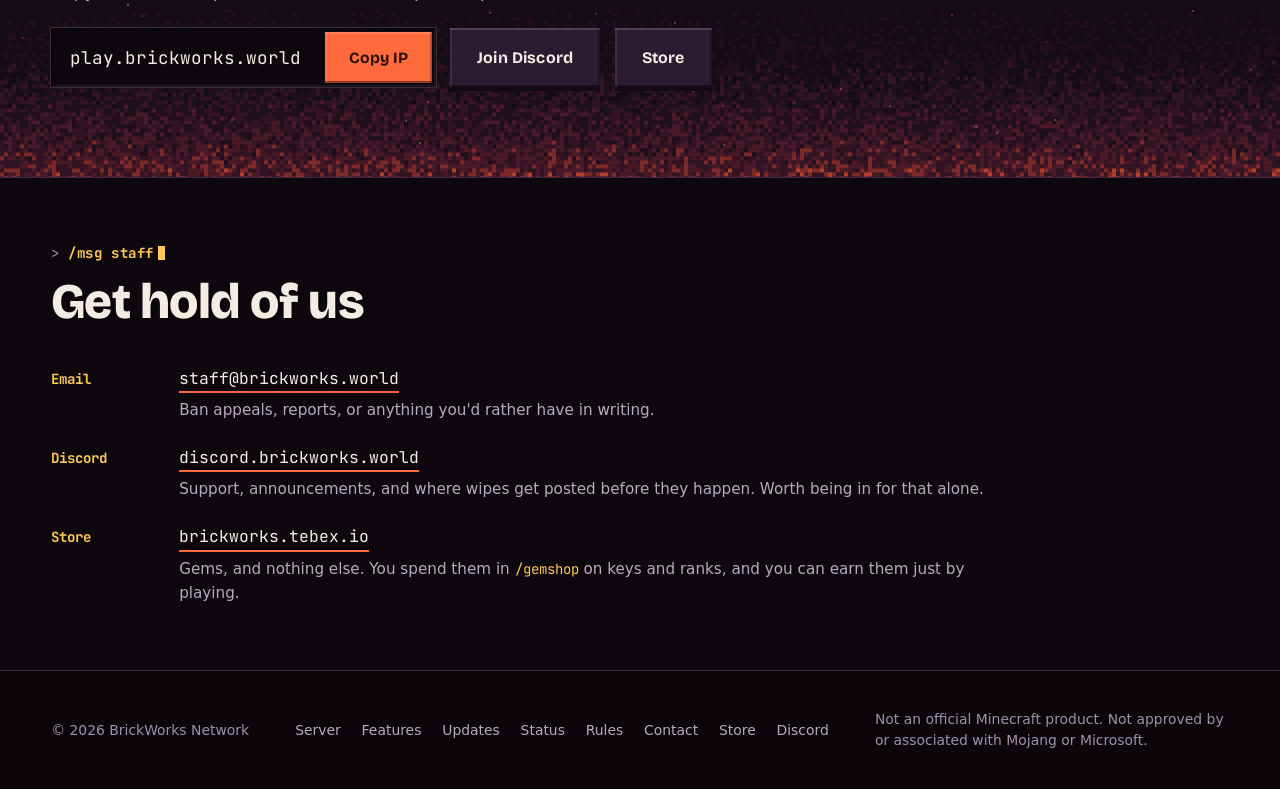
==== commit 519e7606: "Composition pass: bookend skies, a HUD strip, and a tighter middle The page now opens and closes on " ====
--- a/index.html
+++ b/index.html
@@ -52,7 +52,7 @@
 <main id="main">
 
 <div class="hero">
-  <canvas id="embers" aria-hidden="true"></canvas>
+  <canvas id="embers" class="sky" aria-hidden="true"></canvas>
   <div class="wrap hero-grid">
     <div class="hero-copy">
       <h1>Kill someone.<br><em>Take their heart.</em></h1>
@@ -250,30 +250,29 @@
   </div>
 </section>
 
-<section id="updates">
-  <div class="wrap">
-    <div class="head">
-      <p class="kicker">/updates</p>
-      <h2>What we've changed</h2>
-      <p class="sub">Bigger announcements and wipe warnings go in Discord first.</p>
-    </div>
-    <ul class="log" id="log">
-      <li class="entry"><time>&nbsp;</time><h3>Loading updates&hellip;</h3></li>
-    </ul>
-  </div>
-</section>
-
-<section id="status">
-  <div class="wrap">
-    <div class="head">
-      <p class="kicker">/status</p>
-      <h2>Is it up?</h2>
-      <p class="sub">Checked on the box itself, once a minute.</p>
-    </div>
-    <ul class="svcs" id="svcs">
-      <li class="svc"><span class="svc-name">Checking&hellip;</span></li>
-    </ul>
-    <p class="stamp" id="stamp"></p>
+<section class="duo-band">
+  <div class="wrap duo">
+    <div id="updates">
+      <div class="head">
+        <p class="kicker">/updates</p>
+        <h2 class="h-sm">What we've changed</h2>
+        <p class="sub sub-sm">Bigger announcements and wipe warnings go in Discord first.</p>
+      </div>
+      <ul class="log" id="log">
+        <li class="entry"><time>&nbsp;</time><h3>Loading updates&hellip;</h3></li>
+      </ul>
+    </div>
+    <div id="status">
+      <div class="head">
+        <p class="kicker">/status</p>
+        <h2 class="h-sm">Is it up?</h2>
+        <p class="sub sub-sm">Checked on the box itself, once a minute.</p>
+      </div>
+      <ul class="svcs" id="svcs">
+        <li class="svc"><span class="svc-name">Checking&hellip;</span></li>
+      </ul>
+      <p class="stamp" id="stamp"></p>
+    </div>
   </div>
 </section>
 
@@ -295,7 +294,7 @@
 </section>
 
 <section class="join" aria-labelledby="join-h">
-  <svg class="join-heart" viewBox="0 0 16 16" aria-hidden="true"><use href="#i-heart"/></svg>
+  <canvas id="embers2" class="sky" aria-hidden="true"></canvas>
   <div class="wrap">
     <p class="kicker">/play</p>
     <h2 id="join-h">Your first ten hearts<br>are already waiting</h2>
--- a/assets/site.css
+++ b/assets/site.css
@@ -208,9 +208,10 @@
 
 /* ── Hero ───────────────────────────────────────────────────────────── */
 /* Flat ground; the atmosphere is the canvas — pixel embers over a dithered
-   horizon, no gradient washes. */
+   horizon, no gradient washes. The join band shares the same sky, so the
+   page opens and closes on the same world. */
 .hero{position:relative;isolation:isolate;overflow:hidden;background:#140D16}
-#embers{position:absolute;inset:0;width:100%;height:100%;z-index:0;display:block}
+.sky{position:absolute;inset:0;width:100%;height:100%;z-index:0;display:block}
 .hero-grid{
   position:relative;z-index:2;
   display:grid;grid-template-columns:minmax(0,1.08fr) minmax(0,.92fr);
@@ -334,12 +335,13 @@
 .head{display:flex;flex-direction:column;gap:.8rem;margin-bottom:clamp(1.75rem,3vw,2.5rem);max-width:52ch}
 .head .sub{color:var(--ash);font-size:1.06rem}
 
-/* The deal ------------------------------------------------------------ */
-.econ{display:grid;grid-template-columns:repeat(auto-fit,minmax(15rem,1fr));gap:1rem;
+/* The deal: one segmented strip, like a HUD bar — not three cards ------ */
+.econ{display:flex;flex-wrap:wrap;gap:1px;background:var(--seam);
+  box-shadow:0 0 0 1px var(--seam),8px 8px 0 rgba(0,0,0,.25);
   list-style:none;margin:0;padding:0}
 .eco{
-  background:var(--slab);box-shadow:var(--bevel-slot);
-  padding:1.5rem 1.5rem 1.6rem;display:flex;flex-direction:column;gap:.6rem;
+  background:var(--slab);flex:1 1 16rem;
+  padding:1.5rem 1.6rem 1.7rem;display:flex;flex-direction:column;gap:.6rem;
 }
 .eco-sign{font-family:var(--mono);font-weight:700;font-size:1.7rem;line-height:1;
   display:inline-flex;align-items:center;gap:.4rem;
@@ -401,6 +403,15 @@
   .slot{width:auto;aspect-ratio:1;height:auto}
   .tip{min-height:0}
 }
+
+/* Updates + status share one band: neither carries enough content to own
+   a full section, and side by side they read as the ops column. -------- */
+.duo{display:grid;grid-template-columns:minmax(0,1.15fr) minmax(0,.85fr);
+  gap:clamp(2.25rem,4.5vw,4.5rem);align-items:start}
+.h-sm{font-size:1.5rem;letter-spacing:0}
+.sub-sm{font-size:.95rem}
+.duo .head{margin-bottom:1.4rem}
+@media (max-width:880px){.duo{grid-template-columns:1fr}}
 
 /* Updates -------------------------------------------------------------- */
 .log{list-style:none;margin:0;padding:0;display:flex;flex-direction:column;gap:1px;
@@ -443,18 +454,14 @@
 .chat .chat-in{width:100%;margin-top:.65rem;color:var(--faint);background:rgba(0,0,0,.6)}
 .chat .chat-in::before{content:"> "}
 
-/* Join band ------------------------------------------------------------- */
+/* Join band: the same sky the page opened on ---------------------------- */
 .join{
-  position:relative;overflow:hidden;background:var(--obsidian);
+  position:relative;isolation:isolate;overflow:hidden;background:#140D16;
   border-block:1px solid var(--seam);
-}
-.join-heart{
-  position:absolute;right:-3.5rem;bottom:-4.5rem;
-  width:clamp(15rem,28vw,25rem);height:auto;transform:rotate(-8deg);
-  --i-a:#2A141F;--i-b:#1F0F19;
-}
-.join .wrap{position:relative;display:flex;flex-direction:column;align-items:flex-start;gap:1.4rem}
-.join .sub{color:var(--ash);max-width:44ch;font-size:1.08rem}
+  padding-block:clamp(4rem,7vw,6.5rem);
+}
+.join .wrap{position:relative;z-index:1;display:flex;flex-direction:column;align-items:flex-start;gap:1.4rem}
+.join .sub{color:var(--ash);max-width:46ch;font-size:1.08rem}
 
 /* Contact --------------------------------------------------------------- */
 .reach{display:flex;flex-direction:column;gap:1.35rem;max-width:60rem}
